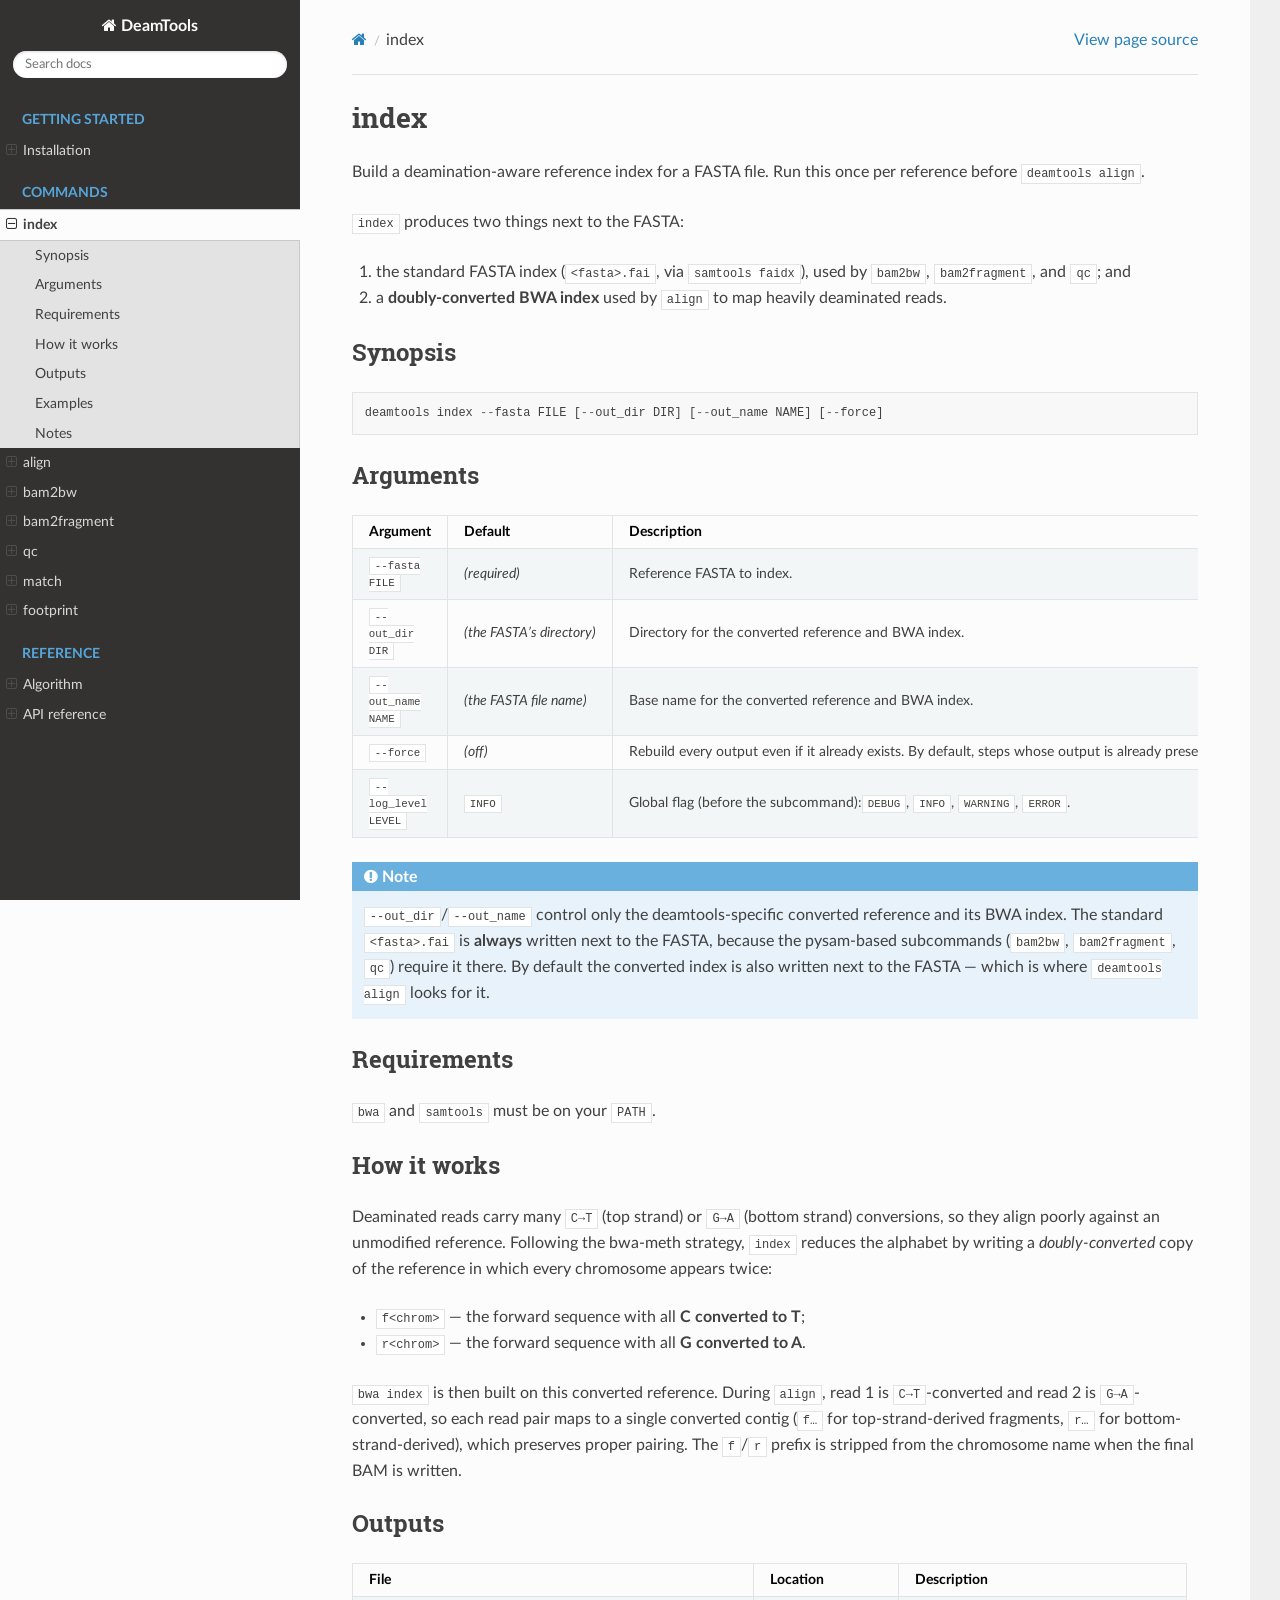
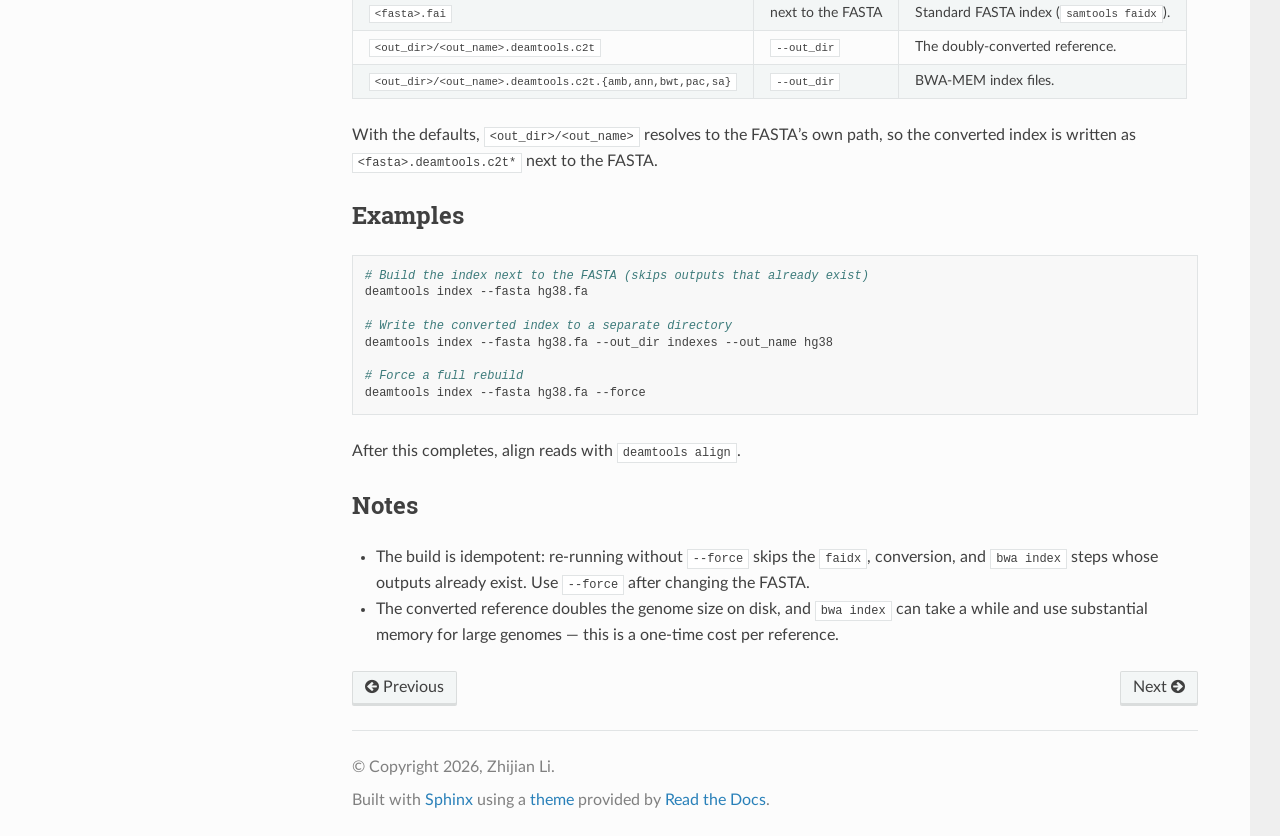
==== usage/index.html @ 5dd90e09 "deploy: 4ec91da777703adcd68de361d9c058e3d873ac06" ====
<!DOCTYPE html>
<html class="writer-html5" lang="en" data-content_root="../">
<head>
  <meta charset="utf-8" /><meta name="viewport" content="width=device-width, initial-scale=1" />

  <meta name="viewport" content="width=device-width, initial-scale=1.0" />
  <title>index &mdash; DeamTools</title>
      <link rel="stylesheet" type="text/css" href="../_static/pygments.css?v=b86133f3" />
      <link rel="stylesheet" type="text/css" href="../_static/css/theme.css?v=9edc463e" />
      <link rel="stylesheet" type="text/css" href="../_static/custom.css?v=a7ae4c86" />

  
      <script src="../_static/jquery.js?v=5d32c60e"></script>
      <script src="../_static/_sphinx_javascript_frameworks_compat.js?v=2cd50e6c"></script>
      <script src="../_static/documentation_options.js?v=01f34227"></script>
      <script src="../_static/doctools.js?v=fd6eb6e6"></script>
      <script src="../_static/sphinx_highlight.js?v=6ffebe34"></script>
    <script src="../_static/js/theme.js"></script>
    <link rel="index" title="Index" href="../genindex.html" />
    <link rel="search" title="Search" href="../search.html" />
    <link rel="next" title="align" href="align.html" />
    <link rel="prev" title="Installation" href="../installation.html" /> 
</head>

<body class="wy-body-for-nav"> 
  <div class="wy-grid-for-nav">
    <nav data-toggle="wy-nav-shift" class="wy-nav-side">
      <div class="wy-side-scroll">
        <div class="wy-side-nav-search" >

          
          
          <a href="../index.html" class="icon icon-home">
            DeamTools
          </a>
<div role="search">
  <form id="rtd-search-form" class="wy-form" action="../search.html" method="get">
    <input type="text" name="q" placeholder="Search docs" aria-label="Search docs" />
    <input type="hidden" name="check_keywords" value="yes" />
    <input type="hidden" name="area" value="default" />
  </form>
</div>
        </div><div class="wy-menu wy-menu-vertical" data-spy="affix" role="navigation" aria-label="Navigation menu">
              <p class="caption" role="heading"><span class="caption-text">Getting started</span></p>
<ul>
<li class="toctree-l1"><a class="reference internal" href="../installation.html">Installation</a><ul>
<li class="toctree-l2"><a class="reference internal" href="../installation.html#requirements">Requirements</a></li>
<li class="toctree-l2"><a class="reference internal" href="../installation.html#install-deamtools">Install DeamTools</a></li>
<li class="toctree-l2"><a class="reference internal" href="../installation.html#python-dependencies">Python dependencies</a></li>
<li class="toctree-l2"><a class="reference internal" href="../installation.html#verify-installation">Verify installation</a></li>
<li class="toctree-l2"><a class="reference internal" href="../installation.html#running-tests">Running tests</a></li>
</ul>
</li>
</ul>
<p class="caption" role="heading"><span class="caption-text">Commands</span></p>
<ul class="current">
<li class="toctree-l1 current"><a class="current reference internal" href="#">index</a><ul>
<li class="toctree-l2"><a class="reference internal" href="#synopsis">Synopsis</a></li>
<li class="toctree-l2"><a class="reference internal" href="#arguments">Arguments</a></li>
<li class="toctree-l2"><a class="reference internal" href="#requirements">Requirements</a></li>
<li class="toctree-l2"><a class="reference internal" href="#how-it-works">How it works</a></li>
<li class="toctree-l2"><a class="reference internal" href="#outputs">Outputs</a></li>
<li class="toctree-l2"><a class="reference internal" href="#examples">Examples</a></li>
<li class="toctree-l2"><a class="reference internal" href="#notes">Notes</a></li>
</ul>
</li>
<li class="toctree-l1"><a class="reference internal" href="align.html">align</a><ul>
<li class="toctree-l2"><a class="reference internal" href="align.html#synopsis">Synopsis</a></li>
<li class="toctree-l2"><a class="reference internal" href="align.html#required-inputs">Required inputs</a></li>
<li class="toctree-l2"><a class="reference internal" href="align.html#optional-arguments">Optional arguments</a></li>
<li class="toctree-l2"><a class="reference internal" href="align.html#requirements">Requirements</a></li>
<li class="toctree-l2"><a class="reference internal" href="align.html#how-it-works">How it works</a></li>
<li class="toctree-l2"><a class="reference internal" href="align.html#examples">Examples</a></li>
<li class="toctree-l2"><a class="reference internal" href="align.html#notes">Notes</a></li>
</ul>
</li>
<li class="toctree-l1"><a class="reference internal" href="bam2bw.html">bam2bw</a><ul>
<li class="toctree-l2"><a class="reference internal" href="bam2bw.html#synopsis">Synopsis</a></li>
<li class="toctree-l2"><a class="reference internal" href="bam2bw.html#required-inputs">Required inputs</a></li>
<li class="toctree-l2"><a class="reference internal" href="bam2bw.html#optional-arguments">Optional arguments</a></li>
<li class="toctree-l2"><a class="reference internal" href="bam2bw.html#input-file-preparation">Input file preparation</a></li>
<li class="toctree-l2"><a class="reference internal" href="bam2bw.html#examples">Examples</a></li>
<li class="toctree-l2"><a class="reference internal" href="bam2bw.html#output">Output</a></li>
<li class="toctree-l2"><a class="reference internal" href="bam2bw.html#choosing-parameters">Choosing parameters</a></li>
</ul>
</li>
<li class="toctree-l1"><a class="reference internal" href="bam2fragment.html">bam2fragment</a><ul>
<li class="toctree-l2"><a class="reference internal" href="bam2fragment.html#synopsis">Synopsis</a></li>
<li class="toctree-l2"><a class="reference internal" href="bam2fragment.html#required-inputs">Required inputs</a></li>
<li class="toctree-l2"><a class="reference internal" href="bam2fragment.html#optional-arguments">Optional arguments</a></li>
<li class="toctree-l2"><a class="reference internal" href="bam2fragment.html#output-format">Output format</a></li>
<li class="toctree-l2"><a class="reference internal" href="bam2fragment.html#examples">Examples</a></li>
<li class="toctree-l2"><a class="reference internal" href="bam2fragment.html#notes">Notes</a></li>
</ul>
</li>
<li class="toctree-l1"><a class="reference internal" href="qc.html">qc</a><ul>
<li class="toctree-l2"><a class="reference internal" href="qc.html#synopsis">Synopsis</a></li>
<li class="toctree-l2"><a class="reference internal" href="qc.html#required-inputs">Required inputs</a></li>
<li class="toctree-l2"><a class="reference internal" href="qc.html#optional-arguments">Optional arguments</a></li>
<li class="toctree-l2"><a class="reference internal" href="qc.html#input-file-preparation">Input file preparation</a></li>
<li class="toctree-l2"><a class="reference internal" href="qc.html#examples">Examples</a></li>
<li class="toctree-l2"><a class="reference internal" href="qc.html#metrics">Metrics</a></li>
<li class="toctree-l2"><a class="reference internal" href="qc.html#output">Output</a></li>
<li class="toctree-l2"><a class="reference internal" href="qc.html#choosing-parameters">Choosing parameters</a></li>
</ul>
</li>
<li class="toctree-l1"><a class="reference internal" href="match.html">match</a><ul>
<li class="toctree-l2"><a class="reference internal" href="match.html#synopsis">Synopsis</a></li>
<li class="toctree-l2"><a class="reference internal" href="match.html#required-inputs">Required inputs</a></li>
<li class="toctree-l2"><a class="reference internal" href="match.html#optional-arguments">Optional arguments</a></li>
<li class="toctree-l2"><a class="reference internal" href="match.html#requirements">Requirements</a></li>
<li class="toctree-l2"><a class="reference internal" href="match.html#how-it-works">How it works</a></li>
<li class="toctree-l2"><a class="reference internal" href="match.html#output">Output</a></li>
<li class="toctree-l2"><a class="reference internal" href="match.html#examples">Examples</a></li>
<li class="toctree-l2"><a class="reference internal" href="match.html#notes">Notes</a></li>
</ul>
</li>
<li class="toctree-l1"><a class="reference internal" href="footprint.html">footprint</a><ul>
<li class="toctree-l2"><a class="reference internal" href="footprint.html#synopsis">Synopsis</a></li>
<li class="toctree-l2"><a class="reference internal" href="footprint.html#required-inputs">Required inputs</a></li>
<li class="toctree-l2"><a class="reference internal" href="footprint.html#optional-arguments">Optional arguments</a></li>
<li class="toctree-l2"><a class="reference internal" href="footprint.html#how-it-works">How it works</a></li>
<li class="toctree-l2"><a class="reference internal" href="footprint.html#output">Output</a></li>
<li class="toctree-l2"><a class="reference internal" href="footprint.html#examples">Examples</a></li>
<li class="toctree-l2"><a class="reference internal" href="footprint.html#notes">Notes</a></li>
</ul>
</li>
</ul>
<p class="caption" role="heading"><span class="caption-text">Reference</span></p>
<ul>
<li class="toctree-l1"><a class="reference internal" href="../algorithm.html">Algorithm</a><ul>
<li class="toctree-l2"><a class="reference internal" href="../algorithm.html#biological-basis">Biological basis</a></li>
<li class="toctree-l2"><a class="reference internal" href="../algorithm.html#strand-convention">Strand convention</a></li>
<li class="toctree-l2"><a class="reference internal" href="../algorithm.html#deamination-aware-alignment-index-align">Deamination-aware alignment (<code class="docutils literal notranslate"><span class="pre">index</span></code> + <code class="docutils literal notranslate"><span class="pre">align</span></code>)</a></li>
<li class="toctree-l2"><a class="reference internal" href="../algorithm.html#edit-detection-conventions">Edit detection conventions</a></li>
<li class="toctree-l2"><a class="reference internal" href="../algorithm.html#signal-generation-bam2bw">Signal generation (<code class="docutils literal notranslate"><span class="pre">bam2bw</span></code>)</a></li>
<li class="toctree-l2"><a class="reference internal" href="../algorithm.html#enzyme-sequence-bias">Enzyme sequence bias</a></li>
<li class="toctree-l2"><a class="reference internal" href="../algorithm.html#parallelism-and-output">Parallelism and output</a></li>
<li class="toctree-l2"><a class="reference internal" href="../algorithm.html#complexity">Complexity</a></li>
</ul>
</li>
<li class="toctree-l1"><a class="reference internal" href="../api.html">API reference</a><ul>
<li class="toctree-l2"><a class="reference internal" href="../api.html#deamtools-align-index"><code class="docutils literal notranslate"><span class="pre">deamtools.align.index</span></code></a></li>
<li class="toctree-l2"><a class="reference internal" href="../api.html#deamtools-align-align"><code class="docutils literal notranslate"><span class="pre">deamtools.align.align</span></code></a></li>
<li class="toctree-l2"><a class="reference internal" href="../api.html#deamtools-preprocessing-bam2bw"><code class="docutils literal notranslate"><span class="pre">deamtools.preprocessing.bam2bw</span></code></a></li>
<li class="toctree-l2"><a class="reference internal" href="../api.html#deamtools-preprocessing-bam2fragment"><code class="docutils literal notranslate"><span class="pre">deamtools.preprocessing.bam2fragment</span></code></a></li>
<li class="toctree-l2"><a class="reference internal" href="../api.html#deamtools-qc"><code class="docutils literal notranslate"><span class="pre">deamtools.qc</span></code></a></li>
<li class="toctree-l2"><a class="reference internal" href="../api.html#deamtools-motif-match"><code class="docutils literal notranslate"><span class="pre">deamtools.motif.match</span></code></a></li>
<li class="toctree-l2"><a class="reference internal" href="../api.html#deamtools-footprint"><code class="docutils literal notranslate"><span class="pre">deamtools.footprint</span></code></a></li>
<li class="toctree-l2"><a class="reference internal" href="../api.html#deamtools-utils"><code class="docutils literal notranslate"><span class="pre">deamtools.utils</span></code></a></li>
</ul>
</li>
</ul>

        </div>
      </div>
    </nav>

    <section data-toggle="wy-nav-shift" class="wy-nav-content-wrap"><nav class="wy-nav-top" aria-label="Mobile navigation menu" >
          <i data-toggle="wy-nav-top" class="fa fa-bars"></i>
          <a href="../index.html">DeamTools</a>
      </nav>

      <div class="wy-nav-content">
        <div class="rst-content">
          <div role="navigation" aria-label="Page navigation">
  <ul class="wy-breadcrumbs">
      <li><a href="../index.html" class="icon icon-home" aria-label="Home"></a></li>
      <li class="breadcrumb-item active">index</li>
      <li class="wy-breadcrumbs-aside">
            <a href="../_sources/usage/index.md.txt" rel="nofollow"> View page source</a>
      </li>
  </ul>
  <hr/>
</div>
          <div role="main" class="document" itemscope="itemscope" itemtype="http://schema.org/Article">
           <div itemprop="articleBody">
             
  <section id="index">
<h1>index<a class="headerlink" href="#index" title="Link to this heading"></a></h1>
<p>Build a deamination-aware reference index for a FASTA file. Run this once per reference before <code class="docutils literal notranslate"><span class="pre">deamtools</span> <span class="pre">align</span></code>.</p>
<p><code class="docutils literal notranslate"><span class="pre">index</span></code> produces two things next to the FASTA:</p>
<ol class="arabic simple">
<li><p>the standard FASTA index (<code class="docutils literal notranslate"><span class="pre">&lt;fasta&gt;.fai</span></code>, via <code class="docutils literal notranslate"><span class="pre">samtools</span> <span class="pre">faidx</span></code>), used by <code class="docutils literal notranslate"><span class="pre">bam2bw</span></code>, <code class="docutils literal notranslate"><span class="pre">bam2fragment</span></code>, and <code class="docutils literal notranslate"><span class="pre">qc</span></code>; and</p></li>
<li><p>a <strong>doubly-converted BWA index</strong> used by <code class="docutils literal notranslate"><span class="pre">align</span></code> to map heavily deaminated reads.</p></li>
</ol>
<section id="synopsis">
<h2>Synopsis<a class="headerlink" href="#synopsis" title="Link to this heading"></a></h2>
<div class="highlight-default notranslate"><div class="highlight"><pre><span></span><span class="n">deamtools</span> <span class="n">index</span> <span class="o">--</span><span class="n">fasta</span> <span class="n">FILE</span> <span class="p">[</span><span class="o">--</span><span class="n">out_dir</span> <span class="n">DIR</span><span class="p">]</span> <span class="p">[</span><span class="o">--</span><span class="n">out_name</span> <span class="n">NAME</span><span class="p">]</span> <span class="p">[</span><span class="o">--</span><span class="n">force</span><span class="p">]</span>
</pre></div>
</div>
</section>
<section id="arguments">
<h2>Arguments<a class="headerlink" href="#arguments" title="Link to this heading"></a></h2>
<table class="docutils align-default">
<thead>
<tr class="row-odd"><th class="head"><p>Argument</p></th>
<th class="head"><p>Default</p></th>
<th class="head"><p>Description</p></th>
</tr>
</thead>
<tbody>
<tr class="row-even"><td><p><code class="docutils literal notranslate"><span class="pre">--fasta</span> <span class="pre">FILE</span></code></p></td>
<td><p><em>(required)</em></p></td>
<td><p>Reference FASTA to index.</p></td>
</tr>
<tr class="row-odd"><td><p><code class="docutils literal notranslate"><span class="pre">--out_dir</span> <span class="pre">DIR</span></code></p></td>
<td><p><em>(the FASTA’s directory)</em></p></td>
<td><p>Directory for the converted reference and BWA index.</p></td>
</tr>
<tr class="row-even"><td><p><code class="docutils literal notranslate"><span class="pre">--out_name</span> <span class="pre">NAME</span></code></p></td>
<td><p><em>(the FASTA file name)</em></p></td>
<td><p>Base name for the converted reference and BWA index.</p></td>
</tr>
<tr class="row-odd"><td><p><code class="docutils literal notranslate"><span class="pre">--force</span></code></p></td>
<td><p><em>(off)</em></p></td>
<td><p>Rebuild every output even if it already exists. By default, steps whose output is already present are skipped.</p></td>
</tr>
<tr class="row-even"><td><p><code class="docutils literal notranslate"><span class="pre">--log_level</span> <span class="pre">LEVEL</span></code></p></td>
<td><p><code class="docutils literal notranslate"><span class="pre">INFO</span></code></p></td>
<td><p>Global flag (before the subcommand):<code class="docutils literal notranslate"><span class="pre">DEBUG</span></code>, <code class="docutils literal notranslate"><span class="pre">INFO</span></code>, <code class="docutils literal notranslate"><span class="pre">WARNING</span></code>, <code class="docutils literal notranslate"><span class="pre">ERROR</span></code>.</p></td>
</tr>
</tbody>
</table>
<div class="admonition note">
<p class="admonition-title">Note</p>
<p><code class="docutils literal notranslate"><span class="pre">--out_dir</span></code>/<code class="docutils literal notranslate"><span class="pre">--out_name</span></code> control only the deamtools-specific converted reference and its BWA index. The standard <code class="docutils literal notranslate"><span class="pre">&lt;fasta&gt;.fai</span></code> is <strong>always</strong> written next to the FASTA, because the pysam-based subcommands (<code class="docutils literal notranslate"><span class="pre">bam2bw</span></code>, <code class="docutils literal notranslate"><span class="pre">bam2fragment</span></code>, <code class="docutils literal notranslate"><span class="pre">qc</span></code>) require it there. By default the converted index is also written next to the FASTA — which is where <code class="docutils literal notranslate"><span class="pre">deamtools</span> <span class="pre">align</span></code> looks for it.</p>
</div>
</section>
<section id="requirements">
<h2>Requirements<a class="headerlink" href="#requirements" title="Link to this heading"></a></h2>
<p><code class="docutils literal notranslate"><span class="pre">bwa</span></code> and <code class="docutils literal notranslate"><span class="pre">samtools</span></code> must be on your <code class="docutils literal notranslate"><span class="pre">PATH</span></code>.</p>
</section>
<section id="how-it-works">
<h2>How it works<a class="headerlink" href="#how-it-works" title="Link to this heading"></a></h2>
<p>Deaminated reads carry many <code class="docutils literal notranslate"><span class="pre">C→T</span></code> (top strand) or <code class="docutils literal notranslate"><span class="pre">G→A</span></code> (bottom strand) conversions, so they align poorly against an unmodified reference. Following the bwa-meth strategy, <code class="docutils literal notranslate"><span class="pre">index</span></code> reduces the alphabet by writing a <em>doubly-converted</em> copy of the reference in which every chromosome appears twice:</p>
<ul class="simple">
<li><p><code class="docutils literal notranslate"><span class="pre">f&lt;chrom&gt;</span></code> — the forward sequence with all <strong>C converted to T</strong>;</p></li>
<li><p><code class="docutils literal notranslate"><span class="pre">r&lt;chrom&gt;</span></code> — the forward sequence with all <strong>G converted to A</strong>.</p></li>
</ul>
<p><code class="docutils literal notranslate"><span class="pre">bwa</span> <span class="pre">index</span></code> is then built on this converted reference. During <code class="docutils literal notranslate"><span class="pre">align</span></code>, read 1 is <code class="docutils literal notranslate"><span class="pre">C→T</span></code>-converted and read 2 is <code class="docutils literal notranslate"><span class="pre">G→A</span></code>-converted, so each read pair maps to a single converted contig (<code class="docutils literal notranslate"><span class="pre">f…</span></code> for top-strand-derived fragments, <code class="docutils literal notranslate"><span class="pre">r…</span></code> for bottom-strand-derived), which preserves proper pairing. The <code class="docutils literal notranslate"><span class="pre">f</span></code>/<code class="docutils literal notranslate"><span class="pre">r</span></code> prefix is stripped from the chromosome name when the final BAM is written.</p>
</section>
<section id="outputs">
<h2>Outputs<a class="headerlink" href="#outputs" title="Link to this heading"></a></h2>
<table class="docutils align-default">
<thead>
<tr class="row-odd"><th class="head"><p>File</p></th>
<th class="head"><p>Location</p></th>
<th class="head"><p>Description</p></th>
</tr>
</thead>
<tbody>
<tr class="row-even"><td><p><code class="docutils literal notranslate"><span class="pre">&lt;fasta&gt;.fai</span></code></p></td>
<td><p>next to the FASTA</p></td>
<td><p>Standard FASTA index (<code class="docutils literal notranslate"><span class="pre">samtools</span> <span class="pre">faidx</span></code>).</p></td>
</tr>
<tr class="row-odd"><td><p><code class="docutils literal notranslate"><span class="pre">&lt;out_dir&gt;/&lt;out_name&gt;.deamtools.c2t</span></code></p></td>
<td><p><code class="docutils literal notranslate"><span class="pre">--out_dir</span></code></p></td>
<td><p>The doubly-converted reference.</p></td>
</tr>
<tr class="row-even"><td><p><code class="docutils literal notranslate"><span class="pre">&lt;out_dir&gt;/&lt;out_name&gt;.deamtools.c2t.{amb,ann,bwt,pac,sa}</span></code></p></td>
<td><p><code class="docutils literal notranslate"><span class="pre">--out_dir</span></code></p></td>
<td><p>BWA-MEM index files.</p></td>
</tr>
</tbody>
</table>
<p>With the defaults, <code class="docutils literal notranslate"><span class="pre">&lt;out_dir&gt;/&lt;out_name&gt;</span></code> resolves to the FASTA’s own path, so the converted index is written as <code class="docutils literal notranslate"><span class="pre">&lt;fasta&gt;.deamtools.c2t*</span></code> next to the FASTA.</p>
</section>
<section id="examples">
<h2>Examples<a class="headerlink" href="#examples" title="Link to this heading"></a></h2>
<div class="highlight-bash notranslate"><div class="highlight"><pre><span></span><span class="c1"># Build the index next to the FASTA (skips outputs that already exist)</span>
deamtools<span class="w"> </span>index<span class="w"> </span>--fasta<span class="w"> </span>hg38.fa

<span class="c1"># Write the converted index to a separate directory</span>
deamtools<span class="w"> </span>index<span class="w"> </span>--fasta<span class="w"> </span>hg38.fa<span class="w"> </span>--out_dir<span class="w"> </span>indexes<span class="w"> </span>--out_name<span class="w"> </span>hg38

<span class="c1"># Force a full rebuild</span>
deamtools<span class="w"> </span>index<span class="w"> </span>--fasta<span class="w"> </span>hg38.fa<span class="w"> </span>--force
</pre></div>
</div>
<p>After this completes, align reads with <a class="reference internal" href="align.html"><span class="std std-doc"><code class="docutils literal notranslate"><span class="pre">deamtools</span> <span class="pre">align</span></code></span></a>.</p>
</section>
<section id="notes">
<h2>Notes<a class="headerlink" href="#notes" title="Link to this heading"></a></h2>
<ul class="simple">
<li><p>The build is idempotent: re-running without <code class="docutils literal notranslate"><span class="pre">--force</span></code> skips the <code class="docutils literal notranslate"><span class="pre">faidx</span></code>, conversion, and <code class="docutils literal notranslate"><span class="pre">bwa</span> <span class="pre">index</span></code> steps whose outputs already exist. Use <code class="docutils literal notranslate"><span class="pre">--force</span></code> after changing the FASTA.</p></li>
<li><p>The converted reference doubles the genome size on disk, and <code class="docutils literal notranslate"><span class="pre">bwa</span> <span class="pre">index</span></code> can take a while and use substantial memory for large genomes — this is a one-time cost per reference.</p></li>
</ul>
</section>
</section>


           </div>
          </div>
          <footer><div class="rst-footer-buttons" role="navigation" aria-label="Footer">
        <a href="../installation.html" class="btn btn-neutral float-left" title="Installation" accesskey="p" rel="prev"><span class="fa fa-arrow-circle-left" aria-hidden="true"></span> Previous</a>
        <a href="align.html" class="btn btn-neutral float-right" title="align" accesskey="n" rel="next">Next <span class="fa fa-arrow-circle-right" aria-hidden="true"></span></a>
    </div>

  <hr/>

  <div role="contentinfo">
    <p>&#169; Copyright 2026, Zhijian Li.</p>
  </div>

  Built with <a href="https://www.sphinx-doc.org/">Sphinx</a> using a
    <a href="https://github.com/readthedocs/sphinx_rtd_theme">theme</a>
    provided by <a href="https://readthedocs.org">Read the Docs</a>.
   

</footer>
        </div>
      </div>
    </section>
  </div>
  <script>
      jQuery(function () {
          SphinxRtdTheme.Navigation.enable(true);
      });
  </script> 

</body>
</html>
---- _static/pygments.css ----
pre { line-height: 125%; }
td.linenos .normal { color: inherit; background-color: transparent; padding-left: 5px; padding-right: 5px; }
span.linenos { color: inherit; background-color: transparent; padding-left: 5px; padding-right: 5px; }
td.linenos .special { color: #000000; background-color: #ffffc0; padding-left: 5px; padding-right: 5px; }
span.linenos.special { color: #000000; background-color: #ffffc0; padding-left: 5px; padding-right: 5px; }
.highlight .hll { background-color: #ffffcc }
.highlight { background: #f8f8f8; }
.highlight .c { color: #3D7B7B; font-style: italic } /* Comment */
.highlight .err { border: 1px solid #F00 } /* Error */
.highlight .k { color: #008000; font-weight: bold } /* Keyword */
.highlight .o { color: #666 } /* Operator */
.highlight .ch { color: #3D7B7B; font-style: italic } /* Comment.Hashbang */
.highlight .cm { color: #3D7B7B; font-style: italic } /* Comment.Multiline */
.highlight .cp { color: #9C6500 } /* Comment.Preproc */
.highlight .cpf { color: #3D7B7B; font-style: italic } /* Comment.PreprocFile */
.highlight .c1 { color: #3D7B7B; font-style: italic } /* Comment.Single */
.highlight .cs { color: #3D7B7B; font-style: italic } /* Comment.Special */
.highlight .gd { color: #A00000 } /* Generic.Deleted */
.highlight .ge { font-style: italic } /* Generic.Emph */
.highlight .ges { font-weight: bold; font-style: italic } /* Generic.EmphStrong */
.highlight .gr { color: #E40000 } /* Generic.Error */
.highlight .gh { color: #000080; font-weight: bold } /* Generic.Heading */
.highlight .gi { color: #008400 } /* Generic.Inserted */
.highlight .go { color: #717171 } /* Generic.Output */
.highlight .gp { color: #000080; font-weight: bold } /* Generic.Prompt */
.highlight .gs { font-weight: bold } /* Generic.Strong */
.highlight .gu { color: #800080; font-weight: bold } /* Generic.Subheading */
.highlight .gt { color: #04D } /* Generic.Traceback */
.highlight .kc { color: #008000; font-weight: bold } /* Keyword.Constant */
.highlight .kd { color: #008000; font-weight: bold } /* Keyword.Declaration */
.highlight .kn { color: #008000; font-weight: bold } /* Keyword.Namespace */
.highlight .kp { color: #008000 } /* Keyword.Pseudo */
.highlight .kr { color: #008000; font-weight: bold } /* Keyword.Reserved */
.highlight .kt { color: #B00040 } /* Keyword.Type */
.highlight .m { color: #666 } /* Literal.Number */
.highlight .s { color: #BA2121 } /* Literal.String */
.highlight .na { color: #687822 } /* Name.Attribute */
.highlight .nb { color: #008000 } /* Name.Builtin */
.highlight .nc { color: #00F; font-weight: bold } /* Name.Class */
.highlight .no { color: #800 } /* Name.Constant */
.highlight .nd { color: #A2F } /* Name.Decorator */
.highlight .ni { color: #717171; font-weight: bold } /* Name.Entity */
.highlight .ne { color: #CB3F38; font-weight: bold } /* Name.Exception */
.highlight .nf { color: #00F } /* Name.Function */
.highlight .nl { color: #767600 } /* Name.Label */
.highlight .nn { color: #00F; font-weight: bold } /* Name.Namespace */
.highlight .nt { color: #008000; font-weight: bold } /* Name.Tag */
.highlight .nv { color: #19177C } /* Name.Variable */
.highlight .ow { color: #A2F; font-weight: bold } /* Operator.Word */
.highlight .w { color: #BBB } /* Text.Whitespace */
.highlight .mb { color: #666 } /* Literal.Number.Bin */
.highlight .mf { color: #666 } /* Literal.Number.Float */
.highlight .mh { color: #666 } /* Literal.Number.Hex */
.highlight .mi { color: #666 } /* Literal.Number.Integer */
.highlight .mo { color: #666 } /* Literal.Number.Oct */
.highlight .sa { color: #BA2121 } /* Literal.String.Affix */
.highlight .sb { color: #BA2121 } /* Literal.String.Backtick */
.highlight .sc { color: #BA2121 } /* Literal.String.Char */
.highlight .dl { color: #BA2121 } /* Literal.String.Delimiter */
.highlight .sd { color: #BA2121; font-style: italic } /* Literal.String.Doc */
.highlight .s2 { color: #BA2121 } /* Literal.String.Double */
.highlight .se { color: #AA5D1F; font-weight: bold } /* Literal.String.Escape */
.highlight .sh { color: #BA2121 } /* Literal.String.Heredoc */
.highlight .si { color: #A45A77; font-weight: bold } /* Literal.String.Interpol */
.highlight .sx { color: #008000 } /* Literal.String.Other */
.highlight .sr { color: #A45A77 } /* Literal.String.Regex */
.highlight .s1 { color: #BA2121 } /* Literal.String.Single */
.highlight .ss { color: #19177C } /* Literal.String.Symbol */
.highlight .bp { color: #008000 } /* Name.Builtin.Pseudo */
.highlight .fm { color: #00F } /* Name.Function.Magic */
.highlight .vc { color: #19177C } /* Name.Variable.Class */
.highlight .vg { color: #19177C } /* Name.Variable.Global */
.highlight .vi { color: #19177C } /* Name.Variable.Instance */
.highlight .vm { color: #19177C } /* Name.Variable.Magic */
.highlight .il { color: #666 } /* Literal.Number.Integer.Long */
---- _static/css/theme.css ----
html{box-sizing:border-box}*,:after,:before{box-sizing:inherit}article,aside,details,figcaption,figure,footer,header,hgroup,nav,section{display:block}audio,canvas,video{display:inline-block;*display:inline;*zoom:1}[hidden],audio:not([controls]){display:none}*{-webkit-box-sizing:border-box;-moz-box-sizing:border-box;box-sizing:border-box}html{font-size:100%;-webkit-text-size-adjust:100%;-ms-text-size-adjust:100%}body{margin:0}a:active,a:hover{outline:0}abbr[title]{border-bottom:1px dotted}b,strong{font-weight:700}blockquote{margin:0}dfn{font-style:italic}ins{background:#ff9;text-decoration:none}ins,mark{color:#000}mark{background:#ff0;font-style:italic;font-weight:700}.rst-content code,.rst-content tt,code,kbd,pre,samp{font-family:monospace,serif;_font-family:courier new,monospace;font-size:1em}pre{white-space:pre}q{quotes:none}q:after,q:before{content:"";content:none}small{font-size:85%}sub,sup{font-size:75%;line-height:0;position:relative;vertical-align:baseline}sup{top:-.5em}sub{bottom:-.25em}dl,ol,ul{margin:0;padding:0;list-style:none;list-style-image:none}li{list-style:none}dd{margin:0}img{border:0;-ms-interpolation-mode:bicubic;vertical-align:middle;max-width:100%}svg:not(:root){overflow:hidden}figure,form{margin:0}label{cursor:pointer}button,input,select,textarea{font-size:100%;margin:0;vertical-align:baseline;*vertical-align:middle}button,input{line-height:normal}button,input[type=button],input[type=reset],input[type=submit]{cursor:pointer;-webkit-appearance:button;*overflow:visible}button[disabled],input[disabled]{cursor:default}input[type=search]{-webkit-appearance:textfield;-moz-box-sizing:content-box;-webkit-box-sizing:content-box;box-sizing:content-box}textarea{resize:vertical}table{border-collapse:collapse;border-spacing:0}td{vertical-align:top}.chromeframe{margin:.2em 0;background:#ccc;color:#000;padding:.2em 0}.ir{display:block;border:0;text-indent:-999em;overflow:hidden;background-color:transparent;background-repeat:no-repeat;text-align:left;direction:ltr;*line-height:0}.ir br{display:none}.hidden{display:none!important;visibility:hidden}.visuallyhidden{border:0;clip:rect(0 0 0 0);height:1px;margin:-1px;overflow:hidden;padding:0;position:absolute;width:1px}.visuallyhidden.focusable:active,.visuallyhidden.focusable:focus{clip:auto;height:auto;margin:0;overflow:visible;position:static;width:auto}.invisible{visibility:hidden}.relative{position:relative}big,small{font-size:100%}@media print{body,html,section{background:none!important}*{box-shadow:none!important;text-shadow:none!important;filter:none!important;-ms-filter:none!important}a,a:visited{text-decoration:underline}.ir a:after,a[href^="#"]:after,a[href^="javascript:"]:after{content:""}blockquote,pre{page-break-inside:avoid}thead{display:table-header-group}img,tr{page-break-inside:avoid}img{max-width:100%!important}@page{margin:.5cm}.rst-content .toctree-wrapper>p.caption,h2,h3,p{orphans:3;widows:3}.rst-content .toctree-wrapper>p.caption,h2,h3{page-break-after:avoid}}.btn,.fa:before,.icon:before,.rst-content .admonition,.rst-content .admonition-title:before,.rst-content .admonition-todo,.rst-content .attention,.rst-content .caution,.rst-content .code-block-caption .headerlink:before,.rst-content .danger,.rst-content .eqno .headerlink:before,.rst-content .error,.rst-content .hint,.rst-content .important,.rst-content .note,.rst-content .seealso,.rst-content .tip,.rst-content .warning,.rst-content code.download span:first-child:before,.rst-content dl dt .headerlink:before,.rst-content h1 .headerlink:before,.rst-content h2 .headerlink:before,.rst-content h3 .headerlink:before,.rst-content h4 .headerlink:before,.rst-content h5 .headerlink:before,.rst-content h6 .headerlink:before,.rst-content p.caption .headerlink:before,.rst-content p .headerlink:before,.rst-content table>caption .headerlink:before,.rst-content tt.download span:first-child:before,.wy-alert,.wy-dropdown .caret:before,.wy-inline-validate.wy-inline-validate-danger .wy-input-context:before,.wy-inline-validate.wy-inline-validate-info .wy-input-context:before,.wy-inline-validate.wy-inline-validate-success .wy-input-context:before,.wy-inline-validate.wy-inline-validate-warning .wy-input-context:before,.wy-menu-vertical li.current>a button.toctree-expand:before,.wy-menu-vertical li.on a button.toctree-expand:before,.wy-menu-vertical li button.toctree-expand:before,input[type=color],input[type=date],input[type=datetime-local],input[type=datetime],input[type=email],input[type=month],input[type=number],input[type=password],input[type=search],input[type=tel],input[type=text],input[type=time],input[type=url],input[type=week],select,textarea{-webkit-font-smoothing:antialiased}.clearfix{*zoom:1}.clearfix:after,.clearfix:before{display:table;content:""}.clearfix:after{clear:both}/*!
 *  Font Awesome 4.7.0 by @davegandy - http://fontawesome.io - @fontawesome
 *  License - http://fontawesome.io/license (Font: SIL OFL 1.1, CSS: MIT License)
 */@font-face{font-family:FontAwesome;src:url(fonts/fontawesome-webfont.eot?674f50d287a8c48dc19ba404d20fe713);src:url(fonts/fontawesome-webfont.eot?674f50d287a8c48dc19ba404d20fe713?#iefix&v=4.7.0) format("embedded-opentype"),url(fonts/fontawesome-webfont.woff2?af7ae505a9eed503f8b8e6982036873e) format("woff2"),url(fonts/fontawesome-webfont.woff?fee66e712a8a08eef5805a46892932ad) format("woff"),url(fonts/fontawesome-webfont.ttf?b06871f281fee6b241d60582ae9369b9) format("truetype"),url(fonts/fontawesome-webfont.svg?912ec66d7572ff821749319396470bde#fontawesomeregular) format("svg");font-weight:400;font-style:normal}.fa,.icon,.rst-content .admonition-title,.rst-content .code-block-caption .headerlink,.rst-content .eqno .headerlink,.rst-content code.download span:first-child,.rst-content dl dt .headerlink,.rst-content h1 .headerlink,.rst-content h2 .headerlink,.rst-content h3 .headerlink,.rst-content h4 .headerlink,.rst-content h5 .headerlink,.rst-content h6 .headerlink,.rst-content p.caption .headerlink,.rst-content p .headerlink,.rst-content table>caption .headerlink,.rst-content tt.download span:first-child,.wy-menu-vertical li.current>a button.toctree-expand,.wy-menu-vertical li.on a button.toctree-expand,.wy-menu-vertical li button.toctree-expand{display:inline-block;font:normal normal normal 14px/1 FontAwesome;font-size:inherit;text-rendering:auto;-webkit-font-smoothing:antialiased;-moz-osx-font-smoothing:grayscale}.fa-lg{font-size:1.33333em;line-height:.75em;vertical-align:-15%}.fa-2x{font-size:2em}.fa-3x{font-size:3em}.fa-4x{font-size:4em}.fa-5x{font-size:5em}.fa-fw{width:1.28571em;text-align:center}.fa-ul{padding-left:0;margin-left:2.14286em;list-style-type:none}.fa-ul>li{position:relative}.fa-li{position:absolute;left:-2.14286em;width:2.14286em;top:.14286em;text-align:center}.fa-li.fa-lg{left:-1.85714em}.fa-border{padding:.2em .25em .15em;border:.08em solid #eee;border-radius:.1em}.fa-pull-left{float:left}.fa-pull-right{float:right}.fa-pull-left.icon,.fa.fa-pull-left,.rst-content .code-block-caption .fa-pull-left.headerlink,.rst-content .eqno .fa-pull-left.headerlink,.rst-content .fa-pull-left.admonition-title,.rst-content code.download span.fa-pull-left:first-child,.rst-content dl dt .fa-pull-left.headerlink,.rst-content h1 .fa-pull-left.headerlink,.rst-content h2 .fa-pull-left.headerlink,.rst-content h3 .fa-pull-left.headerlink,.rst-content h4 .fa-pull-left.headerlink,.rst-content h5 .fa-pull-left.headerlink,.rst-content h6 .fa-pull-left.headerlink,.rst-content p .fa-pull-left.headerlink,.rst-content table>caption .fa-pull-left.headerlink,.rst-content tt.download span.fa-pull-left:first-child,.wy-menu-vertical li.current>a button.fa-pull-left.toctree-expand,.wy-menu-vertical li.on a button.fa-pull-left.toctree-expand,.wy-menu-vertical li button.fa-pull-left.toctree-expand{margin-right:.3em}.fa-pull-right.icon,.fa.fa-pull-right,.rst-content .code-block-caption .fa-pull-right.headerlink,.rst-content .eqno .fa-pull-right.headerlink,.rst-content .fa-pull-right.admonition-title,.rst-content code.download span.fa-pull-right:first-child,.rst-content dl dt .fa-pull-right.headerlink,.rst-content h1 .fa-pull-right.headerlink,.rst-content h2 .fa-pull-right.headerlink,.rst-content h3 .fa-pull-right.headerlink,.rst-content h4 .fa-pull-right.headerlink,.rst-content h5 .fa-pull-right.headerlink,.rst-content h6 .fa-pull-right.headerlink,.rst-content p .fa-pull-right.headerlink,.rst-content table>caption .fa-pull-right.headerlink,.rst-content tt.download span.fa-pull-right:first-child,.wy-menu-vertical li.current>a button.fa-pull-right.toctree-expand,.wy-menu-vertical li.on a button.fa-pull-right.toctree-expand,.wy-menu-vertical li button.fa-pull-right.toctree-expand{margin-left:.3em}.pull-right{float:right}.pull-left{float:left}.fa.pull-left,.pull-left.icon,.rst-content .code-block-caption .pull-left.headerlink,.rst-content .eqno .pull-left.headerlink,.rst-content .pull-left.admonition-title,.rst-content code.download span.pull-left:first-child,.rst-content dl dt .pull-left.headerlink,.rst-content h1 .pull-left.headerlink,.rst-content h2 .pull-left.headerlink,.rst-content h3 .pull-left.headerlink,.rst-content h4 .pull-left.headerlink,.rst-content h5 .pull-left.headerlink,.rst-content h6 .pull-left.headerlink,.rst-content p .pull-left.headerlink,.rst-content table>caption .pull-left.headerlink,.rst-content tt.download span.pull-left:first-child,.wy-menu-vertical li.current>a button.pull-left.toctree-expand,.wy-menu-vertical li.on a button.pull-left.toctree-expand,.wy-menu-vertical li button.pull-left.toctree-expand{margin-right:.3em}.fa.pull-right,.pull-right.icon,.rst-content .code-block-caption .pull-right.headerlink,.rst-content .eqno .pull-right.headerlink,.rst-content .pull-right.admonition-title,.rst-content code.download span.pull-right:first-child,.rst-content dl dt .pull-right.headerlink,.rst-content h1 .pull-right.headerlink,.rst-content h2 .pull-right.headerlink,.rst-content h3 .pull-right.headerlink,.rst-content h4 .pull-right.headerlink,.rst-content h5 .pull-right.headerlink,.rst-content h6 .pull-right.headerlink,.rst-content p .pull-right.headerlink,.rst-content table>caption .pull-right.headerlink,.rst-content tt.download span.pull-right:first-child,.wy-menu-vertical li.current>a button.pull-right.toctree-expand,.wy-menu-vertical li.on a button.pull-right.toctree-expand,.wy-menu-vertical li button.pull-right.toctree-expand{margin-left:.3em}.fa-spin{-webkit-animation:fa-spin 2s linear infinite;animation:fa-spin 2s linear infinite}.fa-pulse{-webkit-animation:fa-spin 1s steps(8) infinite;animation:fa-spin 1s steps(8) infinite}@-webkit-keyframes fa-spin{0%{-webkit-transform:rotate(0deg);transform:rotate(0deg)}to{-webkit-transform:rotate(359deg);transform:rotate(359deg)}}@keyframes fa-spin{0%{-webkit-transform:rotate(0deg);transform:rotate(0deg)}to{-webkit-transform:rotate(359deg);transform:rotate(359deg)}}.fa-rotate-90{-ms-filter:"progid:DXImageTransform.Microsoft.BasicImage(rotation=1)";-webkit-transform:rotate(90deg);-ms-transform:rotate(90deg);transform:rotate(90deg)}.fa-rotate-180{-ms-filter:"progid:DXImageTransform.Microsoft.BasicImage(rotation=2)";-webkit-transform:rotate(180deg);-ms-transform:rotate(180deg);transform:rotate(180deg)}.fa-rotate-270{-ms-filter:"progid:DXImageTransform.Microsoft.BasicImage(rotation=3)";-webkit-transform:rotate(270deg);-ms-transform:rotate(270deg);transform:rotate(270deg)}.fa-flip-horizontal{-ms-filter:"progid:DXImageTransform.Microsoft.BasicImage(rotation=0, mirror=1)";-webkit-transform:scaleX(-1);-ms-transform:scaleX(-1);transform:scaleX(-1)}.fa-flip-vertical{-ms-filter:"progid:DXImageTransform.Microsoft.BasicImage(rotation=2, mirror=1)";-webkit-transform:scaleY(-1);-ms-transform:scaleY(-1);transform:scaleY(-1)}:root .fa-flip-horizontal,:root .fa-flip-vertical,:root .fa-rotate-90,:root .fa-rotate-180,:root .fa-rotate-270{filter:none}.fa-stack{position:relative;display:inline-block;width:2em;height:2em;line-height:2em;vertical-align:middle}.fa-stack-1x,.fa-stack-2x{position:absolute;left:0;width:100%;text-align:center}.fa-stack-1x{line-height:inherit}.fa-stack-2x{font-size:2em}.fa-inverse{color:#fff}.fa-glass:before{content:""}.fa-music:before{content:""}.fa-search:before,.icon-search:before{content:""}.fa-envelope-o:before{content:""}.fa-heart:before{content:""}.fa-star:before{content:""}.fa-star-o:before{content:""}.fa-user:before{content:""}.fa-film:before{content:""}.fa-th-large:before{content:""}.fa-th:before{content:""}.fa-th-list:before{content:""}.fa-check:before{content:""}.fa-close:before,.fa-remove:before,.fa-times:before{content:""}.fa-search-plus:before{content:""}.fa-search-minus:before{content:""}.fa-power-off:before{content:""}.fa-signal:before{content:""}.fa-cog:before,.fa-gear:before{content:""}.fa-trash-o:before{content:""}.fa-home:before,.icon-home:before{content:""}.fa-file-o:before{content:""}.fa-clock-o:before{content:""}.fa-road:before{content:""}.fa-download:before,.rst-content code.download span:first-child:before,.rst-content tt.download span:first-child:before{content:""}.fa-arrow-circle-o-down:before{content:""}.fa-arrow-circle-o-up:before{content:""}.fa-inbox:before{content:""}.fa-play-circle-o:before{content:""}.fa-repeat:before,.fa-rotate-right:before{content:""}.fa-refresh:before{content:""}.fa-list-alt:before{content:""}.fa-lock:before{content:""}.fa-flag:before{content:""}.fa-headphones:before{content:""}.fa-volume-off:before{content:""}.fa-volume-down:before{content:""}.fa-volume-up:before{content:""}.fa-qrcode:before{content:""}.fa-barcode:before{content:""}.fa-tag:before{content:""}.fa-tags:before{content:""}.fa-book:before,.icon-book:before{content:""}.fa-bookmark:before{content:""}.fa-print:before{content:""}.fa-camera:before{content:""}.fa-font:before{content:""}.fa-bold:before{content:""}.fa-italic:before{content:""}.fa-text-height:before{content:""}.fa-text-width:before{content:""}.fa-align-left:before{content:""}.fa-align-center:before{content:""}.fa-align-right:before{content:""}.fa-align-justify:before{content:""}.fa-list:before{content:""}.fa-dedent:before,.fa-outdent:before{content:""}.fa-indent:before{content:""}.fa-video-camera:before{content:""}.fa-image:before,.fa-photo:before,.fa-picture-o:before{content:""}.fa-pencil:before{content:""}.fa-map-marker:before{content:""}.fa-adjust:before{content:""}.fa-tint:before{content:""}.fa-edit:before,.fa-pencil-square-o:before{content:""}.fa-share-square-o:before{content:""}.fa-check-square-o:before{content:""}.fa-arrows:before{content:""}.fa-step-backward:before{content:""}.fa-fast-backward:before{content:""}.fa-backward:before{content:""}.fa-play:before{content:""}.fa-pause:before{content:""}.fa-stop:before{content:""}.fa-forward:before{content:""}.fa-fast-forward:before{content:""}.fa-step-forward:before{content:""}.fa-eject:before{content:""}.fa-chevron-left:before{content:""}.fa-chevron-right:before{content:""}.fa-plus-circle:before{content:""}.fa-minus-circle:before{content:""}.fa-times-circle:before,.wy-inline-validate.wy-inline-validate-danger .wy-input-context:before{content:""}.fa-check-circle:before,.wy-inline-validate.wy-inline-validate-success .wy-input-context:before{content:""}.fa-question-circle:before{content:""}.fa-info-circle:before{content:""}.fa-crosshairs:before{content:""}.fa-times-circle-o:before{content:""}.fa-check-circle-o:before{content:""}.fa-ban:before{content:""}.fa-arrow-left:before{content:""}.fa-arrow-right:before{content:""}.fa-arrow-up:before{content:""}.fa-arrow-down:before{content:""}.fa-mail-forward:before,.fa-share:before{content:""}.fa-expand:before{content:""}.fa-compress:before{content:""}.fa-plus:before{content:""}.fa-minus:before{content:""}.fa-asterisk:before{content:""}.fa-exclamation-circle:before,.rst-content .admonition-title:before,.wy-inline-validate.wy-inline-validate-info .wy-input-context:before,.wy-inline-validate.wy-inline-validate-warning .wy-input-context:before{content:""}.fa-gift:before{content:""}.fa-leaf:before{content:""}.fa-fire:before,.icon-fire:before{content:""}.fa-eye:before{content:""}.fa-eye-slash:before{content:""}.fa-exclamation-triangle:before,.fa-warning:before{content:""}.fa-plane:before{content:""}.fa-calendar:before{content:""}.fa-random:before{content:""}.fa-comment:before{content:""}.fa-magnet:before{content:""}.fa-chevron-up:before{content:""}.fa-chevron-down:before{content:""}.fa-retweet:before{content:""}.fa-shopping-cart:before{content:""}.fa-folder:before{content:""}.fa-folder-open:before{content:""}.fa-arrows-v:before{content:""}.fa-arrows-h:before{content:""}.fa-bar-chart-o:before,.fa-bar-chart:before{content:""}.fa-twitter-square:before{content:""}.fa-facebook-square:before{content:""}.fa-camera-retro:before{content:""}.fa-key:before{content:""}.fa-cogs:before,.fa-gears:before{content:""}.fa-comments:before{content:""}.fa-thumbs-o-up:before{content:""}.fa-thumbs-o-down:before{content:""}.fa-star-half:before{content:""}.fa-heart-o:before{content:""}.fa-sign-out:before{content:""}.fa-linkedin-square:before{content:""}.fa-thumb-tack:before{content:""}.fa-external-link:before{content:""}.fa-sign-in:before{content:""}.fa-trophy:before{content:""}.fa-github-square:before{content:""}.fa-upload:before{content:""}.fa-lemon-o:before{content:""}.fa-phone:before{content:""}.fa-square-o:before{content:""}.fa-bookmark-o:before{content:""}.fa-phone-square:before{content:""}.fa-twitter:before{content:""}.fa-facebook-f:before,.fa-facebook:before{content:""}.fa-github:before,.icon-github:before{content:""}.fa-unlock:before{content:""}.fa-credit-card:before{content:""}.fa-feed:before,.fa-rss:before{content:""}.fa-hdd-o:before{content:""}.fa-bullhorn:before{content:""}.fa-bell:before{content:""}.fa-certificate:before{content:""}.fa-hand-o-right:before{content:""}.fa-hand-o-left:before{content:""}.fa-hand-o-up:before{content:""}.fa-hand-o-down:before{content:""}.fa-arrow-circle-left:before,.icon-circle-arrow-left:before{content:""}.fa-arrow-circle-right:before,.icon-circle-arrow-right:before{content:""}.fa-arrow-circle-up:before{content:""}.fa-arrow-circle-down:before{content:""}.fa-globe:before{content:""}.fa-wrench:before{content:""}.fa-tasks:before{content:""}.fa-filter:before{content:""}.fa-briefcase:before{content:""}.fa-arrows-alt:before{content:""}.fa-group:before,.fa-users:before{content:""}.fa-chain:before,.fa-link:before,.icon-link:before{content:""}.fa-cloud:before{content:""}.fa-flask:before{content:""}.fa-cut:before,.fa-scissors:before{content:""}.fa-copy:before,.fa-files-o:before{content:""}.fa-paperclip:before{content:""}.fa-floppy-o:before,.fa-save:before{content:""}.fa-square:before{content:""}.fa-bars:before,.fa-navicon:before,.fa-reorder:before{content:""}.fa-list-ul:before{content:""}.fa-list-ol:before{content:""}.fa-strikethrough:before{content:""}.fa-underline:before{content:""}.fa-table:before{content:""}.fa-magic:before{content:""}.fa-truck:before{content:""}.fa-pinterest:before{content:""}.fa-pinterest-square:before{content:""}.fa-google-plus-square:before{content:""}.fa-google-plus:before{content:""}.fa-money:before{content:""}.fa-caret-down:before,.icon-caret-down:before,.wy-dropdown .caret:before{content:""}.fa-caret-up:before{content:""}.fa-caret-left:before{content:""}.fa-caret-right:before{content:""}.fa-columns:before{content:""}.fa-sort:before,.fa-unsorted:before{content:""}.fa-sort-desc:before,.fa-sort-down:before{content:""}.fa-sort-asc:before,.fa-sort-up:before{content:""}.fa-envelope:before{content:""}.fa-linkedin:before{content:""}.fa-rotate-left:before,.fa-undo:before{content:""}.fa-gavel:before,.fa-legal:before{content:""}.fa-dashboard:before,.fa-tachometer:before{content:""}.fa-comment-o:before{content:""}.fa-comments-o:before{content:""}.fa-bolt:before,.fa-flash:before{content:""}.fa-sitemap:before{content:""}.fa-umbrella:before{content:""}.fa-clipboard:before,.fa-paste:before{content:""}.fa-lightbulb-o:before{content:""}.fa-exchange:before{content:""}.fa-cloud-download:before{content:""}.fa-cloud-upload:before{content:""}.fa-user-md:before{content:""}.fa-stethoscope:before{content:""}.fa-suitcase:before{content:""}.fa-bell-o:before{content:""}.fa-coffee:before{content:""}.fa-cutlery:before{content:""}.fa-file-text-o:before{content:""}.fa-building-o:before{content:""}.fa-hospital-o:before{content:""}.fa-ambulance:before{content:""}.fa-medkit:before{content:""}.fa-fighter-jet:before{content:""}.fa-beer:before{content:""}.fa-h-square:before{content:""}.fa-plus-square:before{content:""}.fa-angle-double-left:before{content:""}.fa-angle-double-right:before{content:""}.fa-angle-double-up:before{content:""}.fa-angle-double-down:before{content:""}.fa-angle-left:before{content:""}.fa-angle-right:before{content:""}.fa-angle-up:before{content:""}.fa-angle-down:before{content:""}.fa-desktop:before{content:""}.fa-laptop:before{content:""}.fa-tablet:before{content:""}.fa-mobile-phone:before,.fa-mobile:before{content:""}.fa-circle-o:before{content:""}.fa-quote-left:before{content:""}.fa-quote-right:before{content:""}.fa-spinner:before{content:""}.fa-circle:before{content:""}.fa-mail-reply:before,.fa-reply:before{content:""}.fa-github-alt:before{content:""}.fa-folder-o:before{content:""}.fa-folder-open-o:before{content:""}.fa-smile-o:before{content:""}.fa-frown-o:before{content:""}.fa-meh-o:before{content:""}.fa-gamepad:before{content:""}.fa-keyboard-o:before{content:""}.fa-flag-o:before{content:""}.fa-flag-checkered:before{content:""}.fa-terminal:before{content:""}.fa-code:before{content:""}.fa-mail-reply-all:before,.fa-reply-all:before{content:""}.fa-star-half-empty:before,.fa-star-half-full:before,.fa-star-half-o:before{content:""}.fa-location-arrow:before{content:""}.fa-crop:before{content:""}.fa-code-fork:before{content:""}.fa-chain-broken:before,.fa-unlink:before{content:""}.fa-question:before{content:""}.fa-info:before{content:""}.fa-exclamation:before{content:""}.fa-superscript:before{content:""}.fa-subscript:before{content:""}.fa-eraser:before{content:""}.fa-puzzle-piece:before{content:""}.fa-microphone:before{content:""}.fa-microphone-slash:before{content:""}.fa-shield:before{content:""}.fa-calendar-o:before{content:""}.fa-fire-extinguisher:before{content:""}.fa-rocket:before{content:""}.fa-maxcdn:before{content:""}.fa-chevron-circle-left:before{content:""}.fa-chevron-circle-right:before{content:""}.fa-chevron-circle-up:before{content:""}.fa-chevron-circle-down:before{content:""}.fa-html5:before{content:""}.fa-css3:before{content:""}.fa-anchor:before{content:""}.fa-unlock-alt:before{content:""}.fa-bullseye:before{content:""}.fa-ellipsis-h:before{content:""}.fa-ellipsis-v:before{content:""}.fa-rss-square:before{content:""}.fa-play-circle:before{content:""}.fa-ticket:before{content:""}.fa-minus-square:before{content:""}.fa-minus-square-o:before,.wy-menu-vertical li.current>a button.toctree-expand:before,.wy-menu-vertical li.on a button.toctree-expand:before{content:""}.fa-level-up:before{content:""}.fa-level-down:before{content:""}.fa-check-square:before{content:""}.fa-pencil-square:before{content:""}.fa-external-link-square:before{content:""}.fa-share-square:before{content:""}.fa-compass:before{content:""}.fa-caret-square-o-down:before,.fa-toggle-down:before{content:""}.fa-caret-square-o-up:before,.fa-toggle-up:before{content:""}.fa-caret-square-o-right:before,.fa-toggle-right:before{content:""}.fa-eur:before,.fa-euro:before{content:""}.fa-gbp:before{content:""}.fa-dollar:before,.fa-usd:before{content:""}.fa-inr:before,.fa-rupee:before{content:""}.fa-cny:before,.fa-jpy:before,.fa-rmb:before,.fa-yen:before{content:""}.fa-rouble:before,.fa-rub:before,.fa-ruble:before{content:""}.fa-krw:before,.fa-won:before{content:""}.fa-bitcoin:before,.fa-btc:before{content:""}.fa-file:before{content:""}.fa-file-text:before{content:""}.fa-sort-alpha-asc:before{content:""}.fa-sort-alpha-desc:before{content:""}.fa-sort-amount-asc:before{content:""}.fa-sort-amount-desc:before{content:""}.fa-sort-numeric-asc:before{content:""}.fa-sort-numeric-desc:before{content:""}.fa-thumbs-up:before{content:""}.fa-thumbs-down:before{content:""}.fa-youtube-square:before{content:""}.fa-youtube:before{content:""}.fa-xing:before{content:""}.fa-xing-square:before{content:""}.fa-youtube-play:before{content:""}.fa-dropbox:before{content:""}.fa-stack-overflow:before{content:""}.fa-instagram:before{content:""}.fa-flickr:before{content:""}.fa-adn:before{content:""}.fa-bitbucket:before,.icon-bitbucket:before{content:""}.fa-bitbucket-square:before{content:""}.fa-tumblr:before{content:""}.fa-tumblr-square:before{content:""}.fa-long-arrow-down:before{content:""}.fa-long-arrow-up:before{content:""}.fa-long-arrow-left:before{content:""}.fa-long-arrow-right:before{content:""}.fa-apple:before{content:""}.fa-windows:before{content:""}.fa-android:before{content:""}.fa-linux:before{content:""}.fa-dribbble:before{content:""}.fa-skype:before{content:""}.fa-foursquare:before{content:""}.fa-trello:before{content:""}.fa-female:before{content:""}.fa-male:before{content:""}.fa-gittip:before,.fa-gratipay:before{content:""}.fa-sun-o:before{content:""}.fa-moon-o:before{content:""}.fa-archive:before{content:""}.fa-bug:before{content:""}.fa-vk:before{content:""}.fa-weibo:before{content:""}.fa-renren:before{content:""}.fa-pagelines:before{content:""}.fa-stack-exchange:before{content:""}.fa-arrow-circle-o-right:before{content:""}.fa-arrow-circle-o-left:before{content:""}.fa-caret-square-o-left:before,.fa-toggle-left:before{content:""}.fa-dot-circle-o:before{content:""}.fa-wheelchair:before{content:""}.fa-vimeo-square:before{content:""}.fa-try:before,.fa-turkish-lira:before{content:""}.fa-plus-square-o:before,.wy-menu-vertical li button.toctree-expand:before{content:""}.fa-space-shuttle:before{content:""}.fa-slack:before{content:""}.fa-envelope-square:before{content:""}.fa-wordpress:before{content:""}.fa-openid:before{content:""}.fa-bank:before,.fa-institution:before,.fa-university:before{content:""}.fa-graduation-cap:before,.fa-mortar-board:before{content:""}.fa-yahoo:before{content:""}.fa-google:before{content:""}.fa-reddit:before{content:""}.fa-reddit-square:before{content:""}.fa-stumbleupon-circle:before{content:""}.fa-stumbleupon:before{content:""}.fa-delicious:before{content:""}.fa-digg:before{content:""}.fa-pied-piper-pp:before{content:""}.fa-pied-piper-alt:before{content:""}.fa-drupal:before{content:""}.fa-joomla:before{content:""}.fa-language:before{content:""}.fa-fax:before{content:""}.fa-building:before{content:""}.fa-child:before{content:""}.fa-paw:before{content:""}.fa-spoon:before{content:""}.fa-cube:before{content:""}.fa-cubes:before{content:""}.fa-behance:before{content:""}.fa-behance-square:before{content:""}.fa-steam:before{content:""}.fa-steam-square:before{content:""}.fa-recycle:before{content:""}.fa-automobile:before,.fa-car:before{content:""}.fa-cab:before,.fa-taxi:before{content:""}.fa-tree:before{content:""}.fa-spotify:before{content:""}.fa-deviantart:before{content:""}.fa-soundcloud:before{content:""}.fa-database:before{content:""}.fa-file-pdf-o:before{content:""}.fa-file-word-o:before{content:""}.fa-file-excel-o:before{content:""}.fa-file-powerpoint-o:before{content:""}.fa-file-image-o:before,.fa-file-photo-o:before,.fa-file-picture-o:before{content:""}.fa-file-archive-o:before,.fa-file-zip-o:before{content:""}.fa-file-audio-o:before,.fa-file-sound-o:before{content:""}.fa-file-movie-o:before,.fa-file-video-o:before{content:""}.fa-file-code-o:before{content:""}.fa-vine:before{content:""}.fa-codepen:before{content:""}.fa-jsfiddle:before{content:""}.fa-life-bouy:before,.fa-life-buoy:before,.fa-life-ring:before,.fa-life-saver:before,.fa-support:before{content:""}.fa-circle-o-notch:before{content:""}.fa-ra:before,.fa-rebel:before,.fa-resistance:before{content:""}.fa-empire:before,.fa-ge:before{content:""}.fa-git-square:before{content:""}.fa-git:before{content:""}.fa-hacker-news:before,.fa-y-combinator-square:before,.fa-yc-square:before{content:""}.fa-tencent-weibo:before{content:""}.fa-qq:before{content:""}.fa-wechat:before,.fa-weixin:before{content:""}.fa-paper-plane:before,.fa-send:before{content:""}.fa-paper-plane-o:before,.fa-send-o:before{content:""}.fa-history:before{content:""}.fa-circle-thin:before{content:""}.fa-header:before{content:""}.fa-paragraph:before{content:""}.fa-sliders:before{content:""}.fa-share-alt:before{content:""}.fa-share-alt-square:before{content:""}.fa-bomb:before{content:""}.fa-futbol-o:before,.fa-soccer-ball-o:before{content:""}.fa-tty:before{content:""}.fa-binoculars:before{content:""}.fa-plug:before{content:""}.fa-slideshare:before{content:""}.fa-twitch:before{content:""}.fa-yelp:before{content:""}.fa-newspaper-o:before{content:""}.fa-wifi:before{content:""}.fa-calculator:before{content:""}.fa-paypal:before{content:""}.fa-google-wallet:before{content:""}.fa-cc-visa:before{content:""}.fa-cc-mastercard:before{content:""}.fa-cc-discover:before{content:""}.fa-cc-amex:before{content:""}.fa-cc-paypal:before{content:""}.fa-cc-stripe:before{content:""}.fa-bell-slash:before{content:""}.fa-bell-slash-o:before{content:""}.fa-trash:before{content:""}.fa-copyright:before{content:""}.fa-at:before{content:""}.fa-eyedropper:before{content:""}.fa-paint-brush:before{content:""}.fa-birthday-cake:before{content:""}.fa-area-chart:before{content:""}.fa-pie-chart:before{content:""}.fa-line-chart:before{content:""}.fa-lastfm:before{content:""}.fa-lastfm-square:before{content:""}.fa-toggle-off:before{content:""}.fa-toggle-on:before{content:""}.fa-bicycle:before{content:""}.fa-bus:before{content:""}.fa-ioxhost:before{content:""}.fa-angellist:before{content:""}.fa-cc:before{content:""}.fa-ils:before,.fa-shekel:before,.fa-sheqel:before{content:""}.fa-meanpath:before{content:""}.fa-buysellads:before{content:""}.fa-connectdevelop:before{content:""}.fa-dashcube:before{content:""}.fa-forumbee:before{content:""}.fa-leanpub:before{content:""}.fa-sellsy:before{content:""}.fa-shirtsinbulk:before{content:""}.fa-simplybuilt:before{content:""}.fa-skyatlas:before{content:""}.fa-cart-plus:before{content:""}.fa-cart-arrow-down:before{content:""}.fa-diamond:before{content:""}.fa-ship:before{content:""}.fa-user-secret:before{content:""}.fa-motorcycle:before{content:""}.fa-street-view:before{content:""}.fa-heartbeat:before{content:""}.fa-venus:before{content:""}.fa-mars:before{content:""}.fa-mercury:before{content:""}.fa-intersex:before,.fa-transgender:before{content:""}.fa-transgender-alt:before{content:""}.fa-venus-double:before{content:""}.fa-mars-double:before{content:""}.fa-venus-mars:before{content:""}.fa-mars-stroke:before{content:""}.fa-mars-stroke-v:before{content:""}.fa-mars-stroke-h:before{content:""}.fa-neuter:before{content:""}.fa-genderless:before{content:""}.fa-facebook-official:before{content:""}.fa-pinterest-p:before{content:""}.fa-whatsapp:before{content:""}.fa-server:before{content:""}.fa-user-plus:before{content:""}.fa-user-times:before{content:""}.fa-bed:before,.fa-hotel:before{content:""}.fa-viacoin:before{content:""}.fa-train:before{content:""}.fa-subway:before{content:""}.fa-medium:before{content:""}.fa-y-combinator:before,.fa-yc:before{content:""}.fa-optin-monster:before{content:""}.fa-opencart:before{content:""}.fa-expeditedssl:before{content:""}.fa-battery-4:before,.fa-battery-full:before,.fa-battery:before{content:""}.fa-battery-3:before,.fa-battery-three-quarters:before{content:""}.fa-battery-2:before,.fa-battery-half:before{content:""}.fa-battery-1:before,.fa-battery-quarter:before{content:""}.fa-battery-0:before,.fa-battery-empty:before{content:""}.fa-mouse-pointer:before{content:""}.fa-i-cursor:before{content:""}.fa-object-group:before{content:""}.fa-object-ungroup:before{content:""}.fa-sticky-note:before{content:""}.fa-sticky-note-o:before{content:""}.fa-cc-jcb:before{content:""}.fa-cc-diners-club:before{content:""}.fa-clone:before{content:""}.fa-balance-scale:before{content:""}.fa-hourglass-o:before{content:""}.fa-hourglass-1:before,.fa-hourglass-start:before{content:""}.fa-hourglass-2:before,.fa-hourglass-half:before{content:""}.fa-hourglass-3:before,.fa-hourglass-end:before{content:""}.fa-hourglass:before{content:""}.fa-hand-grab-o:before,.fa-hand-rock-o:before{content:""}.fa-hand-paper-o:before,.fa-hand-stop-o:before{content:""}.fa-hand-scissors-o:before{content:""}.fa-hand-lizard-o:before{content:""}.fa-hand-spock-o:before{content:""}.fa-hand-pointer-o:before{content:""}.fa-hand-peace-o:before{content:""}.fa-trademark:before{content:""}.fa-registered:before{content:""}.fa-creative-commons:before{content:""}.fa-gg:before{content:""}.fa-gg-circle:before{content:""}.fa-tripadvisor:before{content:""}.fa-odnoklassniki:before{content:""}.fa-odnoklassniki-square:before{content:""}.fa-get-pocket:before{content:""}.fa-wikipedia-w:before{content:""}.fa-safari:before{content:""}.fa-chrome:before{content:""}.fa-firefox:before{content:""}.fa-opera:before{content:""}.fa-internet-explorer:before{content:""}.fa-television:before,.fa-tv:before{content:""}.fa-contao:before{content:""}.fa-500px:before{content:""}.fa-amazon:before{content:""}.fa-calendar-plus-o:before{content:""}.fa-calendar-minus-o:before{content:""}.fa-calendar-times-o:before{content:""}.fa-calendar-check-o:before{content:""}.fa-industry:before{content:""}.fa-map-pin:before{content:""}.fa-map-signs:before{content:""}.fa-map-o:before{content:""}.fa-map:before{content:""}.fa-commenting:before{content:""}.fa-commenting-o:before{content:""}.fa-houzz:before{content:""}.fa-vimeo:before{content:""}.fa-black-tie:before{content:""}.fa-fonticons:before{content:""}.fa-reddit-alien:before{content:""}.fa-edge:before{content:""}.fa-credit-card-alt:before{content:""}.fa-codiepie:before{content:""}.fa-modx:before{content:""}.fa-fort-awesome:before{content:""}.fa-usb:before{content:""}.fa-product-hunt:before{content:""}.fa-mixcloud:before{content:""}.fa-scribd:before{content:""}.fa-pause-circle:before{content:""}.fa-pause-circle-o:before{content:""}.fa-stop-circle:before{content:""}.fa-stop-circle-o:before{content:""}.fa-shopping-bag:before{content:""}.fa-shopping-basket:before{content:""}.fa-hashtag:before{content:""}.fa-bluetooth:before{content:""}.fa-bluetooth-b:before{content:""}.fa-percent:before{content:""}.fa-gitlab:before,.icon-gitlab:before{content:""}.fa-wpbeginner:before{content:""}.fa-wpforms:before{content:""}.fa-envira:before{content:""}.fa-universal-access:before{content:""}.fa-wheelchair-alt:before{content:""}.fa-question-circle-o:before{content:""}.fa-blind:before{content:""}.fa-audio-description:before{content:""}.fa-volume-control-phone:before{content:""}.fa-braille:before{content:""}.fa-assistive-listening-systems:before{content:""}.fa-american-sign-language-interpreting:before,.fa-asl-interpreting:before{content:""}.fa-deaf:before,.fa-deafness:before,.fa-hard-of-hearing:before{content:""}.fa-glide:before{content:""}.fa-glide-g:before{content:""}.fa-sign-language:before,.fa-signing:before{content:""}.fa-low-vision:before{content:""}.fa-viadeo:before{content:""}.fa-viadeo-square:before{content:""}.fa-snapchat:before{content:""}.fa-snapchat-ghost:before{content:""}.fa-snapchat-square:before{content:""}.fa-pied-piper:before{content:""}.fa-first-order:before{content:""}.fa-yoast:before{content:""}.fa-themeisle:before{content:""}.fa-google-plus-circle:before,.fa-google-plus-official:before{content:""}.fa-fa:before,.fa-font-awesome:before{content:""}.fa-handshake-o:before{content:""}.fa-envelope-open:before{content:""}.fa-envelope-open-o:before{content:""}.fa-linode:before{content:""}.fa-address-book:before{content:""}.fa-address-book-o:before{content:""}.fa-address-card:before,.fa-vcard:before{content:""}.fa-address-card-o:before,.fa-vcard-o:before{content:""}.fa-user-circle:before{content:""}.fa-user-circle-o:before{content:""}.fa-user-o:before{content:""}.fa-id-badge:before{content:""}.fa-drivers-license:before,.fa-id-card:before{content:""}.fa-drivers-license-o:before,.fa-id-card-o:before{content:""}.fa-quora:before{content:""}.fa-free-code-camp:before{content:""}.fa-telegram:before{content:""}.fa-thermometer-4:before,.fa-thermometer-full:before,.fa-thermometer:before{content:""}.fa-thermometer-3:before,.fa-thermometer-three-quarters:before{content:""}.fa-thermometer-2:before,.fa-thermometer-half:before{content:""}.fa-thermometer-1:before,.fa-thermometer-quarter:before{content:""}.fa-thermometer-0:before,.fa-thermometer-empty:before{content:""}.fa-shower:before{content:""}.fa-bath:before,.fa-bathtub:before,.fa-s15:before{content:""}.fa-podcast:before{content:""}.fa-window-maximize:before{content:""}.fa-window-minimize:before{content:""}.fa-window-restore:before{content:""}.fa-times-rectangle:before,.fa-window-close:before{content:""}.fa-times-rectangle-o:before,.fa-window-close-o:before{content:""}.fa-bandcamp:before{content:""}.fa-grav:before{content:""}.fa-etsy:before{content:""}.fa-imdb:before{content:""}.fa-ravelry:before{content:""}.fa-eercast:before{content:""}.fa-microchip:before{content:""}.fa-snowflake-o:before{content:""}.fa-superpowers:before{content:""}.fa-wpexplorer:before{content:""}.fa-meetup:before{content:""}.sr-only{position:absolute;width:1px;height:1px;padding:0;margin:-1px;overflow:hidden;clip:rect(0,0,0,0);border:0}.sr-only-focusable:active,.sr-only-focusable:focus{position:static;width:auto;height:auto;margin:0;overflow:visible;clip:auto}.fa,.icon,.rst-content .admonition-title,.rst-content .code-block-caption .headerlink,.rst-content .eqno .headerlink,.rst-content code.download span:first-child,.rst-content dl dt .headerlink,.rst-content h1 .headerlink,.rst-content h2 .headerlink,.rst-content h3 .headerlink,.rst-content h4 .headerlink,.rst-content h5 .headerlink,.rst-content h6 .headerlink,.rst-content p.caption .headerlink,.rst-content p .headerlink,.rst-content table>caption .headerlink,.rst-content tt.download span:first-child,.wy-dropdown .caret,.wy-inline-validate.wy-inline-validate-danger .wy-input-context,.wy-inline-validate.wy-inline-validate-info .wy-input-context,.wy-inline-validate.wy-inline-validate-success .wy-input-context,.wy-inline-validate.wy-inline-validate-warning .wy-input-context,.wy-menu-vertical li.current>a button.toctree-expand,.wy-menu-vertical li.on a button.toctree-expand,.wy-menu-vertical li button.toctree-expand{font-family:inherit}.fa:before,.icon:before,.rst-content .admonition-title:before,.rst-content .code-block-caption .headerlink:before,.rst-content .eqno .headerlink:before,.rst-content code.download span:first-child:before,.rst-content dl dt .headerlink:before,.rst-content h1 .headerlink:before,.rst-content h2 .headerlink:before,.rst-content h3 .headerlink:before,.rst-content h4 .headerlink:before,.rst-content h5 .headerlink:before,.rst-content h6 .headerlink:before,.rst-content p.caption .headerlink:before,.rst-content p .headerlink:before,.rst-content table>caption .headerlink:before,.rst-content tt.download span:first-child:before,.wy-dropdown .caret:before,.wy-inline-validate.wy-inline-validate-danger .wy-input-context:before,.wy-inline-validate.wy-inline-validate-info .wy-input-context:before,.wy-inline-validate.wy-inline-validate-success .wy-input-context:before,.wy-inline-validate.wy-inline-validate-warning .wy-input-context:before,.wy-menu-vertical li.current>a button.toctree-expand:before,.wy-menu-vertical li.on a button.toctree-expand:before,.wy-menu-vertical li button.toctree-expand:before{font-family:FontAwesome;display:inline-block;font-style:normal;font-weight:400;line-height:1;text-decoration:inherit}.rst-content .code-block-caption a .headerlink,.rst-content .eqno a .headerlink,.rst-content a .admonition-title,.rst-content code.download a span:first-child,.rst-content dl dt a .headerlink,.rst-content h1 a .headerlink,.rst-content h2 a .headerlink,.rst-content h3 a .headerlink,.rst-content h4 a .headerlink,.rst-content h5 a .headerlink,.rst-content h6 a .headerlink,.rst-content p.caption a .headerlink,.rst-content p a .headerlink,.rst-content table>caption a .headerlink,.rst-content tt.download a span:first-child,.wy-menu-vertical li.current>a button.toctree-expand,.wy-menu-vertical li.on a button.toctree-expand,.wy-menu-vertical li a button.toctree-expand,a .fa,a .icon,a .rst-content .admonition-title,a .rst-content .code-block-caption .headerlink,a .rst-content .eqno .headerlink,a .rst-content code.download span:first-child,a .rst-content dl dt .headerlink,a .rst-content h1 .headerlink,a .rst-content h2 .headerlink,a .rst-content h3 .headerlink,a .rst-content h4 .headerlink,a .rst-content h5 .headerlink,a .rst-content h6 .headerlink,a .rst-content p.caption .headerlink,a .rst-content p .headerlink,a .rst-content table>caption .headerlink,a .rst-content tt.download span:first-child,a .wy-menu-vertical li button.toctree-expand{display:inline-block;text-decoration:inherit}.btn .fa,.btn .icon,.btn .rst-content .admonition-title,.btn .rst-content .code-block-caption .headerlink,.btn .rst-content .eqno .headerlink,.btn .rst-content code.download span:first-child,.btn .rst-content dl dt .headerlink,.btn .rst-content h1 .headerlink,.btn .rst-content h2 .headerlink,.btn .rst-content h3 .headerlink,.btn .rst-content h4 .headerlink,.btn .rst-content h5 .headerlink,.btn .rst-content h6 .headerlink,.btn .rst-content p .headerlink,.btn .rst-content table>caption .headerlink,.btn .rst-content tt.download span:first-child,.btn .wy-menu-vertical li.current>a button.toctree-expand,.btn .wy-menu-vertical li.on a button.toctree-expand,.btn .wy-menu-vertical li button.toctree-expand,.nav .fa,.nav .icon,.nav .rst-content .admonition-title,.nav .rst-content .code-block-caption .headerlink,.nav .rst-content .eqno .headerlink,.nav .rst-content code.download span:first-child,.nav .rst-content dl dt .headerlink,.nav .rst-content h1 .headerlink,.nav .rst-content h2 .headerlink,.nav .rst-content h3 .headerlink,.nav .rst-content h4 .headerlink,.nav .rst-content h5 .headerlink,.nav .rst-content h6 .headerlink,.nav .rst-content p .headerlink,.nav .rst-content table>caption .headerlink,.nav .rst-content tt.download span:first-child,.nav .wy-menu-vertical li.current>a button.toctree-expand,.nav .wy-menu-vertical li.on a button.toctree-expand,.nav .wy-menu-vertical li button.toctree-expand,.rst-content .btn .admonition-title,.rst-content .code-block-caption .btn .headerlink,.rst-content .code-block-caption .nav .headerlink,.rst-content .eqno .btn .headerlink,.rst-content .eqno .nav .headerlink,.rst-content .nav .admonition-title,.rst-content code.download .btn span:first-child,.rst-content code.download .nav span:first-child,.rst-content dl dt .btn .headerlink,.rst-content dl dt .nav .headerlink,.rst-content h1 .btn .headerlink,.rst-content h1 .nav .headerlink,.rst-content h2 .btn .headerlink,.rst-content h2 .nav .headerlink,.rst-content h3 .btn .headerlink,.rst-content h3 .nav .headerlink,.rst-content h4 .btn .headerlink,.rst-content h4 .nav .headerlink,.rst-content h5 .btn .headerlink,.rst-content h5 .nav .headerlink,.rst-content h6 .btn .headerlink,.rst-content h6 .nav .headerlink,.rst-content p .btn .headerlink,.rst-content p .nav .headerlink,.rst-content table>caption .btn .headerlink,.rst-content table>caption .nav .headerlink,.rst-content tt.download .btn span:first-child,.rst-content tt.download .nav span:first-child,.wy-menu-vertical li .btn button.toctree-expand,.wy-menu-vertical li.current>a .btn button.toctree-expand,.wy-menu-vertical li.current>a .nav button.toctree-expand,.wy-menu-vertical li .nav button.toctree-expand,.wy-menu-vertical li.on a .btn button.toctree-expand,.wy-menu-vertical li.on a .nav button.toctree-expand{display:inline}.btn .fa-large.icon,.btn .fa.fa-large,.btn .rst-content .code-block-caption .fa-large.headerlink,.btn .rst-content .eqno .fa-large.headerlink,.btn .rst-content .fa-large.admonition-title,.btn .rst-content code.download span.fa-large:first-child,.btn .rst-content dl dt .fa-large.headerlink,.btn .rst-content h1 .fa-large.headerlink,.btn .rst-content h2 .fa-large.headerlink,.btn .rst-content h3 .fa-large.headerlink,.btn .rst-content h4 .fa-large.headerlink,.btn .rst-content h5 .fa-large.headerlink,.btn .rst-content h6 .fa-large.headerlink,.btn .rst-content p .fa-large.headerlink,.btn .rst-content table>caption .fa-large.headerlink,.btn .rst-content tt.download span.fa-large:first-child,.btn .wy-menu-vertical li button.fa-large.toctree-expand,.nav .fa-large.icon,.nav .fa.fa-large,.nav .rst-content .code-block-caption .fa-large.headerlink,.nav .rst-content .eqno .fa-large.headerlink,.nav .rst-content .fa-large.admonition-title,.nav .rst-content code.download span.fa-large:first-child,.nav .rst-content dl dt .fa-large.headerlink,.nav .rst-content h1 .fa-large.headerlink,.nav .rst-content h2 .fa-large.headerlink,.nav .rst-content h3 .fa-large.headerlink,.nav .rst-content h4 .fa-large.headerlink,.nav .rst-content h5 .fa-large.headerlink,.nav .rst-content h6 .fa-large.headerlink,.nav .rst-content p .fa-large.headerlink,.nav .rst-content table>caption .fa-large.headerlink,.nav .rst-content tt.download span.fa-large:first-child,.nav .wy-menu-vertical li button.fa-large.toctree-expand,.rst-content .btn .fa-large.admonition-title,.rst-content .code-block-caption .btn .fa-large.headerlink,.rst-content .code-block-caption .nav .fa-large.headerlink,.rst-content .eqno .btn .fa-large.headerlink,.rst-content .eqno .nav .fa-large.headerlink,.rst-content .nav .fa-large.admonition-title,.rst-content code.download .btn span.fa-large:first-child,.rst-content code.download .nav span.fa-large:first-child,.rst-content dl dt .btn .fa-large.headerlink,.rst-content dl dt .nav .fa-large.headerlink,.rst-content h1 .btn .fa-large.headerlink,.rst-content h1 .nav .fa-large.headerlink,.rst-content h2 .btn .fa-large.headerlink,.rst-content h2 .nav .fa-large.headerlink,.rst-content h3 .btn .fa-large.headerlink,.rst-content h3 .nav .fa-large.headerlink,.rst-content h4 .btn .fa-large.headerlink,.rst-content h4 .nav .fa-large.headerlink,.rst-content h5 .btn .fa-large.headerlink,.rst-content h5 .nav .fa-large.headerlink,.rst-content h6 .btn .fa-large.headerlink,.rst-content h6 .nav .fa-large.headerlink,.rst-content p .btn .fa-large.headerlink,.rst-content p .nav .fa-large.headerlink,.rst-content table>caption .btn .fa-large.headerlink,.rst-content table>caption .nav .fa-large.headerlink,.rst-content tt.download .btn span.fa-large:first-child,.rst-content tt.download .nav span.fa-large:first-child,.wy-menu-vertical li .btn button.fa-large.toctree-expand,.wy-menu-vertical li .nav button.fa-large.toctree-expand{line-height:.9em}.btn .fa-spin.icon,.btn .fa.fa-spin,.btn .rst-content .code-block-caption .fa-spin.headerlink,.btn .rst-content .eqno .fa-spin.headerlink,.btn .rst-content .fa-spin.admonition-title,.btn .rst-content code.download span.fa-spin:first-child,.btn .rst-content dl dt .fa-spin.headerlink,.btn .rst-content h1 .fa-spin.headerlink,.btn .rst-content h2 .fa-spin.headerlink,.btn .rst-content h3 .fa-spin.headerlink,.btn .rst-content h4 .fa-spin.headerlink,.btn .rst-content h5 .fa-spin.headerlink,.btn .rst-content h6 .fa-spin.headerlink,.btn .rst-content p .fa-spin.headerlink,.btn .rst-content table>caption .fa-spin.headerlink,.btn .rst-content tt.download span.fa-spin:first-child,.btn .wy-menu-vertical li button.fa-spin.toctree-expand,.nav .fa-spin.icon,.nav .fa.fa-spin,.nav .rst-content .code-block-caption .fa-spin.headerlink,.nav .rst-content .eqno .fa-spin.headerlink,.nav .rst-content .fa-spin.admonition-title,.nav .rst-content code.download span.fa-spin:first-child,.nav .rst-content dl dt .fa-spin.headerlink,.nav .rst-content h1 .fa-spin.headerlink,.nav .rst-content h2 .fa-spin.headerlink,.nav .rst-content h3 .fa-spin.headerlink,.nav .rst-content h4 .fa-spin.headerlink,.nav .rst-content h5 .fa-spin.headerlink,.nav .rst-content h6 .fa-spin.headerlink,.nav .rst-content p .fa-spin.headerlink,.nav .rst-content table>caption .fa-spin.headerlink,.nav .rst-content tt.download span.fa-spin:first-child,.nav .wy-menu-vertical li button.fa-spin.toctree-expand,.rst-content .btn .fa-spin.admonition-title,.rst-content .code-block-caption .btn .fa-spin.headerlink,.rst-content .code-block-caption .nav .fa-spin.headerlink,.rst-content .eqno .btn .fa-spin.headerlink,.rst-content .eqno .nav .fa-spin.headerlink,.rst-content .nav .fa-spin.admonition-title,.rst-content code.download .btn span.fa-spin:first-child,.rst-content code.download .nav span.fa-spin:first-child,.rst-content dl dt .btn .fa-spin.headerlink,.rst-content dl dt .nav .fa-spin.headerlink,.rst-content h1 .btn .fa-spin.headerlink,.rst-content h1 .nav .fa-spin.headerlink,.rst-content h2 .btn .fa-spin.headerlink,.rst-content h2 .nav .fa-spin.headerlink,.rst-content h3 .btn .fa-spin.headerlink,.rst-content h3 .nav .fa-spin.headerlink,.rst-content h4 .btn .fa-spin.headerlink,.rst-content h4 .nav .fa-spin.headerlink,.rst-content h5 .btn .fa-spin.headerlink,.rst-content h5 .nav .fa-spin.headerlink,.rst-content h6 .btn .fa-spin.headerlink,.rst-content h6 .nav .fa-spin.headerlink,.rst-content p .btn .fa-spin.headerlink,.rst-content p .nav .fa-spin.headerlink,.rst-content table>caption .btn .fa-spin.headerlink,.rst-content table>caption .nav .fa-spin.headerlink,.rst-content tt.download .btn span.fa-spin:first-child,.rst-content tt.download .nav span.fa-spin:first-child,.wy-menu-vertical li .btn button.fa-spin.toctree-expand,.wy-menu-vertical li .nav button.fa-spin.toctree-expand{display:inline-block}.btn.fa:before,.btn.icon:before,.rst-content .btn.admonition-title:before,.rst-content .code-block-caption .btn.headerlink:before,.rst-content .eqno .btn.headerlink:before,.rst-content code.download span.btn:first-child:before,.rst-content dl dt .btn.headerlink:before,.rst-content h1 .btn.headerlink:before,.rst-content h2 .btn.headerlink:before,.rst-content h3 .btn.headerlink:before,.rst-content h4 .btn.headerlink:before,.rst-content h5 .btn.headerlink:before,.rst-content h6 .btn.headerlink:before,.rst-content p .btn.headerlink:before,.rst-content table>caption .btn.headerlink:before,.rst-content tt.download span.btn:first-child:before,.wy-menu-vertical li button.btn.toctree-expand:before{opacity:.5;-webkit-transition:opacity .05s ease-in;-moz-transition:opacity .05s ease-in;transition:opacity .05s ease-in}.btn.fa:hover:before,.btn.icon:hover:before,.rst-content .btn.admonition-title:hover:before,.rst-content .code-block-caption .btn.headerlink:hover:before,.rst-content .eqno .btn.headerlink:hover:before,.rst-content code.download span.btn:first-child:hover:before,.rst-content dl dt .btn.headerlink:hover:before,.rst-content h1 .btn.headerlink:hover:before,.rst-content h2 .btn.headerlink:hover:before,.rst-content h3 .btn.headerlink:hover:before,.rst-content h4 .btn.headerlink:hover:before,.rst-content h5 .btn.headerlink:hover:before,.rst-content h6 .btn.headerlink:hover:before,.rst-content p .btn.headerlink:hover:before,.rst-content table>caption .btn.headerlink:hover:before,.rst-content tt.download span.btn:first-child:hover:before,.wy-menu-vertical li button.btn.toctree-expand:hover:before{opacity:1}.btn-mini .fa:before,.btn-mini .icon:before,.btn-mini .rst-content .admonition-title:before,.btn-mini .rst-content .code-block-caption .headerlink:before,.btn-mini .rst-content .eqno .headerlink:before,.btn-mini .rst-content code.download span:first-child:before,.btn-mini .rst-content dl dt .headerlink:before,.btn-mini .rst-content h1 .headerlink:before,.btn-mini .rst-content h2 .headerlink:before,.btn-mini .rst-content h3 .headerlink:before,.btn-mini .rst-content h4 .headerlink:before,.btn-mini .rst-content h5 .headerlink:before,.btn-mini .rst-content h6 .headerlink:before,.btn-mini .rst-content p .headerlink:before,.btn-mini .rst-content table>caption .headerlink:before,.btn-mini .rst-content tt.download span:first-child:before,.btn-mini .wy-menu-vertical li button.toctree-expand:before,.rst-content .btn-mini .admonition-title:before,.rst-content .code-block-caption .btn-mini .headerlink:before,.rst-content .eqno .btn-mini .headerlink:before,.rst-content code.download .btn-mini span:first-child:before,.rst-content dl dt .btn-mini .headerlink:before,.rst-content h1 .btn-mini .headerlink:before,.rst-content h2 .btn-mini .headerlink:before,.rst-content h3 .btn-mini .headerlink:before,.rst-content h4 .btn-mini .headerlink:before,.rst-content h5 .btn-mini .headerlink:before,.rst-content h6 .btn-mini .headerlink:before,.rst-content p .btn-mini .headerlink:before,.rst-content table>caption .btn-mini .headerlink:before,.rst-content tt.download .btn-mini span:first-child:before,.wy-menu-vertical li .btn-mini button.toctree-expand:before{font-size:14px;vertical-align:-15%}.rst-content .admonition,.rst-content .admonition-todo,.rst-content .attention,.rst-content .caution,.rst-content .danger,.rst-content .error,.rst-content .hint,.rst-content .important,.rst-content .note,.rst-content .seealso,.rst-content .tip,.rst-content .warning,.wy-alert{padding:12px;line-height:24px;margin-bottom:24px;background:#e7f2fa}.rst-content .admonition-title,.wy-alert-title{font-weight:700;display:block;color:#fff;background:#6ab0de;padding:6px 12px;margin:-12px -12px 12px}.rst-content .danger,.rst-content .error,.rst-content .wy-alert-danger.admonition,.rst-content .wy-alert-danger.admonition-todo,.rst-content .wy-alert-danger.attention,.rst-content .wy-alert-danger.caution,.rst-content .wy-alert-danger.hint,.rst-content .wy-alert-danger.important,.rst-content .wy-alert-danger.note,.rst-content .wy-alert-danger.seealso,.rst-content .wy-alert-danger.tip,.rst-content .wy-alert-danger.warning,.wy-alert.wy-alert-danger{background:#fdf3f2}.rst-content .danger .admonition-title,.rst-content .danger .wy-alert-title,.rst-content .error .admonition-title,.rst-content .error .wy-alert-title,.rst-content .wy-alert-danger.admonition-todo .admonition-title,.rst-content .wy-alert-danger.admonition-todo .wy-alert-title,.rst-content .wy-alert-danger.admonition .admonition-title,.rst-content .wy-alert-danger.admonition .wy-alert-title,.rst-content .wy-alert-danger.attention .admonition-title,.rst-content .wy-alert-danger.attention .wy-alert-title,.rst-content .wy-alert-danger.caution .admonition-title,.rst-content .wy-alert-danger.caution .wy-alert-title,.rst-content .wy-alert-danger.hint .admonition-title,.rst-content .wy-alert-danger.hint .wy-alert-title,.rst-content .wy-alert-danger.important .admonition-title,.rst-content .wy-alert-danger.important .wy-alert-title,.rst-content .wy-alert-danger.note .admonition-title,.rst-content .wy-alert-danger.note .wy-alert-title,.rst-content .wy-alert-danger.seealso .admonition-title,.rst-content .wy-alert-danger.seealso .wy-alert-title,.rst-content .wy-alert-danger.tip .admonition-title,.rst-content .wy-alert-danger.tip .wy-alert-title,.rst-content .wy-alert-danger.warning .admonition-title,.rst-content .wy-alert-danger.warning .wy-alert-title,.rst-content .wy-alert.wy-alert-danger .admonition-title,.wy-alert.wy-alert-danger .rst-content .admonition-title,.wy-alert.wy-alert-danger .wy-alert-title{background:#f29f97}.rst-content .admonition-todo,.rst-content .attention,.rst-content .caution,.rst-content .warning,.rst-content .wy-alert-warning.admonition,.rst-content .wy-alert-warning.danger,.rst-content .wy-alert-warning.error,.rst-content .wy-alert-warning.hint,.rst-content .wy-alert-warning.important,.rst-content .wy-alert-warning.note,.rst-content .wy-alert-warning.seealso,.rst-content .wy-alert-warning.tip,.wy-alert.wy-alert-warning{background:#ffedcc}.rst-content .admonition-todo .admonition-title,.rst-content .admonition-todo .wy-alert-title,.rst-content .attention .admonition-title,.rst-content .attention .wy-alert-title,.rst-content .caution .admonition-title,.rst-content .caution .wy-alert-title,.rst-content .warning .admonition-title,.rst-content .warning .wy-alert-title,.rst-content .wy-alert-warning.admonition .admonition-title,.rst-content .wy-alert-warning.admonition .wy-alert-title,.rst-content .wy-alert-warning.danger .admonition-title,.rst-content .wy-alert-warning.danger .wy-alert-title,.rst-content .wy-alert-warning.error .admonition-title,.rst-content .wy-alert-warning.error .wy-alert-title,.rst-content .wy-alert-warning.hint .admonition-title,.rst-content .wy-alert-warning.hint .wy-alert-title,.rst-content .wy-alert-warning.important .admonition-title,.rst-content .wy-alert-warning.important .wy-alert-title,.rst-content .wy-alert-warning.note .admonition-title,.rst-content .wy-alert-warning.note .wy-alert-title,.rst-content .wy-alert-warning.seealso .admonition-title,.rst-content .wy-alert-warning.seealso .wy-alert-title,.rst-content .wy-alert-warning.tip .admonition-title,.rst-content .wy-alert-warning.tip .wy-alert-title,.rst-content .wy-alert.wy-alert-warning .admonition-title,.wy-alert.wy-alert-warning .rst-content .admonition-title,.wy-alert.wy-alert-warning .wy-alert-title{background:#f0b37e}.rst-content .note,.rst-content .seealso,.rst-content .wy-alert-info.admonition,.rst-content .wy-alert-info.admonition-todo,.rst-content .wy-alert-info.attention,.rst-content .wy-alert-info.caution,.rst-content .wy-alert-info.danger,.rst-content .wy-alert-info.error,.rst-content .wy-alert-info.hint,.rst-content .wy-alert-info.important,.rst-content .wy-alert-info.tip,.rst-content .wy-alert-info.warning,.wy-alert.wy-alert-info{background:#e7f2fa}.rst-content .note .admonition-title,.rst-content .note .wy-alert-title,.rst-content .seealso .admonition-title,.rst-content .seealso .wy-alert-title,.rst-content .wy-alert-info.admonition-todo .admonition-title,.rst-content .wy-alert-info.admonition-todo .wy-alert-title,.rst-content .wy-alert-info.admonition .admonition-title,.rst-content .wy-alert-info.admonition .wy-alert-title,.rst-content .wy-alert-info.attention .admonition-title,.rst-content .wy-alert-info.attention .wy-alert-title,.rst-content .wy-alert-info.caution .admonition-title,.rst-content .wy-alert-info.caution .wy-alert-title,.rst-content .wy-alert-info.danger .admonition-title,.rst-content .wy-alert-info.danger .wy-alert-title,.rst-content .wy-alert-info.error .admonition-title,.rst-content .wy-alert-info.error .wy-alert-title,.rst-content .wy-alert-info.hint .admonition-title,.rst-content .wy-alert-info.hint .wy-alert-title,.rst-content .wy-alert-info.important .admonition-title,.rst-content .wy-alert-info.important .wy-alert-title,.rst-content .wy-alert-info.tip .admonition-title,.rst-content .wy-alert-info.tip .wy-alert-title,.rst-content .wy-alert-info.warning .admonition-title,.rst-content .wy-alert-info.warning .wy-alert-title,.rst-content .wy-alert.wy-alert-info .admonition-title,.wy-alert.wy-alert-info .rst-content .admonition-title,.wy-alert.wy-alert-info .wy-alert-title{background:#6ab0de}.rst-content .hint,.rst-content .important,.rst-content .tip,.rst-content .wy-alert-success.admonition,.rst-content .wy-alert-success.admonition-todo,.rst-content .wy-alert-success.attention,.rst-content .wy-alert-success.caution,.rst-content .wy-alert-success.danger,.rst-content .wy-alert-success.error,.rst-content .wy-alert-success.note,.rst-content .wy-alert-success.seealso,.rst-content .wy-alert-success.warning,.wy-alert.wy-alert-success{background:#dbfaf4}.rst-content .hint .admonition-title,.rst-content .hint .wy-alert-title,.rst-content .important .admonition-title,.rst-content .important .wy-alert-title,.rst-content .tip .admonition-title,.rst-content .tip .wy-alert-title,.rst-content .wy-alert-success.admonition-todo .admonition-title,.rst-content .wy-alert-success.admonition-todo .wy-alert-title,.rst-content .wy-alert-success.admonition .admonition-title,.rst-content .wy-alert-success.admonition .wy-alert-title,.rst-content .wy-alert-success.attention .admonition-title,.rst-content .wy-alert-success.attention .wy-alert-title,.rst-content .wy-alert-success.caution .admonition-title,.rst-content .wy-alert-success.caution .wy-alert-title,.rst-content .wy-alert-success.danger .admonition-title,.rst-content .wy-alert-success.danger .wy-alert-title,.rst-content .wy-alert-success.error .admonition-title,.rst-content .wy-alert-success.error .wy-alert-title,.rst-content .wy-alert-success.note .admonition-title,.rst-content .wy-alert-success.note .wy-alert-title,.rst-content .wy-alert-success.seealso .admonition-title,.rst-content .wy-alert-success.seealso .wy-alert-title,.rst-content .wy-alert-success.warning .admonition-title,.rst-content .wy-alert-success.warning .wy-alert-title,.rst-content .wy-alert.wy-alert-success .admonition-title,.wy-alert.wy-alert-success .rst-content .admonition-title,.wy-alert.wy-alert-success .wy-alert-title{background:#1abc9c}.rst-content .wy-alert-neutral.admonition,.rst-content .wy-alert-neutral.admonition-todo,.rst-content .wy-alert-neutral.attention,.rst-content .wy-alert-neutral.caution,.rst-content .wy-alert-neutral.danger,.rst-content .wy-alert-neutral.error,.rst-content .wy-alert-neutral.hint,.rst-content .wy-alert-neutral.important,.rst-content .wy-alert-neutral.note,.rst-content .wy-alert-neutral.seealso,.rst-content .wy-alert-neutral.tip,.rst-content .wy-alert-neutral.warning,.wy-alert.wy-alert-neutral{background:#f3f6f6}.rst-content .wy-alert-neutral.admonition-todo .admonition-title,.rst-content .wy-alert-neutral.admonition-todo .wy-alert-title,.rst-content .wy-alert-neutral.admonition .admonition-title,.rst-content .wy-alert-neutral.admonition .wy-alert-title,.rst-content .wy-alert-neutral.attention .admonition-title,.rst-content .wy-alert-neutral.attention .wy-alert-title,.rst-content .wy-alert-neutral.caution .admonition-title,.rst-content .wy-alert-neutral.caution .wy-alert-title,.rst-content .wy-alert-neutral.danger .admonition-title,.rst-content .wy-alert-neutral.danger .wy-alert-title,.rst-content .wy-alert-neutral.error .admonition-title,.rst-content .wy-alert-neutral.error .wy-alert-title,.rst-content .wy-alert-neutral.hint .admonition-title,.rst-content .wy-alert-neutral.hint .wy-alert-title,.rst-content .wy-alert-neutral.important .admonition-title,.rst-content .wy-alert-neutral.important .wy-alert-title,.rst-content .wy-alert-neutral.note .admonition-title,.rst-content .wy-alert-neutral.note .wy-alert-title,.rst-content .wy-alert-neutral.seealso .admonition-title,.rst-content .wy-alert-neutral.seealso .wy-alert-title,.rst-content .wy-alert-neutral.tip .admonition-title,.rst-content .wy-alert-neutral.tip .wy-alert-title,.rst-content .wy-alert-neutral.warning .admonition-title,.rst-content .wy-alert-neutral.warning .wy-alert-title,.rst-content .wy-alert.wy-alert-neutral .admonition-title,.wy-alert.wy-alert-neutral .rst-content .admonition-title,.wy-alert.wy-alert-neutral .wy-alert-title{color:#404040;background:#e1e4e5}.rst-content .wy-alert-neutral.admonition-todo a,.rst-content .wy-alert-neutral.admonition a,.rst-content .wy-alert-neutral.attention a,.rst-content .wy-alert-neutral.caution a,.rst-content .wy-alert-neutral.danger a,.rst-content .wy-alert-neutral.error a,.rst-content .wy-alert-neutral.hint a,.rst-content .wy-alert-neutral.important a,.rst-content .wy-alert-neutral.note a,.rst-content .wy-alert-neutral.seealso a,.rst-content .wy-alert-neutral.tip a,.rst-content .wy-alert-neutral.warning a,.wy-alert.wy-alert-neutral a{color:#2980b9}.rst-content .admonition-todo p:last-child,.rst-content .admonition p:last-child,.rst-content .attention p:last-child,.rst-content .caution p:last-child,.rst-content .danger p:last-child,.rst-content .error p:last-child,.rst-content .hint p:last-child,.rst-content .important p:last-child,.rst-content .note p:last-child,.rst-content .seealso p:last-child,.rst-content .tip p:last-child,.rst-content .warning p:last-child,.wy-alert p:last-child{margin-bottom:0}.wy-tray-container{position:fixed;bottom:0;left:0;z-index:600}.wy-tray-container li{display:block;width:300px;background:transparent;color:#fff;text-align:center;box-shadow:0 5px 5px 0 rgba(0,0,0,.1);padding:0 24px;min-width:20%;opacity:0;height:0;line-height:56px;overflow:hidden;-webkit-transition:all .3s ease-in;-moz-transition:all .3s ease-in;transition:all .3s ease-in}.wy-tray-container li.wy-tray-item-success{background:#27ae60}.wy-tray-container li.wy-tray-item-info{background:#2980b9}.wy-tray-container li.wy-tray-item-warning{background:#e67e22}.wy-tray-container li.wy-tray-item-danger{background:#e74c3c}.wy-tray-container li.on{opacity:1;height:56px}@media screen and (max-width:768px){.wy-tray-container{bottom:auto;top:0;width:100%}.wy-tray-container li{width:100%}}button{font-size:100%;margin:0;vertical-align:baseline;*vertical-align:middle;cursor:pointer;line-height:normal;-webkit-appearance:button;*overflow:visible}button::-moz-focus-inner,input::-moz-focus-inner{border:0;padding:0}button[disabled]{cursor:default}.btn{display:inline-block;border-radius:2px;line-height:normal;white-space:nowrap;text-align:center;cursor:pointer;font-size:100%;padding:6px 12px 8px;color:#fff;border:1px solid rgba(0,0,0,.1);background-color:#27ae60;text-decoration:none;font-weight:400;font-family:Lato,proxima-nova,Helvetica Neue,Arial,sans-serif;box-shadow:inset 0 1px 2px -1px hsla(0,0%,100%,.5),inset 0 -2px 0 0 rgba(0,0,0,.1);outline-none:false;vertical-align:middle;*display:inline;zoom:1;-webkit-user-drag:none;-webkit-user-select:none;-moz-user-select:none;-ms-user-select:none;user-select:none;-webkit-transition:all .1s linear;-moz-transition:all .1s linear;transition:all .1s linear}.btn-hover{background:#2e8ece;color:#fff}.btn:hover{background:#2cc36b;color:#fff}.btn:focus{background:#2cc36b;outline:0}.btn:active{box-shadow:inset 0 -1px 0 0 rgba(0,0,0,.05),inset 0 2px 0 0 rgba(0,0,0,.1);padding:8px 12px 6px}.btn:visited{color:#fff}.btn-disabled,.btn-disabled:active,.btn-disabled:focus,.btn-disabled:hover,.btn:disabled{background-image:none;filter:progid:DXImageTransform.Microsoft.gradient(enabled = false);filter:alpha(opacity=40);opacity:.4;cursor:not-allowed;box-shadow:none}.btn::-moz-focus-inner{padding:0;border:0}.btn-small{font-size:80%}.btn-info{background-color:#2980b9!important}.btn-info:hover{background-color:#2e8ece!important}.btn-neutral{background-color:#f3f6f6!important;color:#404040!important}.btn-neutral:hover{background-color:#e5ebeb!important;color:#404040}.btn-neutral:visited{color:#404040!important}.btn-success{background-color:#27ae60!important}.btn-success:hover{background-color:#295!important}.btn-danger{background-color:#e74c3c!important}.btn-danger:hover{background-color:#ea6153!important}.btn-warning{background-color:#e67e22!important}.btn-warning:hover{background-color:#e98b39!important}.btn-invert{background-color:#222}.btn-invert:hover{background-color:#2f2f2f!important}.btn-link{background-color:transparent!important;color:#2980b9;box-shadow:none;border-color:transparent!important}.btn-link:active,.btn-link:hover{background-color:transparent!important;color:#409ad5!important;box-shadow:none}.btn-link:visited{color:#9b59b6}.wy-btn-group .btn,.wy-control .btn{vertical-align:middle}.wy-btn-group{margin-bottom:24px;*zoom:1}.wy-btn-group:after,.wy-btn-group:before{display:table;content:""}.wy-btn-group:after{clear:both}.wy-dropdown{position:relative;display:inline-block}.wy-dropdown-active .wy-dropdown-menu{display:block}.wy-dropdown-menu{position:absolute;left:0;display:none;float:left;top:100%;min-width:100%;background:#fcfcfc;z-index:100;border:1px solid #cfd7dd;box-shadow:0 2px 2px 0 rgba(0,0,0,.1);padding:12px}.wy-dropdown-menu>dd>a{display:block;clear:both;color:#404040;white-space:nowrap;font-size:90%;padding:0 12px;cursor:pointer}.wy-dropdown-menu>dd>a:hover{background:#2980b9;color:#fff}.wy-dropdown-menu>dd.divider{border-top:1px solid #cfd7dd;margin:6px 0}.wy-dropdown-menu>dd.search{padding-bottom:12px}.wy-dropdown-menu>dd.search input[type=search]{width:100%}.wy-dropdown-menu>dd.call-to-action{background:#e3e3e3;text-transform:uppercase;font-weight:500;font-size:80%}.wy-dropdown-menu>dd.call-to-action:hover{background:#e3e3e3}.wy-dropdown-menu>dd.call-to-action .btn{color:#fff}.wy-dropdown.wy-dropdown-up .wy-dropdown-menu{bottom:100%;top:auto;left:auto;right:0}.wy-dropdown.wy-dropdown-bubble .wy-dropdown-menu{background:#fcfcfc;margin-top:2px}.wy-dropdown.wy-dropdown-bubble .wy-dropdown-menu a{padding:6px 12px}.wy-dropdown.wy-dropdown-bubble .wy-dropdown-menu a:hover{background:#2980b9;color:#fff}.wy-dropdown.wy-dropdown-left .wy-dropdown-menu{right:0;left:auto;text-align:right}.wy-dropdown-arrow:before{content:" ";border-bottom:5px solid #f5f5f5;border-left:5px solid transparent;border-right:5px solid transparent;position:absolute;display:block;top:-4px;left:50%;margin-left:-3px}.wy-dropdown-arrow.wy-dropdown-arrow-left:before{left:11px}.wy-form-stacked select{display:block}.wy-form-aligned .wy-help-inline,.wy-form-aligned input,.wy-form-aligned label,.wy-form-aligned select,.wy-form-aligned textarea{display:inline-block;*display:inline;*zoom:1;vertical-align:middle}.wy-form-aligned .wy-control-group>label{display:inline-block;vertical-align:middle;width:10em;margin:6px 12px 0 0;float:left}.wy-form-aligned .wy-control{float:left}.wy-form-aligned .wy-control label{display:block}.wy-form-aligned .wy-control select{margin-top:6px}fieldset{margin:0}fieldset,legend{border:0;padding:0}legend{width:100%;white-space:normal;margin-bottom:24px;font-size:150%;*margin-left:-7px}label,legend{display:block}label{margin:0 0 .3125em;color:#333;font-size:90%}input,select,textarea{font-size:100%;margin:0;vertical-align:baseline;*vertical-align:middle}.wy-control-group{margin-bottom:24px;max-width:1200px;margin-left:auto;margin-right:auto;*zoom:1}.wy-control-group:after,.wy-control-group:before{display:table;content:""}.wy-control-group:after{clear:both}.wy-control-group.wy-control-group-required>label:after{content:" *";color:#e74c3c}.wy-control-group .wy-form-full,.wy-control-group .wy-form-halves,.wy-control-group .wy-form-thirds{padding-bottom:12px}.wy-control-group .wy-form-full input[type=color],.wy-control-group .wy-form-full input[type=date],.wy-control-group .wy-form-full input[type=datetime-local],.wy-control-group .wy-form-full input[type=datetime],.wy-control-group .wy-form-full input[type=email],.wy-control-group .wy-form-full input[type=month],.wy-control-group .wy-form-full input[type=number],.wy-control-group .wy-form-full input[type=password],.wy-control-group .wy-form-full input[type=search],.wy-control-group .wy-form-full input[type=tel],.wy-control-group .wy-form-full input[type=text],.wy-control-group .wy-form-full input[type=time],.wy-control-group .wy-form-full input[type=url],.wy-control-group .wy-form-full input[type=week],.wy-control-group .wy-form-full select,.wy-control-group .wy-form-halves input[type=color],.wy-control-group .wy-form-halves input[type=date],.wy-control-group .wy-form-halves input[type=datetime-local],.wy-control-group .wy-form-halves input[type=datetime],.wy-control-group .wy-form-halves input[type=email],.wy-control-group .wy-form-halves input[type=month],.wy-control-group .wy-form-halves input[type=number],.wy-control-group .wy-form-halves input[type=password],.wy-control-group .wy-form-halves input[type=search],.wy-control-group .wy-form-halves input[type=tel],.wy-control-group .wy-form-halves input[type=text],.wy-control-group .wy-form-halves input[type=time],.wy-control-group .wy-form-halves input[type=url],.wy-control-group .wy-form-halves input[type=week],.wy-control-group .wy-form-halves select,.wy-control-group .wy-form-thirds input[type=color],.wy-control-group .wy-form-thirds input[type=date],.wy-control-group .wy-form-thirds input[type=datetime-local],.wy-control-group .wy-form-thirds input[type=datetime],.wy-control-group .wy-form-thirds input[type=email],.wy-control-group .wy-form-thirds input[type=month],.wy-control-group .wy-form-thirds input[type=number],.wy-control-group .wy-form-thirds input[type=password],.wy-control-group .wy-form-thirds input[type=search],.wy-control-group .wy-form-thirds input[type=tel],.wy-control-group .wy-form-thirds input[type=text],.wy-control-group .wy-form-thirds input[type=time],.wy-control-group .wy-form-thirds input[type=url],.wy-control-group .wy-form-thirds input[type=week],.wy-control-group .wy-form-thirds select{width:100%}.wy-control-group .wy-form-full{float:left;display:block;width:100%;margin-right:0}.wy-control-group .wy-form-full:last-child{margin-right:0}.wy-control-group .wy-form-halves{float:left;display:block;margin-right:2.35765%;width:48.82117%}.wy-control-group .wy-form-halves:last-child,.wy-control-group .wy-form-halves:nth-of-type(2n){margin-right:0}.wy-control-group .wy-form-halves:nth-of-type(odd){clear:left}.wy-control-group .wy-form-thirds{float:left;display:block;margin-right:2.35765%;width:31.76157%}.wy-control-group .wy-form-thirds:last-child,.wy-control-group .wy-form-thirds:nth-of-type(3n){margin-right:0}.wy-control-group .wy-form-thirds:nth-of-type(3n+1){clear:left}.wy-control-group.wy-control-group-no-input .wy-control,.wy-control-no-input{margin:6px 0 0;font-size:90%}.wy-control-no-input{display:inline-block}.wy-control-group.fluid-input input[type=color],.wy-control-group.fluid-input input[type=date],.wy-control-group.fluid-input input[type=datetime-local],.wy-control-group.fluid-input input[type=datetime],.wy-control-group.fluid-input input[type=email],.wy-control-group.fluid-input input[type=month],.wy-control-group.fluid-input input[type=number],.wy-control-group.fluid-input input[type=password],.wy-control-group.fluid-input input[type=search],.wy-control-group.fluid-input input[type=tel],.wy-control-group.fluid-input input[type=text],.wy-control-group.fluid-input input[type=time],.wy-control-group.fluid-input input[type=url],.wy-control-group.fluid-input input[type=week]{width:100%}.wy-form-message-inline{padding-left:.3em;color:#666;font-size:90%}.wy-form-message{display:block;color:#999;font-size:70%;margin-top:.3125em;font-style:italic}.wy-form-message p{font-size:inherit;font-style:italic;margin-bottom:6px}.wy-form-message p:last-child{margin-bottom:0}input{line-height:normal}input[type=button],input[type=reset],input[type=submit]{-webkit-appearance:button;cursor:pointer;font-family:Lato,proxima-nova,Helvetica Neue,Arial,sans-serif;*overflow:visible}input[type=color],input[type=date],input[type=datetime-local],input[type=datetime],input[type=email],input[type=month],input[type=number],input[type=password],input[type=search],input[type=tel],input[type=text],input[type=time],input[type=url],input[type=week]{-webkit-appearance:none;padding:6px;display:inline-block;border:1px solid #ccc;font-size:80%;font-family:Lato,proxima-nova,Helvetica Neue,Arial,sans-serif;box-shadow:inset 0 1px 3px #ddd;border-radius:0;-webkit-transition:border .3s linear;-moz-transition:border .3s linear;transition:border .3s linear}input[type=datetime-local]{padding:.34375em .625em}input[disabled]{cursor:default}input[type=checkbox],input[type=radio]{padding:0;margin-right:.3125em;*height:13px;*width:13px}input[type=checkbox],input[type=radio],input[type=search]{-webkit-box-sizing:border-box;-moz-box-sizing:border-box;box-sizing:border-box}input[type=search]::-webkit-search-cancel-button,input[type=search]::-webkit-search-decoration{-webkit-appearance:none}input[type=color]:focus,input[type=date]:focus,input[type=datetime-local]:focus,input[type=datetime]:focus,input[type=email]:focus,input[type=month]:focus,input[type=number]:focus,input[type=password]:focus,input[type=search]:focus,input[type=tel]:focus,input[type=text]:focus,input[type=time]:focus,input[type=url]:focus,input[type=week]:focus{outline:0;outline:thin dotted\9;border-color:#333}input.no-focus:focus{border-color:#ccc!important}input[type=checkbox]:focus,input[type=file]:focus,input[type=radio]:focus{outline:thin dotted #333;outline:1px auto #129fea}input[type=color][disabled],input[type=date][disabled],input[type=datetime-local][disabled],input[type=datetime][disabled],input[type=email][disabled],input[type=month][disabled],input[type=number][disabled],input[type=password][disabled],input[type=search][disabled],input[type=tel][disabled],input[type=text][disabled],input[type=time][disabled],input[type=url][disabled],input[type=week][disabled]{cursor:not-allowed;background-color:#fafafa}input:focus:invalid,select:focus:invalid,textarea:focus:invalid{color:#e74c3c;border:1px solid #e74c3c}input:focus:invalid:focus,select:focus:invalid:focus,textarea:focus:invalid:focus{border-color:#e74c3c}input[type=checkbox]:focus:invalid:focus,input[type=file]:focus:invalid:focus,input[type=radio]:focus:invalid:focus{outline-color:#e74c3c}input.wy-input-large{padding:12px;font-size:100%}textarea{overflow:auto;vertical-align:top;width:100%;font-family:Lato,proxima-nova,Helvetica Neue,Arial,sans-serif}select,textarea{padding:.5em .625em;display:inline-block;border:1px solid #ccc;font-size:80%;box-shadow:inset 0 1px 3px #ddd;-webkit-transition:border .3s linear;-moz-transition:border .3s linear;transition:border .3s linear}select{border:1px solid #ccc;background-color:#fff}select[multiple]{height:auto}select:focus,textarea:focus{outline:0}input[readonly],select[disabled],select[readonly],textarea[disabled],textarea[readonly]{cursor:not-allowed;background-color:#fafafa}input[type=checkbox][disabled],input[type=radio][disabled]{cursor:not-allowed}.wy-checkbox,.wy-radio{margin:6px 0;color:#404040;display:block}.wy-checkbox input,.wy-radio input{vertical-align:baseline}.wy-form-message-inline{display:inline-block;*display:inline;*zoom:1;vertical-align:middle}.wy-input-prefix,.wy-input-suffix{white-space:nowrap;padding:6px}.wy-input-prefix .wy-input-context,.wy-input-suffix .wy-input-context{line-height:27px;padding:0 8px;display:inline-block;font-size:80%;background-color:#f3f6f6;border:1px solid #ccc;color:#999}.wy-input-suffix .wy-input-context{border-left:0}.wy-input-prefix .wy-input-context{border-right:0}.wy-switch{position:relative;display:block;height:24px;margin-top:12px;cursor:pointer}.wy-switch:before{left:0;top:0;width:36px;height:12px;background:#ccc}.wy-switch:after,.wy-switch:before{position:absolute;content:"";display:block;border-radius:4px;-webkit-transition:all .2s ease-in-out;-moz-transition:all .2s ease-in-out;transition:all .2s ease-in-out}.wy-switch:after{width:18px;height:18px;background:#999;left:-3px;top:-3px}.wy-switch span{position:absolute;left:48px;display:block;font-size:12px;color:#ccc;line-height:1}.wy-switch.active:before{background:#1e8449}.wy-switch.active:after{left:24px;background:#27ae60}.wy-switch.disabled{cursor:not-allowed;opacity:.8}.wy-control-group.wy-control-group-error .wy-form-message,.wy-control-group.wy-control-group-error>label{color:#e74c3c}.wy-control-group.wy-control-group-error input[type=color],.wy-control-group.wy-control-group-error input[type=date],.wy-control-group.wy-control-group-error input[type=datetime-local],.wy-control-group.wy-control-group-error input[type=datetime],.wy-control-group.wy-control-group-error input[type=email],.wy-control-group.wy-control-group-error input[type=month],.wy-control-group.wy-control-group-error input[type=number],.wy-control-group.wy-control-group-error input[type=password],.wy-control-group.wy-control-group-error input[type=search],.wy-control-group.wy-control-group-error input[type=tel],.wy-control-group.wy-control-group-error input[type=text],.wy-control-group.wy-control-group-error input[type=time],.wy-control-group.wy-control-group-error input[type=url],.wy-control-group.wy-control-group-error input[type=week],.wy-control-group.wy-control-group-error textarea{border:1px solid #e74c3c}.wy-inline-validate{white-space:nowrap}.wy-inline-validate .wy-input-context{padding:.5em .625em;display:inline-block;font-size:80%}.wy-inline-validate.wy-inline-validate-success .wy-input-context{color:#27ae60}.wy-inline-validate.wy-inline-validate-danger .wy-input-context{color:#e74c3c}.wy-inline-validate.wy-inline-validate-warning .wy-input-context{color:#e67e22}.wy-inline-validate.wy-inline-validate-info .wy-input-context{color:#2980b9}.rotate-90{-webkit-transform:rotate(90deg);-moz-transform:rotate(90deg);-ms-transform:rotate(90deg);-o-transform:rotate(90deg);transform:rotate(90deg)}.rotate-180{-webkit-transform:rotate(180deg);-moz-transform:rotate(180deg);-ms-transform:rotate(180deg);-o-transform:rotate(180deg);transform:rotate(180deg)}.rotate-270{-webkit-transform:rotate(270deg);-moz-transform:rotate(270deg);-ms-transform:rotate(270deg);-o-transform:rotate(270deg);transform:rotate(270deg)}.mirror{-webkit-transform:scaleX(-1);-moz-transform:scaleX(-1);-ms-transform:scaleX(-1);-o-transform:scaleX(-1);transform:scaleX(-1)}.mirror.rotate-90{-webkit-transform:scaleX(-1) rotate(90deg);-moz-transform:scaleX(-1) rotate(90deg);-ms-transform:scaleX(-1) rotate(90deg);-o-transform:scaleX(-1) rotate(90deg);transform:scaleX(-1) rotate(90deg)}.mirror.rotate-180{-webkit-transform:scaleX(-1) rotate(180deg);-moz-transform:scaleX(-1) rotate(180deg);-ms-transform:scaleX(-1) rotate(180deg);-o-transform:scaleX(-1) rotate(180deg);transform:scaleX(-1) rotate(180deg)}.mirror.rotate-270{-webkit-transform:scaleX(-1) rotate(270deg);-moz-transform:scaleX(-1) rotate(270deg);-ms-transform:scaleX(-1) rotate(270deg);-o-transform:scaleX(-1) rotate(270deg);transform:scaleX(-1) rotate(270deg)}@media only screen and (max-width:480px){.wy-form button[type=submit]{margin:.7em 0 0}.wy-form input[type=color],.wy-form input[type=date],.wy-form input[type=datetime-local],.wy-form input[type=datetime],.wy-form input[type=email],.wy-form input[type=month],.wy-form input[type=number],.wy-form input[type=password],.wy-form input[type=search],.wy-form input[type=tel],.wy-form input[type=text],.wy-form input[type=time],.wy-form input[type=url],.wy-form input[type=week],.wy-form label{margin-bottom:.3em;display:block}.wy-form input[type=color],.wy-form input[type=date],.wy-form input[type=datetime-local],.wy-form input[type=datetime],.wy-form input[type=email],.wy-form input[type=month],.wy-form input[type=number],.wy-form input[type=password],.wy-form input[type=search],.wy-form input[type=tel],.wy-form input[type=time],.wy-form input[type=url],.wy-form input[type=week]{margin-bottom:0}.wy-form-aligned .wy-control-group label{margin-bottom:.3em;text-align:left;display:block;width:100%}.wy-form-aligned .wy-control{margin:1.5em 0 0}.wy-form-message,.wy-form-message-inline,.wy-form .wy-help-inline{display:block;font-size:80%;padding:6px 0}}@media screen and (max-width:768px){.tablet-hide{display:none}}@media screen and (max-width:480px){.mobile-hide{display:none}}.float-left{float:left}.float-right{float:right}.full-width{width:100%}.rst-content table.docutils,.rst-content table.field-list,.wy-table{border-collapse:collapse;border-spacing:0;empty-cells:show;margin-bottom:24px}.rst-content table.docutils caption,.rst-content table.field-list caption,.wy-table caption{color:#000;font:italic 85%/1 arial,sans-serif;padding:1em 0;text-align:center}.rst-content table.docutils td,.rst-content table.docutils th,.rst-content table.field-list td,.rst-content table.field-list th,.wy-table td,.wy-table th{font-size:90%;margin:0;overflow:visible;padding:8px 16px}.rst-content table.docutils td:first-child,.rst-content table.docutils th:first-child,.rst-content table.field-list td:first-child,.rst-content table.field-list th:first-child,.wy-table td:first-child,.wy-table th:first-child{border-left-width:0}.rst-content table.docutils thead,.rst-content table.field-list thead,.wy-table thead{color:#000;text-align:left;vertical-align:bottom;white-space:nowrap}.rst-content table.docutils thead th,.rst-content table.field-list thead th,.wy-table thead th{font-weight:700;border-bottom:2px solid #e1e4e5}.rst-content table.docutils td,.rst-content table.field-list td,.wy-table td{background-color:transparent;vertical-align:middle}.rst-content table.docutils td p,.rst-content table.field-list td p,.wy-table td p{line-height:18px}.rst-content table.docutils td p:last-child,.rst-content table.field-list td p:last-child,.wy-table td p:last-child{margin-bottom:0}.rst-content table.docutils .wy-table-cell-min,.rst-content table.field-list .wy-table-cell-min,.wy-table .wy-table-cell-min{width:1%;padding-right:0}.rst-content table.docutils .wy-table-cell-min input[type=checkbox],.rst-content table.field-list .wy-table-cell-min input[type=checkbox],.wy-table .wy-table-cell-min input[type=checkbox]{margin:0}.wy-table-secondary{color:grey;font-size:90%}.wy-table-tertiary{color:grey;font-size:80%}.rst-content table.docutils:not(.field-list) tr:nth-child(2n-1) td,.wy-table-backed,.wy-table-odd td,.wy-table-striped tr:nth-child(2n-1) td{background-color:#f3f6f6}.rst-content table.docutils,.wy-table-bordered-all{border:1px solid #e1e4e5}.rst-content table.docutils td,.wy-table-bordered-all td{border-bottom:1px solid #e1e4e5;border-left:1px solid #e1e4e5}.rst-content table.docutils tbody>tr:last-child td,.wy-table-bordered-all tbody>tr:last-child td{border-bottom-width:0}.wy-table-bordered{border:1px solid #e1e4e5}.wy-table-bordered-rows td{border-bottom:1px solid #e1e4e5}.wy-table-bordered-rows tbody>tr:last-child td{border-bottom-width:0}.wy-table-horizontal td,.wy-table-horizontal th{border-width:0 0 1px;border-bottom:1px solid #e1e4e5}.wy-table-horizontal tbody>tr:last-child td{border-bottom-width:0}.wy-table-responsive{margin-bottom:24px;max-width:100%;overflow:auto}.wy-table-responsive table{margin-bottom:0!important}.wy-table-responsive table td,.wy-table-responsive table th{white-space:nowrap}a{color:#2980b9;text-decoration:none;cursor:pointer}a:hover{color:#3091d1}a:visited{color:#9b59b6}html{height:100%}body,html{overflow-x:hidden}body{font-family:Lato,proxima-nova,Helvetica Neue,Arial,sans-serif;font-weight:400;color:#404040;min-height:100%;background:#edf0f2}.wy-text-left{text-align:left}.wy-text-center{text-align:center}.wy-text-right{text-align:right}.wy-text-large{font-size:120%}.wy-text-normal{font-size:100%}.wy-text-small,small{font-size:80%}.wy-text-strike{text-decoration:line-through}.wy-text-warning{color:#e67e22!important}a.wy-text-warning:hover{color:#eb9950!important}.wy-text-info{color:#2980b9!important}a.wy-text-info:hover{color:#409ad5!important}.wy-text-success{color:#27ae60!important}a.wy-text-success:hover{color:#36d278!important}.wy-text-danger{color:#e74c3c!important}a.wy-text-danger:hover{color:#ed7669!important}.wy-text-neutral{color:#404040!important}a.wy-text-neutral:hover{color:#595959!important}.rst-content .toctree-wrapper>p.caption,h1,h2,h3,h4,h5,h6,legend{margin-top:0;font-weight:700;font-family:Roboto Slab,ff-tisa-web-pro,Georgia,Arial,sans-serif}p{line-height:24px;font-size:16px;margin:0 0 24px}h1{font-size:175%}.rst-content .toctree-wrapper>p.caption,h2{font-size:150%}h3{font-size:125%}h4{font-size:115%}h5{font-size:110%}h6{font-size:100%}hr{display:block;height:1px;border:0;border-top:1px solid #e1e4e5;margin:24px 0;padding:0}.rst-content code,.rst-content tt,code{white-space:nowrap;max-width:100%;background:#fff;border:1px solid #e1e4e5;font-size:75%;padding:0 5px;font-family:SFMono-Regular,Menlo,Monaco,Consolas,Liberation Mono,Courier New,Courier,monospace;color:#e74c3c;overflow-x:auto}.rst-content tt.code-large,code.code-large{font-size:90%}.rst-content .section ul,.rst-content .toctree-wrapper ul,.rst-content section ul,.wy-plain-list-disc,article ul{list-style:disc;line-height:24px;margin-bottom:24px}.rst-content .section ul li,.rst-content .toctree-wrapper ul li,.rst-content section ul li,.wy-plain-list-disc li,article ul li{list-style:disc;margin-left:24px}.rst-content .section ul li p:last-child,.rst-content .section ul li ul,.rst-content .toctree-wrapper ul li p:last-child,.rst-content .toctree-wrapper ul li ul,.rst-content section ul li p:last-child,.rst-content section ul li ul,.wy-plain-list-disc li p:last-child,.wy-plain-list-disc li ul,article ul li p:last-child,article ul li ul{margin-bottom:0}.rst-content .section ul li li,.rst-content .toctree-wrapper ul li li,.rst-content section ul li li,.wy-plain-list-disc li li,article ul li li{list-style:circle}.rst-content .section ul li li li,.rst-content .toctree-wrapper ul li li li,.rst-content section ul li li li,.wy-plain-list-disc li li li,article ul li li li{list-style:square}.rst-content .section ul li ol li,.rst-content .toctree-wrapper ul li ol li,.rst-content section ul li ol li,.wy-plain-list-disc li ol li,article ul li ol li{list-style:decimal}.rst-content .section ol,.rst-content .section ol.arabic,.rst-content .toctree-wrapper ol,.rst-content .toctree-wrapper ol.arabic,.rst-content section ol,.rst-content section ol.arabic,.wy-plain-list-decimal,article ol{list-style:decimal;line-height:24px;margin-bottom:24px}.rst-content .section ol.arabic li,.rst-content .section ol li,.rst-content .toctree-wrapper ol.arabic li,.rst-content .toctree-wrapper ol li,.rst-content section ol.arabic li,.rst-content section ol li,.wy-plain-list-decimal li,article ol li{list-style:decimal;margin-left:24px}.rst-content .section ol.arabic li ul,.rst-content .section ol li p:last-child,.rst-content .section ol li ul,.rst-content .toctree-wrapper ol.arabic li ul,.rst-content .toctree-wrapper ol li p:last-child,.rst-content .toctree-wrapper ol li ul,.rst-content section ol.arabic li ul,.rst-content section ol li p:last-child,.rst-content section ol li ul,.wy-plain-list-decimal li p:last-child,.wy-plain-list-decimal li ul,article ol li p:last-child,article ol li ul{margin-bottom:0}.rst-content .section ol.arabic li ul li,.rst-content .section ol li ul li,.rst-content .toctree-wrapper ol.arabic li ul li,.rst-content .toctree-wrapper ol li ul li,.rst-content section ol.arabic li ul li,.rst-content section ol li ul li,.wy-plain-list-decimal li ul li,article ol li ul li{list-style:disc}.wy-breadcrumbs{*zoom:1}.wy-breadcrumbs:after,.wy-breadcrumbs:before{display:table;content:""}.wy-breadcrumbs:after{clear:both}.wy-breadcrumbs>li{display:inline-block;padding-top:5px}.wy-breadcrumbs>li.wy-breadcrumbs-aside{float:right}.rst-content .wy-breadcrumbs>li code,.rst-content .wy-breadcrumbs>li tt,.wy-breadcrumbs>li .rst-content tt,.wy-breadcrumbs>li code{all:inherit;color:inherit}.breadcrumb-item:before{content:"/";color:#bbb;font-size:13px;padding:0 6px 0 3px}.wy-breadcrumbs-extra{margin-bottom:0;color:#b3b3b3;font-size:80%;display:inline-block}@media screen and (max-width:480px){.wy-breadcrumbs-extra,.wy-breadcrumbs li.wy-breadcrumbs-aside{display:none}}@media print{.wy-breadcrumbs li.wy-breadcrumbs-aside{display:none}}html{font-size:16px}.wy-affix{position:fixed;top:1.618em}.wy-menu a:hover{text-decoration:none}.wy-menu-horiz{*zoom:1}.wy-menu-horiz:after,.wy-menu-horiz:before{display:table;content:""}.wy-menu-horiz:after{clear:both}.wy-menu-horiz li,.wy-menu-horiz ul{display:inline-block}.wy-menu-horiz li:hover{background:hsla(0,0%,100%,.1)}.wy-menu-horiz li.divide-left{border-left:1px solid #404040}.wy-menu-horiz li.divide-right{border-right:1px solid #404040}.wy-menu-horiz a{height:32px;display:inline-block;line-height:32px;padding:0 16px}.wy-menu-vertical{width:300px}.wy-menu-vertical header,.wy-menu-vertical p.caption{color:#55a5d9;height:32px;line-height:32px;padding:0 1.618em;margin:12px 0 0;display:block;font-weight:700;text-transform:uppercase;font-size:85%;white-space:nowrap}.wy-menu-vertical ul{margin-bottom:0}.wy-menu-vertical li.divide-top{border-top:1px solid #404040}.wy-menu-vertical li.divide-bottom{border-bottom:1px solid #404040}.wy-menu-vertical li.current{background:#e3e3e3}.wy-menu-vertical li.current a{color:grey;border-right:1px solid #c9c9c9;padding:.4045em 2.427em}.wy-menu-vertical li.current a:hover{background:#d6d6d6}.rst-content .wy-menu-vertical li tt,.wy-menu-vertical li .rst-content tt,.wy-menu-vertical li code{border:none;background:inherit;color:inherit;padding-left:0;padding-right:0}.wy-menu-vertical li button.toctree-expand{display:block;float:left;margin-left:-1.2em;line-height:18px;color:#4d4d4d;border:none;background:none;padding:0}.wy-menu-vertical li.current>a,.wy-menu-vertical li.on a{color:#404040;font-weight:700;position:relative;background:#fcfcfc;border:none;padding:.4045em 1.618em}.wy-menu-vertical li.current>a:hover,.wy-menu-vertical li.on a:hover{background:#fcfcfc}.wy-menu-vertical li.current>a:hover button.toctree-expand,.wy-menu-vertical li.on a:hover button.toctree-expand{color:grey}.wy-menu-vertical li.current>a button.toctree-expand,.wy-menu-vertical li.on a button.toctree-expand{display:block;line-height:18px;color:#333}.wy-menu-vertical li.toctree-l1.current>a{border-bottom:1px solid #c9c9c9;border-top:1px solid #c9c9c9}.wy-menu-vertical .toctree-l1.current .toctree-l2>ul,.wy-menu-vertical .toctree-l2.current .toctree-l3>ul,.wy-menu-vertical .toctree-l3.current .toctree-l4>ul,.wy-menu-vertical .toctree-l4.current .toctree-l5>ul,.wy-menu-vertical .toctree-l5.current .toctree-l6>ul,.wy-menu-vertical .toctree-l6.current .toctree-l7>ul,.wy-menu-vertical .toctree-l7.current .toctree-l8>ul,.wy-menu-vertical .toctree-l8.current .toctree-l9>ul,.wy-menu-vertical .toctree-l9.current .toctree-l10>ul,.wy-menu-vertical .toctree-l10.current .toctree-l11>ul{display:none}.wy-menu-vertical .toctree-l1.current .current.toctree-l2>ul,.wy-menu-vertical .toctree-l2.current .current.toctree-l3>ul,.wy-menu-vertical .toctree-l3.current .current.toctree-l4>ul,.wy-menu-vertical .toctree-l4.current .current.toctree-l5>ul,.wy-menu-vertical .toctree-l5.current .current.toctree-l6>ul,.wy-menu-vertical .toctree-l6.current .current.toctree-l7>ul,.wy-menu-vertical .toctree-l7.current .current.toctree-l8>ul,.wy-menu-vertical .toctree-l8.current .current.toctree-l9>ul,.wy-menu-vertical .toctree-l9.current .current.toctree-l10>ul,.wy-menu-vertical .toctree-l10.current .current.toctree-l11>ul{display:block}.wy-menu-vertical li.toctree-l3,.wy-menu-vertical li.toctree-l4{font-size:.9em}.wy-menu-vertical li.toctree-l2 a,.wy-menu-vertical li.toctree-l3 a,.wy-menu-vertical li.toctree-l4 a,.wy-menu-vertical li.toctree-l5 a,.wy-menu-vertical li.toctree-l6 a,.wy-menu-vertical li.toctree-l7 a,.wy-menu-vertical li.toctree-l8 a,.wy-menu-vertical li.toctree-l9 a,.wy-menu-vertical li.toctree-l10 a{color:#404040}.wy-menu-vertical li.toctree-l2 a:hover button.toctree-expand,.wy-menu-vertical li.toctree-l3 a:hover button.toctree-expand,.wy-menu-vertical li.toctree-l4 a:hover button.toctree-expand,.wy-menu-vertical li.toctree-l5 a:hover button.toctree-expand,.wy-menu-vertical li.toctree-l6 a:hover button.toctree-expand,.wy-menu-vertical li.toctree-l7 a:hover button.toctree-expand,.wy-menu-vertical li.toctree-l8 a:hover button.toctree-expand,.wy-menu-vertical li.toctree-l9 a:hover button.toctree-expand,.wy-menu-vertical li.toctree-l10 a:hover button.toctree-expand{color:grey}.wy-menu-vertical li.toctree-l2.current li.toctree-l3>a,.wy-menu-vertical li.toctree-l3.current li.toctree-l4>a,.wy-menu-vertical li.toctree-l4.current li.toctree-l5>a,.wy-menu-vertical li.toctree-l5.current li.toctree-l6>a,.wy-menu-vertical li.toctree-l6.current li.toctree-l7>a,.wy-menu-vertical li.toctree-l7.current li.toctree-l8>a,.wy-menu-vertical li.toctree-l8.current li.toctree-l9>a,.wy-menu-vertical li.toctree-l9.current li.toctree-l10>a,.wy-menu-vertical li.toctree-l10.current li.toctree-l11>a{display:block}.wy-menu-vertical li.toctree-l2.current>a{padding:.4045em 2.427em}.wy-menu-vertical li.toctree-l2.current li.toctree-l3>a{padding:.4045em 1.618em .4045em 4.045em}.wy-menu-vertical li.toctree-l3.current>a{padding:.4045em 4.045em}.wy-menu-vertical li.toctree-l3.current li.toctree-l4>a{padding:.4045em 1.618em .4045em 5.663em}.wy-menu-vertical li.toctree-l4.current>a{padding:.4045em 5.663em}.wy-menu-vertical li.toctree-l4.current li.toctree-l5>a{padding:.4045em 1.618em .4045em 7.281em}.wy-menu-vertical li.toctree-l5.current>a{padding:.4045em 7.281em}.wy-menu-vertical li.toctree-l5.current li.toctree-l6>a{padding:.4045em 1.618em .4045em 8.899em}.wy-menu-vertical li.toctree-l6.current>a{padding:.4045em 8.899em}.wy-menu-vertical li.toctree-l6.current li.toctree-l7>a{padding:.4045em 1.618em .4045em 10.517em}.wy-menu-vertical li.toctree-l7.current>a{padding:.4045em 10.517em}.wy-menu-vertical li.toctree-l7.current li.toctree-l8>a{padding:.4045em 1.618em .4045em 12.135em}.wy-menu-vertical li.toctree-l8.current>a{padding:.4045em 12.135em}.wy-menu-vertical li.toctree-l8.current li.toctree-l9>a{padding:.4045em 1.618em .4045em 13.753em}.wy-menu-vertical li.toctree-l9.current>a{padding:.4045em 13.753em}.wy-menu-vertical li.toctree-l9.current li.toctree-l10>a{padding:.4045em 1.618em .4045em 15.371em}.wy-menu-vertical li.toctree-l10.current>a{padding:.4045em 15.371em}.wy-menu-vertical li.toctree-l10.current li.toctree-l11>a{padding:.4045em 1.618em .4045em 16.989em}.wy-menu-vertical li.toctree-l2.current>a,.wy-menu-vertical li.toctree-l2.current li.toctree-l3>a{background:#c9c9c9}.wy-menu-vertical li.toctree-l2 button.toctree-expand{color:#a3a3a3}.wy-menu-vertical li.toctree-l3.current>a,.wy-menu-vertical li.toctree-l3.current li.toctree-l4>a{background:#bdbdbd}.wy-menu-vertical li.toctree-l3 button.toctree-expand{color:#969696}.wy-menu-vertical li.current ul{display:block}.wy-menu-vertical li ul{margin-bottom:0;display:none}.wy-menu-vertical li ul li a{margin-bottom:0;color:#d9d9d9;font-weight:400}.wy-menu-vertical a{line-height:18px;padding:.4045em 1.618em;display:block;position:relative;font-size:90%;color:#d9d9d9}.wy-menu-vertical a:hover{background-color:#4e4a4a;cursor:pointer}.wy-menu-vertical a:hover button.toctree-expand{color:#d9d9d9}.wy-menu-vertical a:active{background-color:#2980b9;cursor:pointer;color:#fff}.wy-menu-vertical a:active button.toctree-expand{color:#fff}.wy-side-nav-search{display:block;width:300px;padding:.809em;margin-bottom:.809em;z-index:200;background-color:#2980b9;text-align:center;color:#fcfcfc}.wy-side-nav-search input[type=text]{width:100%;border-radius:50px;padding:6px 12px;border-color:#2472a4}.wy-side-nav-search img{display:block;margin:auto auto .809em;height:45px;width:45px;background-color:#2980b9;padding:5px;border-radius:100%}.wy-side-nav-search .wy-dropdown>a,.wy-side-nav-search>a{color:#fcfcfc;font-size:100%;font-weight:700;display:inline-block;padding:4px 6px;margin-bottom:.809em;max-width:100%}.wy-side-nav-search .wy-dropdown>a:hover,.wy-side-nav-search .wy-dropdown>aactive,.wy-side-nav-search .wy-dropdown>afocus,.wy-side-nav-search>a:hover,.wy-side-nav-search>aactive,.wy-side-nav-search>afocus{background:hsla(0,0%,100%,.1)}.wy-side-nav-search .wy-dropdown>a img.logo,.wy-side-nav-search>a img.logo{display:block;margin:0 auto;height:auto;width:auto;border-radius:0;max-width:100%;background:transparent}.wy-side-nav-search .wy-dropdown>a.icon,.wy-side-nav-search>a.icon{display:block}.wy-side-nav-search .wy-dropdown>a.icon img.logo,.wy-side-nav-search>a.icon img.logo{margin-top:.85em}.wy-side-nav-search>div.switch-menus{position:relative;display:block;margin-top:-.4045em;margin-bottom:.809em;font-weight:400;color:hsla(0,0%,100%,.3)}.wy-side-nav-search>div.switch-menus>div.language-switch,.wy-side-nav-search>div.switch-menus>div.version-switch{display:inline-block;padding:.2em}.wy-side-nav-search>div.switch-menus>div.language-switch select,.wy-side-nav-search>div.switch-menus>div.version-switch select{display:inline-block;margin-right:-2rem;padding-right:2rem;max-width:240px;text-align-last:center;background:none;border:none;border-radius:0;box-shadow:none;font-family:Lato,proxima-nova,Helvetica Neue,Arial,sans-serif;font-size:1em;font-weight:400;color:hsla(0,0%,100%,.3);cursor:pointer;appearance:none;-webkit-appearance:none;-moz-appearance:none}.wy-side-nav-search>div.switch-menus>div.language-switch select:active,.wy-side-nav-search>div.switch-menus>div.language-switch select:focus,.wy-side-nav-search>div.switch-menus>div.language-switch select:hover,.wy-side-nav-search>div.switch-menus>div.version-switch select:active,.wy-side-nav-search>div.switch-menus>div.version-switch select:focus,.wy-side-nav-search>div.switch-menus>div.version-switch select:hover{background:hsla(0,0%,100%,.1);color:hsla(0,0%,100%,.5)}.wy-side-nav-search>div.switch-menus>div.language-switch select option,.wy-side-nav-search>div.switch-menus>div.version-switch select option{color:#000}.wy-side-nav-search>div.switch-menus>div.language-switch:has(>select):after,.wy-side-nav-search>div.switch-menus>div.version-switch:has(>select):after{display:inline-block;width:1.5em;height:100%;padding:.1em;content:"\f0d7";font-size:1em;line-height:1.2em;font-family:FontAwesome;text-align:center;pointer-events:none;box-sizing:border-box}.wy-nav .wy-menu-vertical header{color:#2980b9}.wy-nav .wy-menu-vertical a{color:#b3b3b3}.wy-nav .wy-menu-vertical a:hover{background-color:#2980b9;color:#fff}[data-menu-wrap]{-webkit-transition:all .2s ease-in;-moz-transition:all .2s ease-in;transition:all .2s ease-in;position:absolute;opacity:1;width:100%;opacity:0}[data-menu-wrap].move-center{left:0;right:auto;opacity:1}[data-menu-wrap].move-left{right:auto;left:-100%;opacity:0}[data-menu-wrap].move-right{right:-100%;left:auto;opacity:0}.wy-body-for-nav{background:#fcfcfc}.wy-grid-for-nav{position:absolute;width:100%;height:100%}.wy-nav-side{position:fixed;top:0;bottom:0;left:0;padding-bottom:2em;width:300px;overflow-x:hidden;overflow-y:hidden;min-height:100%;color:#9b9b9b;background:#343131;z-index:200}.wy-side-scroll{width:320px;position:relative;overflow-x:hidden;overflow-y:scroll;height:100%}.wy-nav-top{display:none;background:#2980b9;color:#fff;padding:.4045em .809em;position:relative;line-height:50px;text-align:center;font-size:100%;*zoom:1}.wy-nav-top:after,.wy-nav-top:before{display:table;content:""}.wy-nav-top:after{clear:both}.wy-nav-top a{color:#fff;font-weight:700}.wy-nav-top img{margin-right:12px;height:45px;width:45px;background-color:#2980b9;padding:5px;border-radius:100%}.wy-nav-top i{font-size:30px;float:left;cursor:pointer;padding-top:inherit}.wy-nav-content-wrap{margin-left:300px;background:#fcfcfc;min-height:100%}.wy-nav-content{padding:1.618em 3.236em;height:100%;max-width:800px;margin:auto}.wy-body-mask{position:fixed;width:100%;height:100%;background:rgba(0,0,0,.2);display:none;z-index:499}.wy-body-mask.on{display:block}footer{color:grey}footer p{margin-bottom:12px}.rst-content footer span.commit tt,footer span.commit .rst-content tt,footer span.commit code{padding:0;font-family:SFMono-Regular,Menlo,Monaco,Consolas,Liberation Mono,Courier New,Courier,monospace;font-size:1em;background:none;border:none;color:grey}.rst-footer-buttons{*zoom:1}.rst-footer-buttons:after,.rst-footer-buttons:before{width:100%;display:table;content:""}.rst-footer-buttons:after{clear:both}.rst-breadcrumbs-buttons{margin-top:12px;*zoom:1}.rst-breadcrumbs-buttons:after,.rst-breadcrumbs-buttons:before{display:table;content:""}.rst-breadcrumbs-buttons:after{clear:both}#search-results .search li{margin-bottom:24px;border-bottom:1px solid #e1e4e5;padding-bottom:24px}#search-results .search li:first-child{border-top:1px solid #e1e4e5;padding-top:24px}#search-results .search li a{font-size:120%;margin-bottom:12px;display:inline-block}#search-results .context{color:grey;font-size:90%}.genindextable li>ul{margin-left:24px}@media screen and (max-width:768px){.wy-body-for-nav{background:#fcfcfc}.wy-nav-top{display:block}.wy-nav-side{left:-300px}.wy-nav-side.shift{width:85%;left:0}.wy-menu.wy-menu-vertical,.wy-side-nav-search,.wy-side-scroll{width:auto}.wy-nav-content-wrap{margin-left:0}.wy-nav-content-wrap .wy-nav-content{padding:1.618em}.wy-nav-content-wrap.shift{position:fixed;min-width:100%;left:85%;top:0;height:100%;overflow:hidden}}@media screen and (min-width:1100px){.wy-nav-content-wrap{background:rgba(0,0,0,.05)}.wy-nav-content{margin:0;background:#fcfcfc}}@media print{.rst-versions,.wy-nav-side,footer{display:none}.wy-nav-content-wrap{margin-left:0}}.rst-versions{position:fixed;bottom:0;left:0;width:300px;color:#fcfcfc;background:#1f1d1d;font-family:Lato,proxima-nova,Helvetica Neue,Arial,sans-serif;z-index:400}.rst-versions a{color:#2980b9;text-decoration:none}.rst-versions .rst-badge-small{display:none}.rst-versions .rst-current-version{padding:12px;background-color:#272525;display:block;text-align:right;font-size:90%;cursor:pointer;color:#27ae60;*zoom:1}.rst-versions .rst-current-version:after,.rst-versions .rst-current-version:before{display:table;content:""}.rst-versions .rst-current-version:after{clear:both}.rst-content .code-block-caption .rst-versions .rst-current-version .headerlink,.rst-content .eqno .rst-versions .rst-current-version .headerlink,.rst-content .rst-versions .rst-current-version .admonition-title,.rst-content code.download .rst-versions .rst-current-version span:first-child,.rst-content dl dt .rst-versions .rst-current-version .headerlink,.rst-content h1 .rst-versions .rst-current-version .headerlink,.rst-content h2 .rst-versions .rst-current-version .headerlink,.rst-content h3 .rst-versions .rst-current-version .headerlink,.rst-content h4 .rst-versions .rst-current-version .headerlink,.rst-content h5 .rst-versions .rst-current-version .headerlink,.rst-content h6 .rst-versions .rst-current-version .headerlink,.rst-content p .rst-versions .rst-current-version .headerlink,.rst-content table>caption .rst-versions .rst-current-version .headerlink,.rst-content tt.download .rst-versions .rst-current-version span:first-child,.rst-versions .rst-current-version .fa,.rst-versions .rst-current-version .icon,.rst-versions .rst-current-version .rst-content .admonition-title,.rst-versions .rst-current-version .rst-content .code-block-caption .headerlink,.rst-versions .rst-current-version .rst-content .eqno .headerlink,.rst-versions .rst-current-version .rst-content code.download span:first-child,.rst-versions .rst-current-version .rst-content dl dt .headerlink,.rst-versions .rst-current-version .rst-content h1 .headerlink,.rst-versions .rst-current-version .rst-content h2 .headerlink,.rst-versions .rst-current-version .rst-content h3 .headerlink,.rst-versions .rst-current-version .rst-content h4 .headerlink,.rst-versions .rst-current-version .rst-content h5 .headerlink,.rst-versions .rst-current-version .rst-content h6 .headerlink,.rst-versions .rst-current-version .rst-content p .headerlink,.rst-versions .rst-current-version .rst-content table>caption .headerlink,.rst-versions .rst-current-version .rst-content tt.download span:first-child,.rst-versions .rst-current-version .wy-menu-vertical li button.toctree-expand,.wy-menu-vertical li .rst-versions .rst-current-version button.toctree-expand{color:#fcfcfc}.rst-versions .rst-current-version .fa-book,.rst-versions .rst-current-version .icon-book{float:left}.rst-versions .rst-current-version.rst-out-of-date{background-color:#e74c3c;color:#fff}.rst-versions .rst-current-version.rst-active-old-version{background-color:#f1c40f;color:#000}.rst-versions.shift-up{height:auto;max-height:100%;overflow-y:scroll}.rst-versions.shift-up .rst-other-versions{display:block}.rst-versions .rst-other-versions{font-size:90%;padding:12px;color:grey;display:none}.rst-versions .rst-other-versions hr{display:block;height:1px;border:0;margin:20px 0;padding:0;border-top:1px solid #413d3d}.rst-versions .rst-other-versions dd{display:inline-block;margin:0}.rst-versions .rst-other-versions dd a{display:inline-block;padding:6px;color:#fcfcfc}.rst-versions .rst-other-versions .rtd-current-item{font-weight:700}.rst-versions.rst-badge{width:auto;bottom:20px;right:20px;left:auto;border:none;max-width:300px;max-height:90%}.rst-versions.rst-badge .fa-book,.rst-versions.rst-badge .icon-book{float:none;line-height:30px}.rst-versions.rst-badge.shift-up .rst-current-version{text-align:right}.rst-versions.rst-badge.shift-up .rst-current-version .fa-book,.rst-versions.rst-badge.shift-up .rst-current-version .icon-book{float:left}.rst-versions.rst-badge>.rst-current-version{width:auto;height:30px;line-height:30px;padding:0 6px;display:block;text-align:center}@media screen and (max-width:768px){.rst-versions{width:85%;display:none}.rst-versions.shift{display:block}}#flyout-search-form{padding:6px}.rst-content .toctree-wrapper>p.caption,.rst-content h1,.rst-content h2,.rst-content h3,.rst-content h4,.rst-content h5,.rst-content h6{margin-bottom:24px}.rst-content img{max-width:100%;height:auto}.rst-content div.figure,.rst-content figure{margin-bottom:24px}.rst-content div.figure .caption-text,.rst-content figure .caption-text{font-style:italic}.rst-content div.figure p:last-child.caption,.rst-content figure p:last-child.caption{margin-bottom:0}.rst-content div.figure.align-center,.rst-content figure.align-center{text-align:center}.rst-content .section>a>img,.rst-content .section>img,.rst-content section>a>img,.rst-content section>img{margin-bottom:24px}.rst-content abbr[title]{text-decoration:none}.rst-content.style-external-links a.reference.external:after{font-family:FontAwesome;content:"\f08e";color:#b3b3b3;vertical-align:super;font-size:60%;margin:0 .2em}.rst-content blockquote{margin-left:24px;line-height:24px;margin-bottom:24px}.rst-content pre.literal-block{white-space:pre;margin:0;padding:12px;font-family:SFMono-Regular,Menlo,Monaco,Consolas,Liberation Mono,Courier New,Courier,monospace;display:block;overflow:auto}.rst-content div[class^=highlight],.rst-content pre.literal-block{border:1px solid #e1e4e5;overflow-x:auto;margin:1px 0 24px}.rst-content div[class^=highlight] div[class^=highlight],.rst-content pre.literal-block div[class^=highlight]{padding:0;border:none;margin:0}.rst-content div[class^=highlight] td.code{width:100%}.rst-content .linenodiv pre{border-right:1px solid #e6e9ea;margin:0;padding:12px;font-family:SFMono-Regular,Menlo,Monaco,Consolas,Liberation Mono,Courier New,Courier,monospace;user-select:none;pointer-events:none}.rst-content div[class^=highlight] pre{white-space:pre;margin:0;padding:12px;display:block;overflow:auto}.rst-content div[class^=highlight] pre .hll{display:block;margin:0 -12px;padding:0 12px}.rst-content .linenodiv pre,.rst-content div[class^=highlight] pre,.rst-content pre.literal-block{font-family:SFMono-Regular,Menlo,Monaco,Consolas,Liberation Mono,Courier New,Courier,monospace;font-size:12px;line-height:1.4}.rst-content div.highlight .gp,.rst-content div.highlight span.linenos{user-select:none;pointer-events:none}.rst-content div.highlight span.linenos{display:inline-block;padding-left:0;padding-right:12px;margin-right:12px;border-right:1px solid #e6e9ea}.rst-content .code-block-caption{font-style:italic;font-size:85%;line-height:1;padding:1em 0;text-align:center}@media print{.rst-content .codeblock,.rst-content div[class^=highlight],.rst-content div[class^=highlight] pre{white-space:pre-wrap}}.rst-content .admonition,.rst-content .admonition-todo,.rst-content .attention,.rst-content .caution,.rst-content .danger,.rst-content .error,.rst-content .hint,.rst-content .important,.rst-content .note,.rst-content .seealso,.rst-content .tip,.rst-content .warning{clear:both}.rst-content .admonition-todo .last,.rst-content .admonition-todo>:last-child,.rst-content .admonition .last,.rst-content .admonition>:last-child,.rst-content .attention .last,.rst-content .attention>:last-child,.rst-content .caution .last,.rst-content .caution>:last-child,.rst-content .danger .last,.rst-content .danger>:last-child,.rst-content .error .last,.rst-content .error>:last-child,.rst-content .hint .last,.rst-content .hint>:last-child,.rst-content .important .last,.rst-content .important>:last-child,.rst-content .note .last,.rst-content .note>:last-child,.rst-content .seealso .last,.rst-content .seealso>:last-child,.rst-content .tip .last,.rst-content .tip>:last-child,.rst-content .warning .last,.rst-content .warning>:last-child{margin-bottom:0}.rst-content .admonition-title:before{margin-right:4px}.rst-content .admonition table{border-color:rgba(0,0,0,.1)}.rst-content .admonition table td,.rst-content .admonition table th{background:transparent!important;border-color:rgba(0,0,0,.1)!important}.rst-content .section ol.loweralpha,.rst-content .section ol.loweralpha>li,.rst-content .toctree-wrapper ol.loweralpha,.rst-content .toctree-wrapper ol.loweralpha>li,.rst-content section ol.loweralpha,.rst-content section ol.loweralpha>li{list-style:lower-alpha}.rst-content .section ol.upperalpha,.rst-content .section ol.upperalpha>li,.rst-content .toctree-wrapper ol.upperalpha,.rst-content .toctree-wrapper ol.upperalpha>li,.rst-content section ol.upperalpha,.rst-content section ol.upperalpha>li{list-style:upper-alpha}.rst-content .section ol li>*,.rst-content .section ul li>*,.rst-content .toctree-wrapper ol li>*,.rst-content .toctree-wrapper ul li>*,.rst-content section ol li>*,.rst-content section ul li>*{margin-top:12px;margin-bottom:12px}.rst-content .section ol li>:first-child,.rst-content .section ul li>:first-child,.rst-content .toctree-wrapper ol li>:first-child,.rst-content .toctree-wrapper ul li>:first-child,.rst-content section ol li>:first-child,.rst-content section ul li>:first-child{margin-top:0}.rst-content .section ol li>p,.rst-content .section ol li>p:last-child,.rst-content .section ul li>p,.rst-content .section ul li>p:last-child,.rst-content .toctree-wrapper ol li>p,.rst-content .toctree-wrapper ol li>p:last-child,.rst-content .toctree-wrapper ul li>p,.rst-content .toctree-wrapper ul li>p:last-child,.rst-content section ol li>p,.rst-content section ol li>p:last-child,.rst-content section ul li>p,.rst-content section ul li>p:last-child{margin-bottom:12px}.rst-content .section ol li>p:only-child,.rst-content .section ol li>p:only-child:last-child,.rst-content .section ul li>p:only-child,.rst-content .section ul li>p:only-child:last-child,.rst-content .toctree-wrapper ol li>p:only-child,.rst-content .toctree-wrapper ol li>p:only-child:last-child,.rst-content .toctree-wrapper ul li>p:only-child,.rst-content .toctree-wrapper ul li>p:only-child:last-child,.rst-content section ol li>p:only-child,.rst-content section ol li>p:only-child:last-child,.rst-content section ul li>p:only-child,.rst-content section ul li>p:only-child:last-child{margin-bottom:0}.rst-content .section ol li>ol,.rst-content .section ol li>ul,.rst-content .section ul li>ol,.rst-content .section ul li>ul,.rst-content .toctree-wrapper ol li>ol,.rst-content .toctree-wrapper ol li>ul,.rst-content .toctree-wrapper ul li>ol,.rst-content .toctree-wrapper ul li>ul,.rst-content section ol li>ol,.rst-content section ol li>ul,.rst-content section ul li>ol,.rst-content section ul li>ul{margin-bottom:12px}.rst-content .section ol.simple li>*,.rst-content .section ol.simple li ol,.rst-content .section ol.simple li ul,.rst-content .section ul.simple li>*,.rst-content .section ul.simple li ol,.rst-content .section ul.simple li ul,.rst-content .toctree-wrapper ol.simple li>*,.rst-content .toctree-wrapper ol.simple li ol,.rst-content .toctree-wrapper ol.simple li ul,.rst-content .toctree-wrapper ul.simple li>*,.rst-content .toctree-wrapper ul.simple li ol,.rst-content .toctree-wrapper ul.simple li ul,.rst-content section ol.simple li>*,.rst-content section ol.simple li ol,.rst-content section ol.simple li ul,.rst-content section ul.simple li>*,.rst-content section ul.simple li ol,.rst-content section ul.simple li ul{margin-top:0;margin-bottom:0}.rst-content .line-block{margin-left:0;margin-bottom:24px;line-height:24px}.rst-content .line-block .line-block{margin-left:24px;margin-bottom:0}.rst-content .topic-title{font-weight:700;margin-bottom:12px}.rst-content .toc-backref{color:#404040}.rst-content .align-right{float:right;margin:0 0 24px 24px}.rst-content .align-left{float:left;margin:0 24px 24px 0}.rst-content .align-center{margin:auto}.rst-content .align-center:not(table){display:block}.rst-content .code-block-caption .headerlink,.rst-content .eqno .headerlink,.rst-content .toctree-wrapper>p.caption .headerlink,.rst-content dl dt .headerlink,.rst-content h1 .headerlink,.rst-content h2 .headerlink,.rst-content h3 .headerlink,.rst-content h4 .headerlink,.rst-content h5 .headerlink,.rst-content h6 .headerlink,.rst-content p.caption .headerlink,.rst-content p .headerlink,.rst-content table>caption .headerlink{opacity:0;font-size:14px;font-family:FontAwesome;margin-left:.5em}.rst-content .code-block-caption .headerlink:focus,.rst-content .code-block-caption:hover .headerlink,.rst-content .eqno .headerlink:focus,.rst-content .eqno:hover .headerlink,.rst-content .toctree-wrapper>p.caption .headerlink:focus,.rst-content .toctree-wrapper>p.caption:hover .headerlink,.rst-content dl dt .headerlink:focus,.rst-content dl dt:hover .headerlink,.rst-content h1 .headerlink:focus,.rst-content h1:hover .headerlink,.rst-content h2 .headerlink:focus,.rst-content h2:hover .headerlink,.rst-content h3 .headerlink:focus,.rst-content h3:hover .headerlink,.rst-content h4 .headerlink:focus,.rst-content h4:hover .headerlink,.rst-content h5 .headerlink:focus,.rst-content h5:hover .headerlink,.rst-content h6 .headerlink:focus,.rst-content h6:hover .headerlink,.rst-content p.caption .headerlink:focus,.rst-content p.caption:hover .headerlink,.rst-content p .headerlink:focus,.rst-content p:hover .headerlink,.rst-content table>caption .headerlink:focus,.rst-content table>caption:hover .headerlink{opacity:1}.rst-content p a{overflow-wrap:anywhere}.rst-content .wy-table td p,.rst-content .wy-table td ul,.rst-content .wy-table th p,.rst-content .wy-table th ul,.rst-content table.docutils td p,.rst-content table.docutils td ul,.rst-content table.docutils th p,.rst-content table.docutils th ul,.rst-content table.field-list td p,.rst-content table.field-list td ul,.rst-content table.field-list th p,.rst-content table.field-list th ul{font-size:inherit}.rst-content .btn:focus{outline:2px solid}.rst-content table>caption .headerlink:after{font-size:12px}.rst-content .centered{text-align:center}.rst-content .sidebar{float:right;width:40%;display:block;margin:0 0 24px 24px;padding:24px;background:#f3f6f6;border:1px solid #e1e4e5}.rst-content .sidebar dl,.rst-content .sidebar p,.rst-content .sidebar ul{font-size:90%}.rst-content .sidebar .last,.rst-content .sidebar>:last-child{margin-bottom:0}.rst-content .sidebar .sidebar-title{display:block;font-family:Roboto Slab,ff-tisa-web-pro,Georgia,Arial,sans-serif;font-weight:700;background:#e1e4e5;padding:6px 12px;margin:-24px -24px 24px;font-size:100%}.rst-content .highlighted{background:#f1c40f;box-shadow:0 0 0 2px #f1c40f;display:inline;font-weight:700}.rst-content .citation-reference,.rst-content .footnote-reference{vertical-align:baseline;position:relative;top:-.4em;line-height:0;font-size:90%}.rst-content .citation-reference>span.fn-bracket,.rst-content .footnote-reference>span.fn-bracket{display:none}.rst-content .hlist{width:100%}.rst-content dl dt span.classifier:before{content:" : "}.rst-content dl dt span.classifier-delimiter{display:none!important}html.writer-html4 .rst-content table.docutils.citation,html.writer-html4 .rst-content table.docutils.footnote{background:none;border:none}html.writer-html4 .rst-content table.docutils.citation td,html.writer-html4 .rst-content table.docutils.citation tr,html.writer-html4 .rst-content table.docutils.footnote td,html.writer-html4 .rst-content table.docutils.footnote tr{border:none;background-color:transparent!important;white-space:normal}html.writer-html4 .rst-content table.docutils.citation td.label,html.writer-html4 .rst-content table.docutils.footnote td.label{padding-left:0;padding-right:0;vertical-align:top}html.writer-html5 .rst-content dl.citation,html.writer-html5 .rst-content dl.field-list,html.writer-html5 .rst-content dl.footnote{display:grid;grid-template-columns:auto minmax(80%,95%)}html.writer-html5 .rst-content dl.citation>dt,html.writer-html5 .rst-content dl.field-list>dt,html.writer-html5 .rst-content dl.footnote>dt{display:inline-grid;grid-template-columns:max-content auto}html.writer-html5 .rst-content aside.citation,html.writer-html5 .rst-content aside.footnote,html.writer-html5 .rst-content div.citation{display:grid;grid-template-columns:auto auto minmax(.65rem,auto) minmax(40%,95%)}html.writer-html5 .rst-content aside.citation>span.label,html.writer-html5 .rst-content aside.footnote>span.label,html.writer-html5 .rst-content div.citation>span.label{grid-column-start:1;grid-column-end:2}html.writer-html5 .rst-content aside.citation>span.backrefs,html.writer-html5 .rst-content aside.footnote>span.backrefs,html.writer-html5 .rst-content div.citation>span.backrefs{grid-column-start:2;grid-column-end:3;grid-row-start:1;grid-row-end:3}html.writer-html5 .rst-content aside.citation>p,html.writer-html5 .rst-content aside.footnote>p,html.writer-html5 .rst-content div.citation>p{grid-column-start:4;grid-column-end:5}html.writer-html5 .rst-content dl.citation,html.writer-html5 .rst-content dl.field-list,html.writer-html5 .rst-content dl.footnote{margin-bottom:24px}html.writer-html5 .rst-content dl.citation>dt,html.writer-html5 .rst-content dl.field-list>dt,html.writer-html5 .rst-content dl.footnote>dt{padding-left:1rem}html.writer-html5 .rst-content dl.citation>dd,html.writer-html5 .rst-content dl.citation>dt,html.writer-html5 .rst-content dl.field-list>dd,html.writer-html5 .rst-content dl.field-list>dt,html.writer-html5 .rst-content dl.footnote>dd,html.writer-html5 .rst-content dl.footnote>dt{margin-bottom:0}html.writer-html5 .rst-content dl.citation,html.writer-html5 .rst-content dl.footnote{font-size:.9rem}html.writer-html5 .rst-content dl.citation>dt,html.writer-html5 .rst-content dl.footnote>dt{margin:0 .5rem .5rem 0;line-height:1.2rem;word-break:break-all;font-weight:400}html.writer-html5 .rst-content dl.citation>dt>span.brackets:before,html.writer-html5 .rst-content dl.footnote>dt>span.brackets:before{content:"["}html.writer-html5 .rst-content dl.citation>dt>span.brackets:after,html.writer-html5 .rst-content dl.footnote>dt>span.brackets:after{content:"]"}html.writer-html5 .rst-content dl.citation>dt>span.fn-backref,html.writer-html5 .rst-content dl.footnote>dt>span.fn-backref{text-align:left;font-style:italic;margin-left:.65rem;word-break:break-word;word-spacing:-.1rem;max-width:5rem}html.writer-html5 .rst-content dl.citation>dt>span.fn-backref>a,html.writer-html5 .rst-content dl.footnote>dt>span.fn-backref>a{word-break:keep-all}html.writer-html5 .rst-content dl.citation>dt>span.fn-backref>a:not(:first-child):before,html.writer-html5 .rst-content dl.footnote>dt>span.fn-backref>a:not(:first-child):before{content:" "}html.writer-html5 .rst-content dl.citation>dd,html.writer-html5 .rst-content dl.footnote>dd{margin:0 0 .5rem;line-height:1.2rem}html.writer-html5 .rst-content dl.citation>dd p,html.writer-html5 .rst-content dl.footnote>dd p{font-size:.9rem}html.writer-html5 .rst-content aside.citation,html.writer-html5 .rst-content aside.footnote,html.writer-html5 .rst-content div.citation{padding-left:1rem;padding-right:1rem;font-size:.9rem;line-height:1.2rem}html.writer-html5 .rst-content aside.citation p,html.writer-html5 .rst-content aside.footnote p,html.writer-html5 .rst-content div.citation p{font-size:.9rem;line-height:1.2rem;margin-bottom:12px}html.writer-html5 .rst-content aside.citation span.backrefs,html.writer-html5 .rst-content aside.footnote span.backrefs,html.writer-html5 .rst-content div.citation span.backrefs{text-align:left;font-style:italic;margin-left:.65rem;word-break:break-word;word-spacing:-.1rem;max-width:5rem}html.writer-html5 .rst-content aside.citation span.backrefs>a,html.writer-html5 .rst-content aside.footnote span.backrefs>a,html.writer-html5 .rst-content div.citation span.backrefs>a{word-break:keep-all}html.writer-html5 .rst-content aside.citation span.backrefs>a:not(:first-child):before,html.writer-html5 .rst-content aside.footnote span.backrefs>a:not(:first-child):before,html.writer-html5 .rst-content div.citation span.backrefs>a:not(:first-child):before{content:" "}html.writer-html5 .rst-content aside.citation span.label,html.writer-html5 .rst-content aside.footnote span.label,html.writer-html5 .rst-content div.citation span.label{line-height:1.2rem}html.writer-html5 .rst-content aside.citation-list,html.writer-html5 .rst-content aside.footnote-list,html.writer-html5 .rst-content div.citation-list{margin-bottom:24px}html.writer-html5 .rst-content dl.option-list kbd{font-size:.9rem}.rst-content table.docutils.footnote,html.writer-html4 .rst-content table.docutils.citation,html.writer-html5 .rst-content aside.footnote,html.writer-html5 .rst-content aside.footnote-list aside.footnote,html.writer-html5 .rst-content div.citation-list>div.citation,html.writer-html5 .rst-content dl.citation,html.writer-html5 .rst-content dl.footnote{color:grey}.rst-content table.docutils.footnote code,.rst-content table.docutils.footnote tt,html.writer-html4 .rst-content table.docutils.citation code,html.writer-html4 .rst-content table.docutils.citation tt,html.writer-html5 .rst-content aside.footnote-list aside.footnote code,html.writer-html5 .rst-content aside.footnote-list aside.footnote tt,html.writer-html5 .rst-content aside.footnote code,html.writer-html5 .rst-content aside.footnote tt,html.writer-html5 .rst-content div.citation-list>div.citation code,html.writer-html5 .rst-content div.citation-list>div.citation tt,html.writer-html5 .rst-content dl.citation code,html.writer-html5 .rst-content dl.citation tt,html.writer-html5 .rst-content dl.footnote code,html.writer-html5 .rst-content dl.footnote tt{color:#555}.rst-content .wy-table-responsive.citation,.rst-content .wy-table-responsive.footnote{margin-bottom:0}.rst-content .wy-table-responsive.citation+:not(.citation),.rst-content .wy-table-responsive.footnote+:not(.footnote){margin-top:24px}.rst-content .wy-table-responsive.citation:last-child,.rst-content .wy-table-responsive.footnote:last-child{margin-bottom:24px}.rst-content table.docutils th{border-color:#e1e4e5}html.writer-html5 .rst-content table.docutils th{border:1px solid #e1e4e5}html.writer-html5 .rst-content table.docutils td>p,html.writer-html5 .rst-content table.docutils th>p{line-height:1rem;margin-bottom:0;font-size:.9rem}.rst-content table.docutils td .last,.rst-content table.docutils td .last>:last-child{margin-bottom:0}.rst-content table.field-list,.rst-content table.field-list td{border:none}.rst-content table.field-list td p{line-height:inherit}.rst-content table.field-list td>strong{display:inline-block}.rst-content table.field-list .field-name{padding-right:10px;text-align:left;white-space:nowrap}.rst-content table.field-list .field-body{text-align:left}.rst-content code,.rst-content tt{color:#000;font-family:SFMono-Regular,Menlo,Monaco,Consolas,Liberation Mono,Courier New,Courier,monospace;padding:2px 5px}.rst-content code big,.rst-content code em,.rst-content tt big,.rst-content tt em{font-size:100%!important;line-height:normal}.rst-content code.literal,.rst-content tt.literal{color:#e74c3c;white-space:normal}.rst-content code.xref,.rst-content tt.xref,a .rst-content code,a .rst-content tt{font-weight:700;color:#404040;overflow-wrap:normal}.rst-content kbd,.rst-content pre,.rst-content samp{font-family:SFMono-Regular,Menlo,Monaco,Consolas,Liberation Mono,Courier New,Courier,monospace}.rst-content a code,.rst-content a tt{color:#2980b9}.rst-content dl{margin-bottom:24px}.rst-content dl dt{font-weight:700;margin-bottom:12px}.rst-content dl ol,.rst-content dl p,.rst-content dl table,.rst-content dl ul{margin-bottom:12px}.rst-content dl dd{margin:0 0 12px 24px;line-height:24px}.rst-content dl dd>ol:last-child,.rst-content dl dd>p:last-child,.rst-content dl dd>table:last-child,.rst-content dl dd>ul:last-child{margin-bottom:0}html.writer-html4 .rst-content dl:not(.docutils),html.writer-html5 .rst-content dl[class]:not(.option-list):not(.field-list):not(.footnote):not(.citation):not(.glossary):not(.simple){margin-bottom:24px}html.writer-html4 .rst-content dl:not(.docutils)>dt,html.writer-html5 .rst-content dl[class]:not(.option-list):not(.field-list):not(.footnote):not(.citation):not(.glossary):not(.simple)>dt{display:table;margin:6px 0;font-size:90%;line-height:normal;background:#e7f2fa;color:#2980b9;border-top:3px solid #6ab0de;padding:6px;position:relative}html.writer-html4 .rst-content dl:not(.docutils)>dt:before,html.writer-html5 .rst-content dl[class]:not(.option-list):not(.field-list):not(.footnote):not(.citation):not(.glossary):not(.simple)>dt:before{color:#6ab0de}html.writer-html4 .rst-content dl:not(.docutils)>dt .headerlink,html.writer-html5 .rst-content dl[class]:not(.option-list):not(.field-list):not(.footnote):not(.citation):not(.glossary):not(.simple)>dt .headerlink{color:#404040;font-size:100%!important}html.writer-html4 .rst-content dl:not(.docutils) dl:not(.option-list):not(.field-list):not(.footnote):not(.citation):not(.glossary):not(.simple)>dt,html.writer-html5 .rst-content dl[class]:not(.option-list):not(.field-list):not(.footnote):not(.citation):not(.glossary):not(.simple) dl:not(.option-list):not(.field-list):not(.footnote):not(.citation):not(.glossary):not(.simple)>dt{margin-bottom:6px;border:none;border-left:3px solid #ccc;background:#f0f0f0;color:#555}html.writer-html4 .rst-content dl:not(.docutils) dl:not(.option-list):not(.field-list):not(.footnote):not(.citation):not(.glossary):not(.simple)>dt .headerlink,html.writer-html5 .rst-content dl[class]:not(.option-list):not(.field-list):not(.footnote):not(.citation):not(.glossary):not(.simple) dl:not(.option-list):not(.field-list):not(.footnote):not(.citation):not(.glossary):not(.simple)>dt .headerlink{color:#404040;font-size:100%!important}html.writer-html4 .rst-content dl:not(.docutils)>dt:first-child,html.writer-html5 .rst-content dl[class]:not(.option-list):not(.field-list):not(.footnote):not(.citation):not(.glossary):not(.simple)>dt:first-child{margin-top:0}html.writer-html4 .rst-content dl:not(.docutils) code.descclassname,html.writer-html4 .rst-content dl:not(.docutils) code.descname,html.writer-html4 .rst-content dl:not(.docutils) tt.descclassname,html.writer-html4 .rst-content dl:not(.docutils) tt.descname,html.writer-html5 .rst-content dl[class]:not(.option-list):not(.field-list):not(.footnote):not(.citation):not(.glossary):not(.simple) code.descclassname,html.writer-html5 .rst-content dl[class]:not(.option-list):not(.field-list):not(.footnote):not(.citation):not(.glossary):not(.simple) code.descname,html.writer-html5 .rst-content dl[class]:not(.option-list):not(.field-list):not(.footnote):not(.citation):not(.glossary):not(.simple) tt.descclassname,html.writer-html5 .rst-content dl[class]:not(.option-list):not(.field-list):not(.footnote):not(.citation):not(.glossary):not(.simple) tt.descname{background-color:transparent;border:none;padding:0;font-size:100%!important}html.writer-html4 .rst-content dl:not(.docutils) code.descname,html.writer-html4 .rst-content dl:not(.docutils) tt.descname,html.writer-html5 .rst-content dl[class]:not(.option-list):not(.field-list):not(.footnote):not(.citation):not(.glossary):not(.simple) code.descname,html.writer-html5 .rst-content dl[class]:not(.option-list):not(.field-list):not(.footnote):not(.citation):not(.glossary):not(.simple) tt.descname{font-weight:700}html.writer-html4 .rst-content dl:not(.docutils) .optional,html.writer-html5 .rst-content dl[class]:not(.option-list):not(.field-list):not(.footnote):not(.citation):not(.glossary):not(.simple) .optional{display:inline-block;padding:0 4px;color:#000;font-weight:700}html.writer-html4 .rst-content dl:not(.docutils) .property,html.writer-html5 .rst-content dl[class]:not(.option-list):not(.field-list):not(.footnote):not(.citation):not(.glossary):not(.simple) .property{display:inline-block;padding-right:8px;max-width:100%}html.writer-html4 .rst-content dl:not(.docutils) .k,html.writer-html5 .rst-content dl[class]:not(.option-list):not(.field-list):not(.footnote):not(.citation):not(.glossary):not(.simple) .k{font-style:italic}html.writer-html4 .rst-content dl:not(.docutils) .descclassname,html.writer-html4 .rst-content dl:not(.docutils) .descname,html.writer-html4 .rst-content dl:not(.docutils) .sig-name,html.writer-html5 .rst-content dl[class]:not(.option-list):not(.field-list):not(.footnote):not(.citation):not(.glossary):not(.simple) .descclassname,html.writer-html5 .rst-content dl[class]:not(.option-list):not(.field-list):not(.footnote):not(.citation):not(.glossary):not(.simple) .descname,html.writer-html5 .rst-content dl[class]:not(.option-list):not(.field-list):not(.footnote):not(.citation):not(.glossary):not(.simple) .sig-name{font-family:SFMono-Regular,Menlo,Monaco,Consolas,Liberation Mono,Courier New,Courier,monospace;color:#000}.rst-content .viewcode-back,.rst-content .viewcode-link{display:inline-block;color:#27ae60;font-size:80%;padding-left:24px}.rst-content .viewcode-back{display:block;float:right}.rst-content p.rubric{margin-bottom:12px;font-weight:700}.rst-content code.download,.rst-content tt.download{background:inherit;padding:inherit;font-weight:400;font-family:inherit;font-size:inherit;color:inherit;border:inherit;white-space:inherit}.rst-content code.download span:first-child,.rst-content tt.download span:first-child{-webkit-font-smoothing:subpixel-antialiased}.rst-content code.download span:first-child:before,.rst-content tt.download span:first-child:before{margin-right:4px}.rst-content .guilabel,.rst-content .menuselection{font-size:80%;font-weight:700;border-radius:4px;padding:2.4px 6px;margin:auto 2px}.rst-content .guilabel,.rst-content .menuselection{border:1px solid #7fbbe3;background:#e7f2fa}.rst-content :not(dl.option-list)>:not(dt):not(kbd):not(.kbd)>.kbd,.rst-content :not(dl.option-list)>:not(dt):not(kbd):not(.kbd)>kbd{color:inherit;font-size:80%;background-color:#fff;border:1px solid #a6a6a6;border-radius:4px;box-shadow:0 2px grey;padding:2.4px 6px;margin:auto 0}.rst-content .versionmodified{font-style:italic}@media screen and (max-width:480px){.rst-content .sidebar{width:100%;float:none;margin-left:0}}span[id*=MathJax-Span]{color:#404040}.math{text-align:center}@font-face{font-family:Lato;src:url(fonts/lato-normal.woff2?bd03a2cc277bbbc338d464e679fe9942) format("woff2"),url(fonts/lato-normal.woff?27bd77b9162d388cb8d4c4217c7c5e2a) format("woff");font-weight:400;font-style:normal;font-display:block}@font-face{font-family:Lato;src:url(fonts/lato-bold.woff2?cccb897485813c7c256901dbca54ecf2) format("woff2"),url(fonts/lato-bold.woff?d878b6c29b10beca227e9eef4246111b) format("woff");font-weight:700;font-style:normal;font-display:block}@font-face{font-family:Lato;src:url(fonts/lato-bold-italic.woff2?0b6bb6725576b072c5d0b02ecdd1900d) format("woff2"),url(fonts/lato-bold-italic.woff?9c7e4e9eb485b4a121c760e61bc3707c) format("woff");font-weight:700;font-style:italic;font-display:block}@font-face{font-family:Lato;src:url(fonts/lato-normal-italic.woff2?4eb103b4d12be57cb1d040ed5e162e9d) format("woff2"),url(fonts/lato-normal-italic.woff?f28f2d6482446544ef1ea1ccc6dd5892) format("woff");font-weight:400;font-style:italic;font-display:block}@font-face{font-family:Roboto Slab;font-style:normal;font-weight:400;src:url(fonts/Roboto-Slab-Regular.woff2?7abf5b8d04d26a2cafea937019bca958) format("woff2"),url(fonts/Roboto-Slab-Regular.woff?c1be9284088d487c5e3ff0a10a92e58c) format("woff");font-display:block}@font-face{font-family:Roboto Slab;font-style:normal;font-weight:700;src:url(fonts/Roboto-Slab-Bold.woff2?9984f4a9bda09be08e83f2506954adbe) format("woff2"),url(fonts/Roboto-Slab-Bold.woff?bed5564a116b05148e3b3bea6fb1162a) format("woff");font-display:block}
---- _static/custom.css ----
/* ReadTheDocs theme colors */

.wy-nav-top { background-color: #404040 }
.wy-nav-content { max-width: 950px }
.wy-side-nav-search { background-color: transparent }
.wy-side-nav-search input[type="text"] { border-width: 0 }


/* Custom classes */
.small { font-size:40% }
.smaller, .pr { font-size:70% }


/* Custom classes with bootstrap buttons */

.tutorial,
.tutorial:visited,
.tutorial:hover
{
    /* text-decoration: underline; */
    font-weight: bold;
    padding: 2px 5px;
    white-space: nowrap;
    max-width: 100%;
    background: #EF3270;
    border: solid 1px #EF3270;
    border-radius: .25rem;
    font-size: 75%;
    /* font-family: SFMono-Regular,Menlo,Monaco,Consolas,"Liberation Mono","Courier New",Courier,monospace; */
    color: #404040;
    overflow-x: auto;
    box-sizing: border-box;
}


/* Formatting of RTD markup: rubrics and sidebars and admonitions */

/* rubric */
.rst-content p.rubric {
    margin-bottom: 6px;
    font-weight: normal;
}
.rst-content p.rubric::after { content: ":" }

/* sidebar */
.rst-content .sidebar {
    /* margin: 0px 0px 0px 12px; */
    padding-bottom: 0px;
}
.rst-content .sidebar p {
    margin-bottom: 12px;
}
.rst-content .sidebar p,
.rst-content .sidebar ul,
.rst-content .sidebar dl {
    font-size: 13px;
}

/* less space after bullet lists in admonitions like warnings and notes */
.rst-content .section .admonition ul {
    margin-bottom: 6px;
}


/* Code: literals and links */

.rst-content tt.literal,
.rst-content code.literal {
    color: #404040;
}
/* slim font weight for non-link code */
.rst-content tt:not(.xref),
.rst-content code:not(.xref),
.rst-content *:not(a) > tt.xref,
.rst-content *:not(a) > code.xref,
.rst-content a > tt.xref,
.rst-content a > code.xref,
.rst-content dl:not(.docutils) a > tt.xref,


/* Just one box for annotation code for a less noisy look */

.rst-content .annotation {
    padding: 2px 5px;
    background-color: white;
    border: 1px solid #e1e4e5;
}
.rst-content .annotation tt,
.rst-content .annotation code {
    padding: 0 0;
    background-color: transparent;
    border: 0 solid transparent;
}


/* Parameter lists */

.rst-content dl:not(.docutils) dl dt {
    /* mimick numpydoc’s blockquote style */
    font-weight: normal;
    background: none transparent;
    border-left: none;
    margin: 0 0 12px;
    padding: 3px 0 0;
    font-size: 100%;
}

.rst-content dl:not(.docutils) dl dt code {
    font-size: 100%;
    font-weight: normal;
    background: none transparent;
    border: none;
    padding: 0 2px;
}

.rst-content dl:not(.docutils) dl dt a.reference>code {
    text-decoration: underline;
}

/* Mimick rubric style used for other headings */
.rst-content dl:not(.docutils) dl > dt {
    font-weight: bold;
    background: none transparent;
    border-left: none;
    margin: 0 0 12px;
    padding: 3px 0 0;
    font-size: 100%;
}
/* Parameters contain <strong> parts and don’t need bold font */
.rst-content dl.field-list dl > dt { font-weight: unset }
/* Add colon between return tuple element name and type */
.rst-content dl:not(.docutils) dl > dt .classifier::before { content: ' : ' }

/* Function headers */

.rst-content dl:not(.docutils) dt {
    background: #edf0f2;
    color: #404040;
    border-top: solid 3px #343131;
}

.rst-content .section ul li p:last-child {
   margin-bottom: 0;
   margin-top: 0;
}

/* Adjust width of navigation bar on mobile */
@media screen and (max-width: 768px) {
	.header-bar {
		display: none;
	}

	.wy-nav-content-wrap {
		margin-left: 0px;
	}

	.wy-nav-side {
		width: 300px;
	}

	.wy-nav-side.shift {
    	max-width: 320px;
    }

	/* Fix sidebar adjust */
	.rst-versions {
		width: 40%;
		max-width: 320px;
	}
}

/* Handle landscape */
@media screen and (min-width: 377px) {
  .wy-nav-content-wrap.shift {
    left: 320px;
  }
}

/* make height responsive for notebook figures */
.rst-content .image-reference img {
   max-width: 100% !important;
   height: auto !important;
}
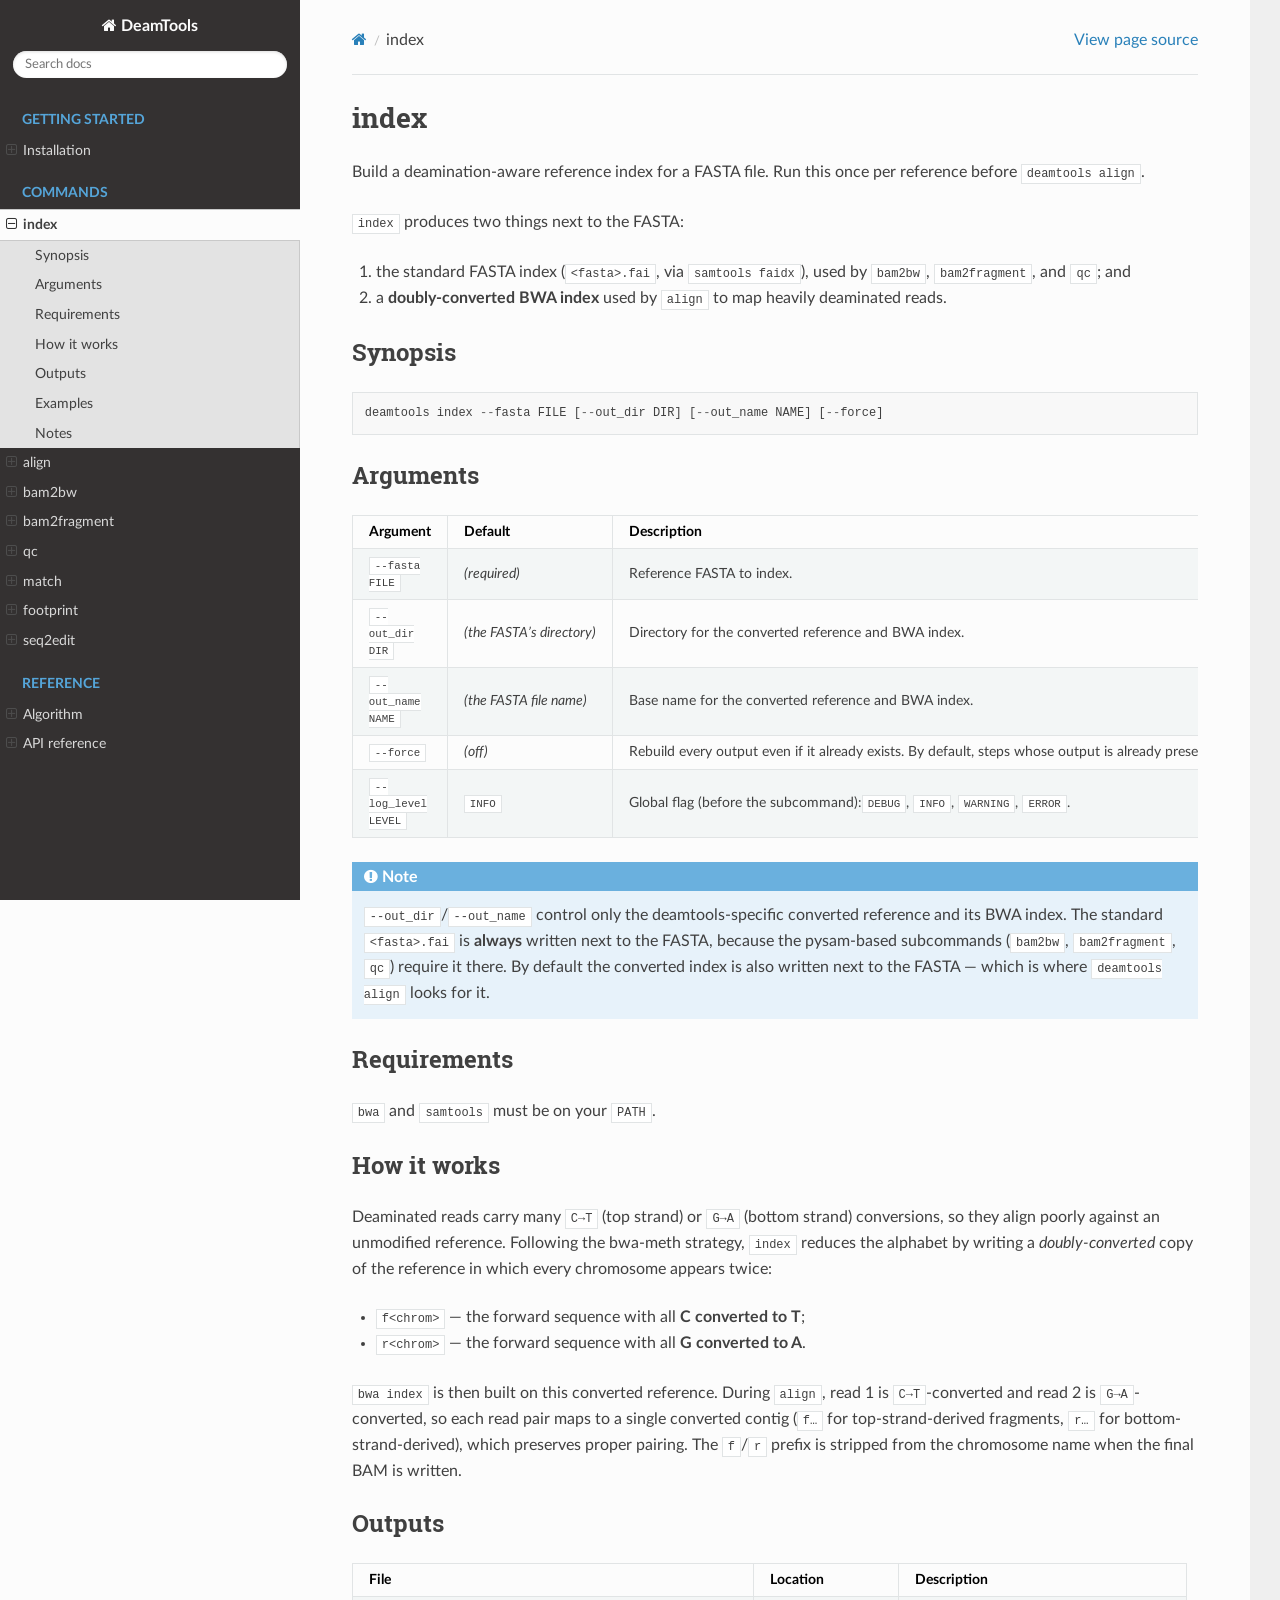
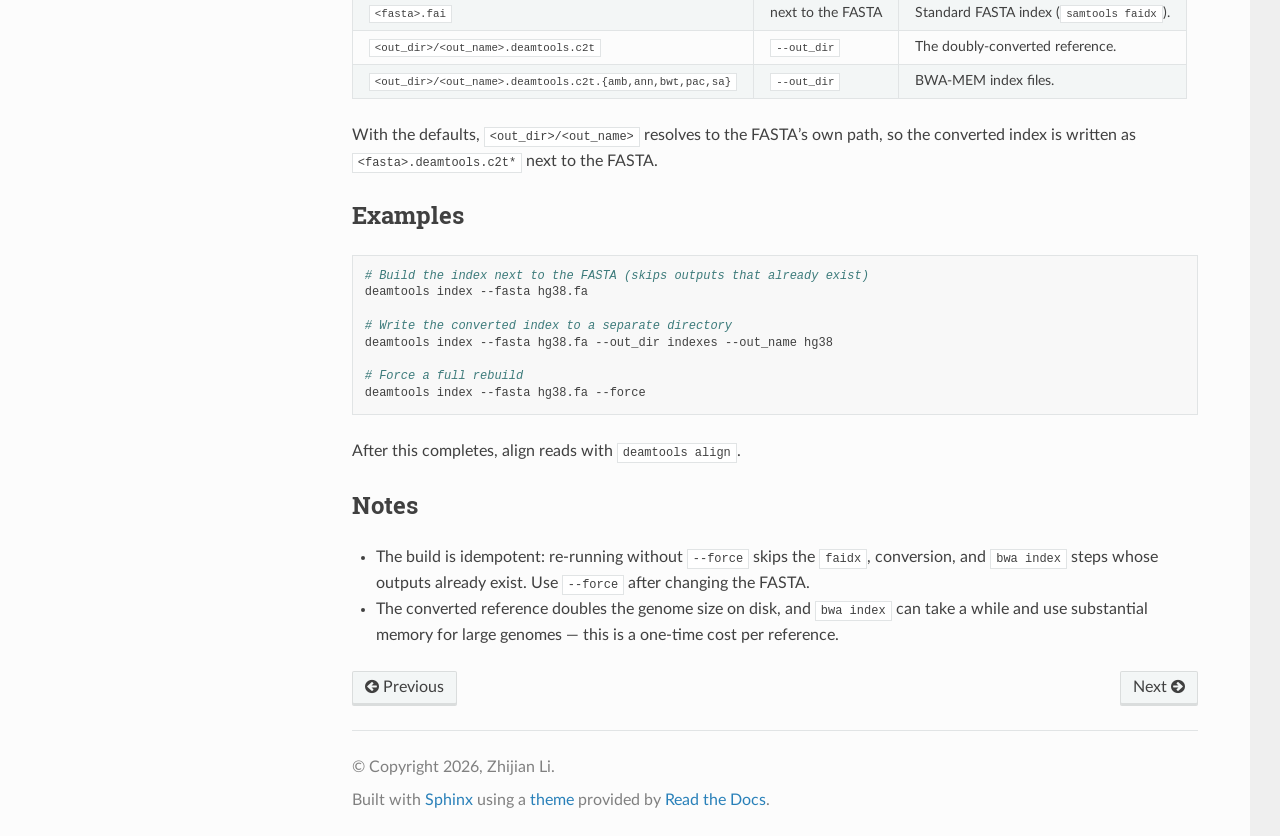
==== commit 7dae785f: "deploy: 3c25cbb3d8c1371d2a7703216dde3a86f10b2b13" ====
--- a/usage/index.html
+++ b/usage/index.html
@@ -14,7 +14,7 @@
   
       <script src="../_static/jquery.js?v=5d32c60e"></script>
       <script src="../_static/_sphinx_javascript_frameworks_compat.js?v=2cd50e6c"></script>
-      <script src="../_static/documentation_options.js?v=01f34227"></script>
+      <script src="../_static/documentation_options.js?v=360bc84d"></script>
       <script src="../_static/doctools.js?v=fd6eb6e6"></script>
       <script src="../_static/sphinx_highlight.js?v=6ffebe34"></script>
     <script src="../_static/js/theme.js"></script>
@@ -99,6 +99,7 @@
 <li class="toctree-l2"><a class="reference internal" href="qc.html#synopsis">Synopsis</a></li>
 <li class="toctree-l2"><a class="reference internal" href="qc.html#required-inputs">Required inputs</a></li>
 <li class="toctree-l2"><a class="reference internal" href="qc.html#optional-arguments">Optional arguments</a></li>
+<li class="toctree-l2"><a class="reference internal" href="qc.html#output-control">Output control</a></li>
 <li class="toctree-l2"><a class="reference internal" href="qc.html#input-file-preparation">Input file preparation</a></li>
 <li class="toctree-l2"><a class="reference internal" href="qc.html#examples">Examples</a></li>
 <li class="toctree-l2"><a class="reference internal" href="qc.html#metrics">Metrics</a></li>
@@ -127,6 +128,16 @@
 <li class="toctree-l2"><a class="reference internal" href="footprint.html#notes">Notes</a></li>
 </ul>
 </li>
+<li class="toctree-l1"><a class="reference internal" href="seq2edit.html">seq2edit</a><ul>
+<li class="toctree-l2"><a class="reference internal" href="seq2edit.html#synopsis">Synopsis</a></li>
+<li class="toctree-l2"><a class="reference internal" href="seq2edit.html#required-inputs">Required inputs</a></li>
+<li class="toctree-l2"><a class="reference internal" href="seq2edit.html#optional-arguments">Optional arguments</a></li>
+<li class="toctree-l2"><a class="reference internal" href="seq2edit.html#how-it-works">How it works</a></li>
+<li class="toctree-l2"><a class="reference internal" href="seq2edit.html#outputs">Outputs</a></li>
+<li class="toctree-l2"><a class="reference internal" href="seq2edit.html#examples">Examples</a></li>
+<li class="toctree-l2"><a class="reference internal" href="seq2edit.html#notes">Notes</a></li>
+</ul>
+</li>
 </ul>
 <p class="caption" role="heading"><span class="caption-text">Reference</span></p>
 <ul>
@@ -135,6 +146,7 @@
 <li class="toctree-l2"><a class="reference internal" href="../algorithm.html#strand-convention">Strand convention</a></li>
 <li class="toctree-l2"><a class="reference internal" href="../algorithm.html#deamination-aware-alignment-index-align">Deamination-aware alignment (<code class="docutils literal notranslate"><span class="pre">index</span></code> + <code class="docutils literal notranslate"><span class="pre">align</span></code>)</a></li>
 <li class="toctree-l2"><a class="reference internal" href="../algorithm.html#edit-detection-conventions">Edit detection conventions</a></li>
+<li class="toctree-l2"><a class="reference internal" href="../algorithm.html#tn5-cut-sites-bam2bw-event-tn5">Tn5 cut sites (<code class="docutils literal notranslate"><span class="pre">bam2bw</span> <span class="pre">--event</span> <span class="pre">tn5</span></code>)</a></li>
 <li class="toctree-l2"><a class="reference internal" href="../algorithm.html#signal-generation-bam2bw">Signal generation (<code class="docutils literal notranslate"><span class="pre">bam2bw</span></code>)</a></li>
 <li class="toctree-l2"><a class="reference internal" href="../algorithm.html#enzyme-sequence-bias">Enzyme sequence bias</a></li>
 <li class="toctree-l2"><a class="reference internal" href="../algorithm.html#parallelism-and-output">Parallelism and output</a></li>
